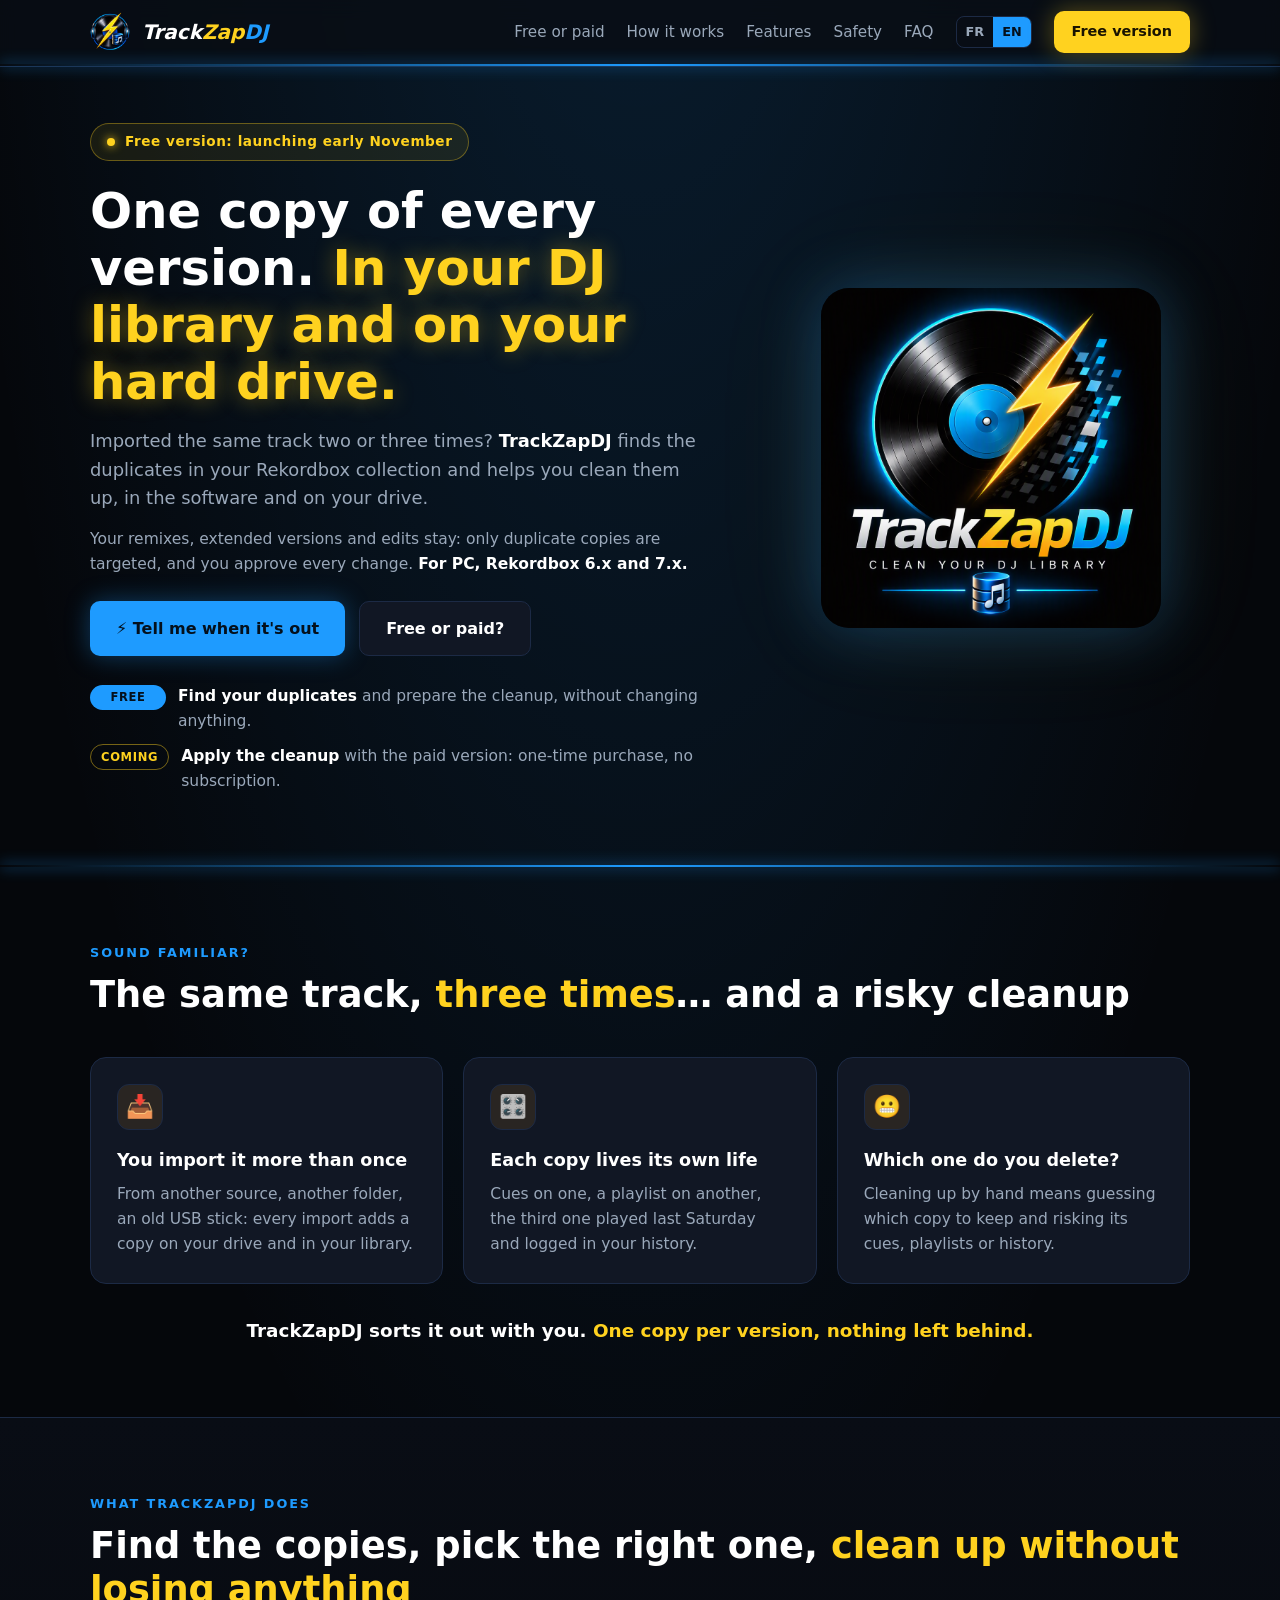
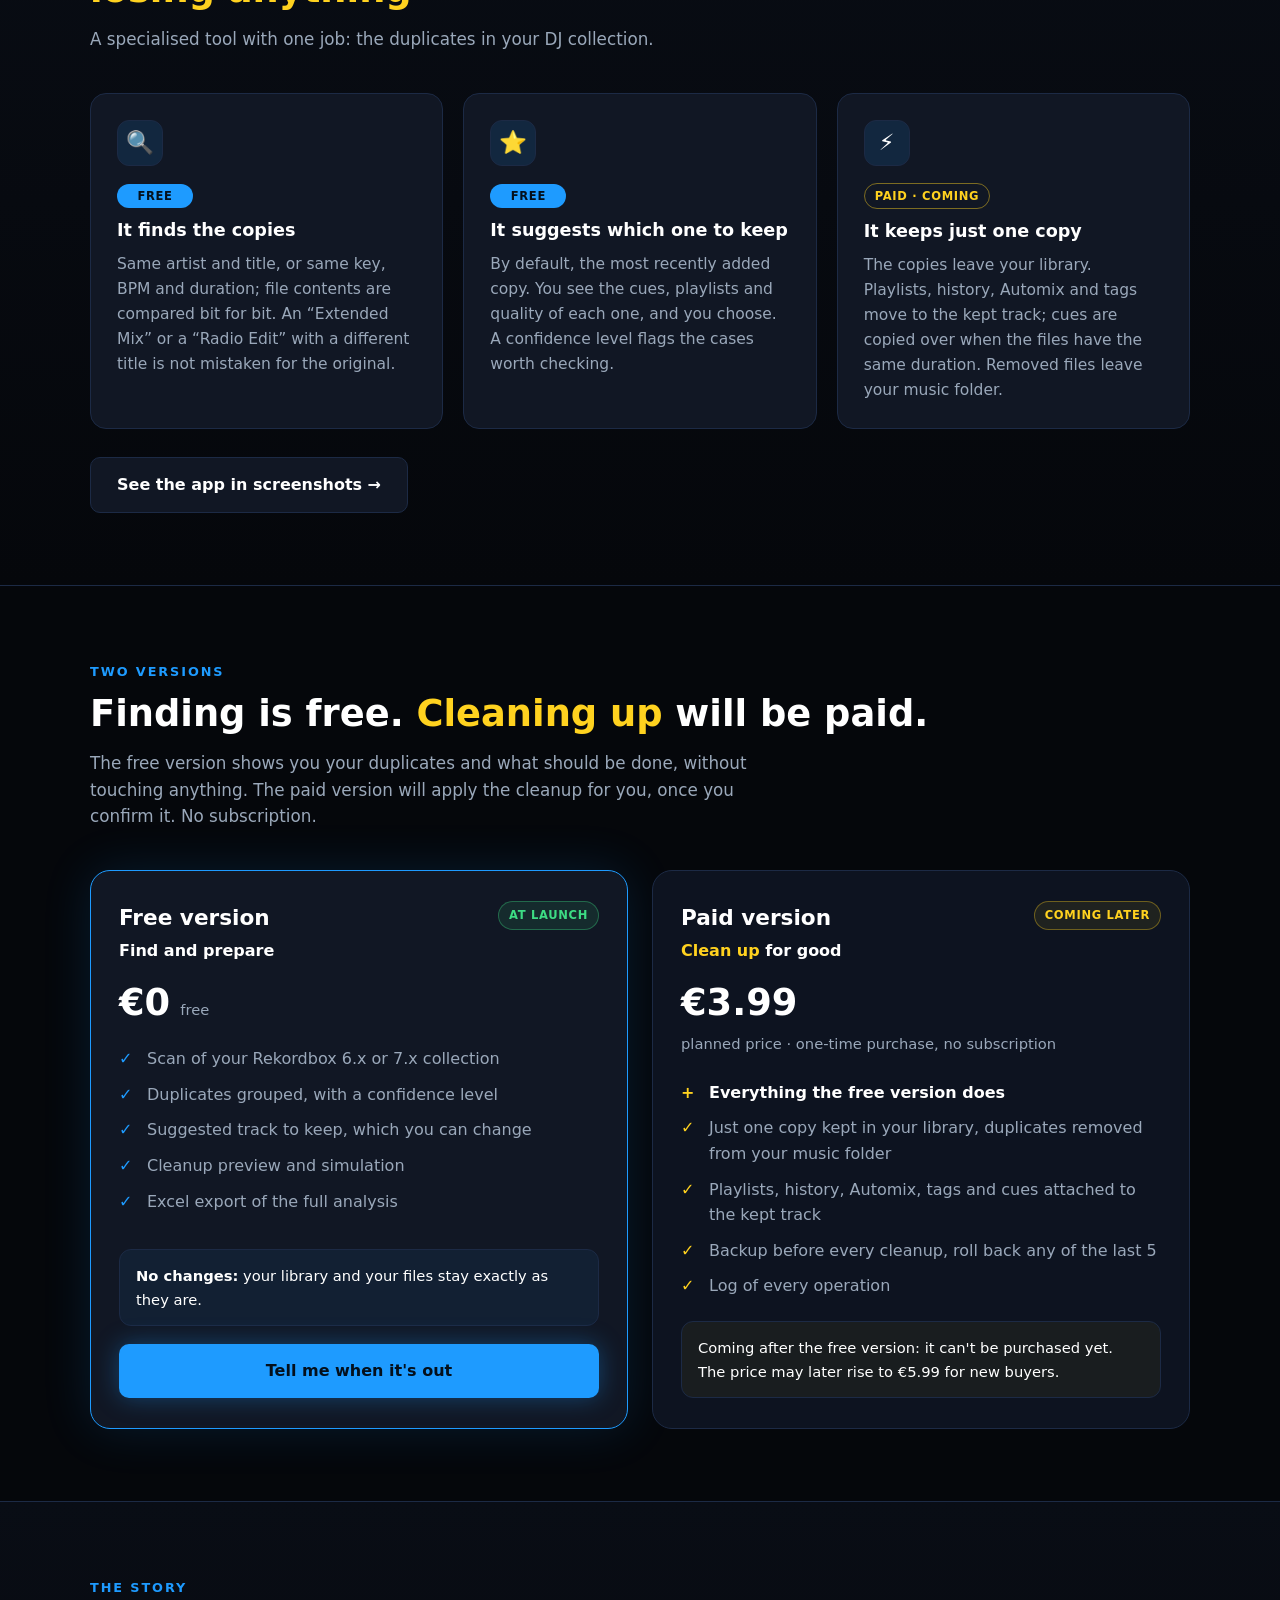
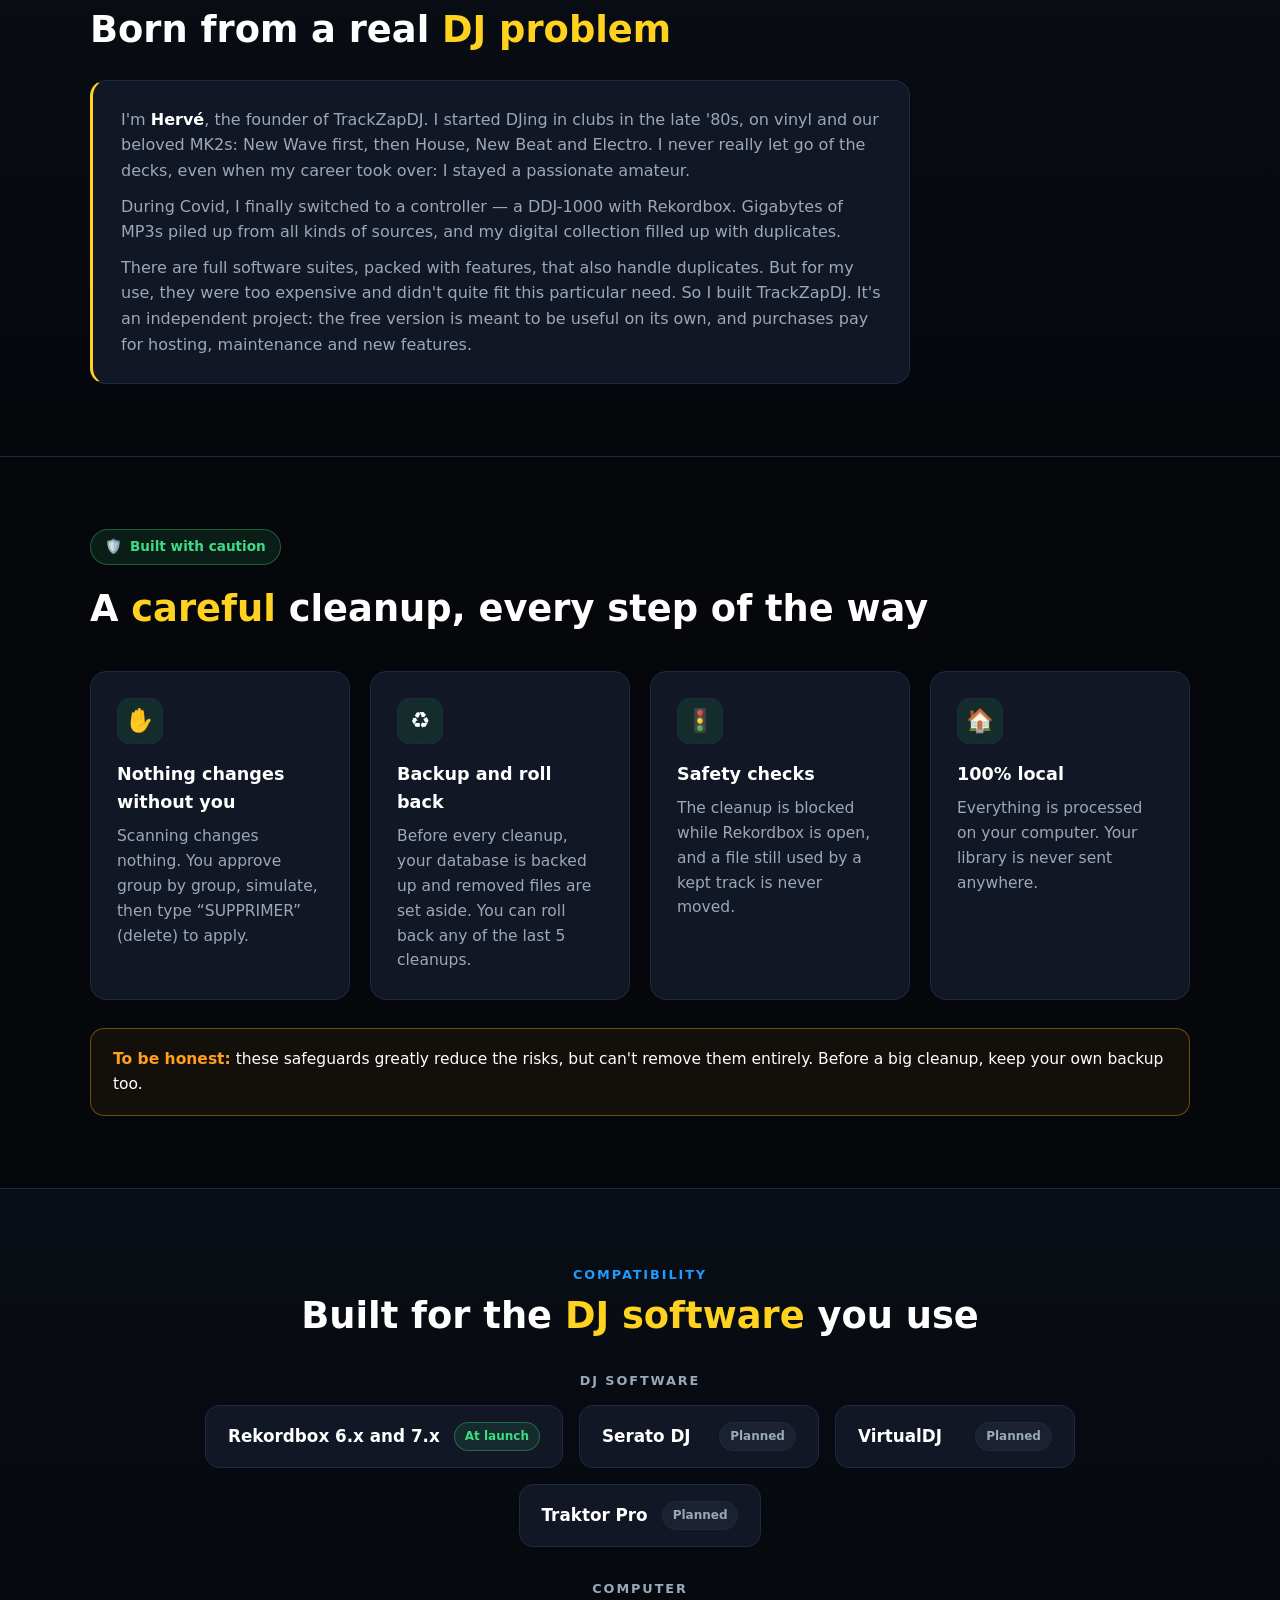
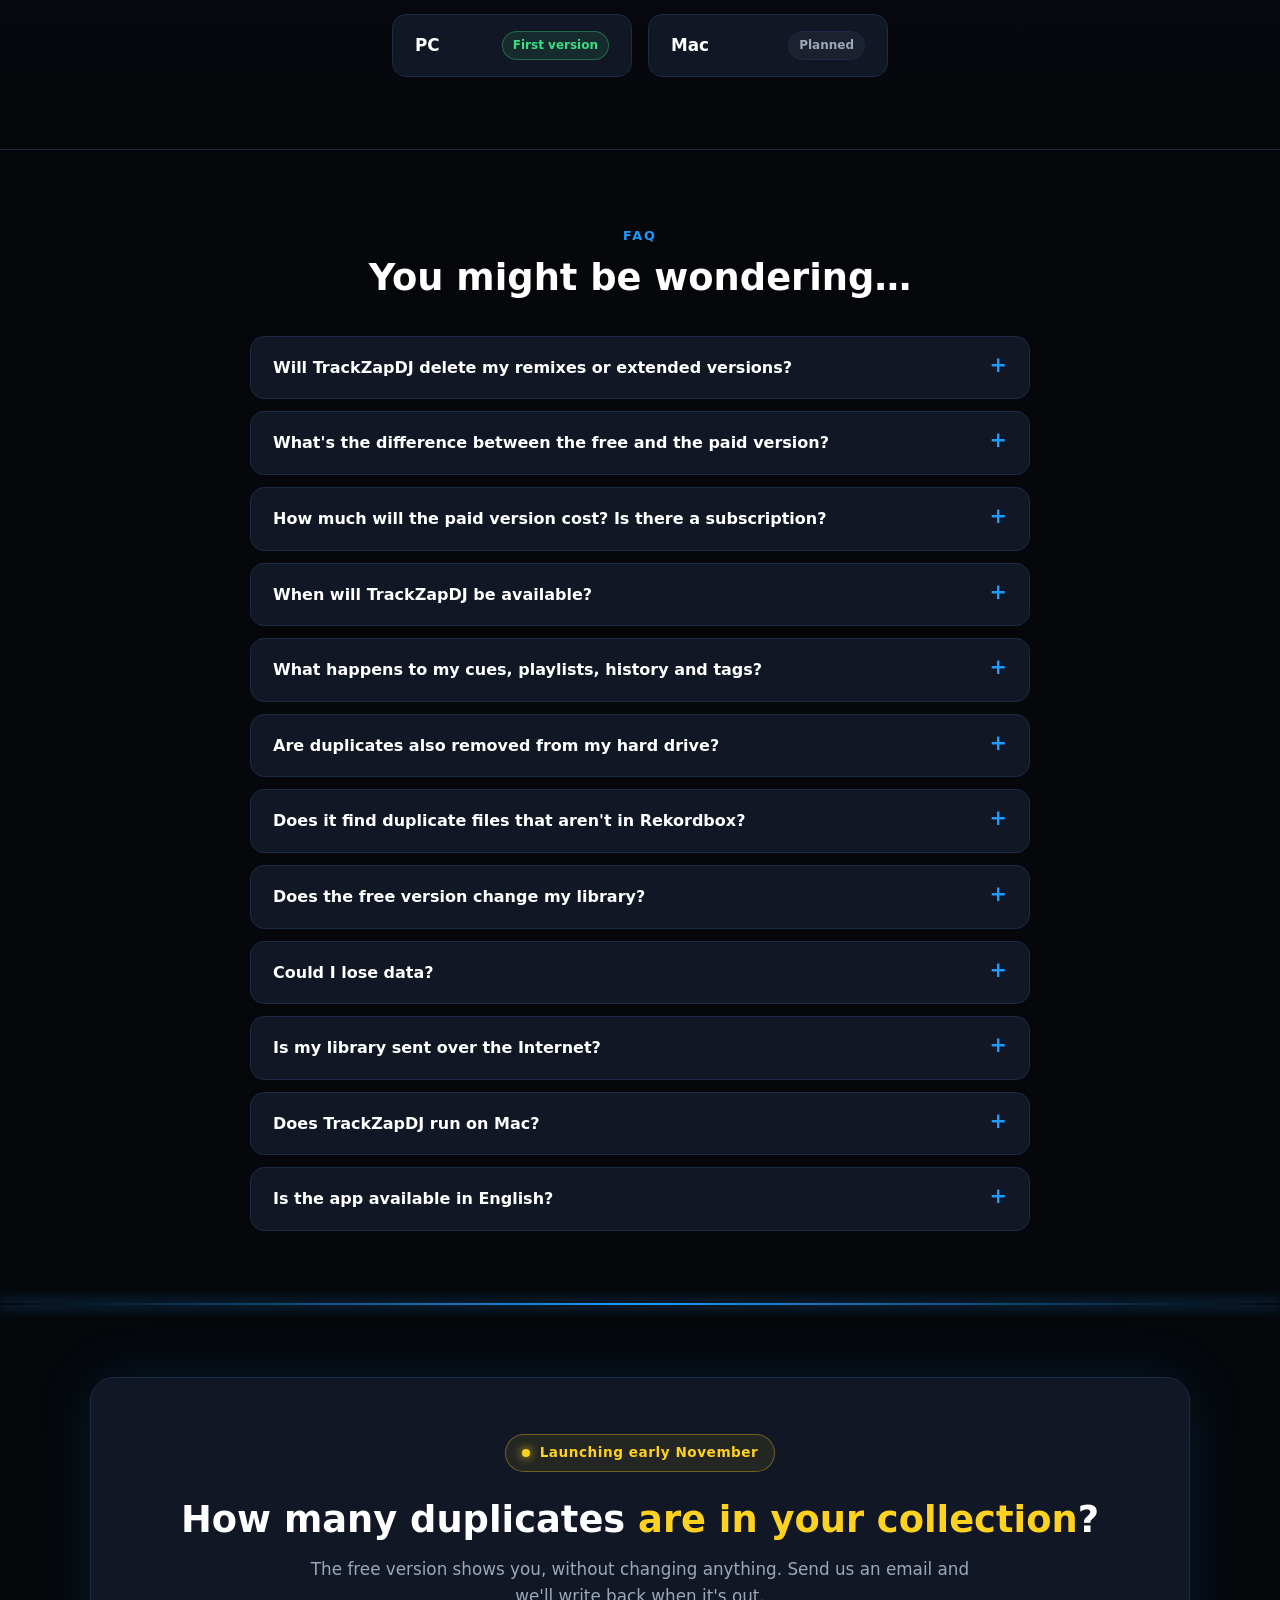
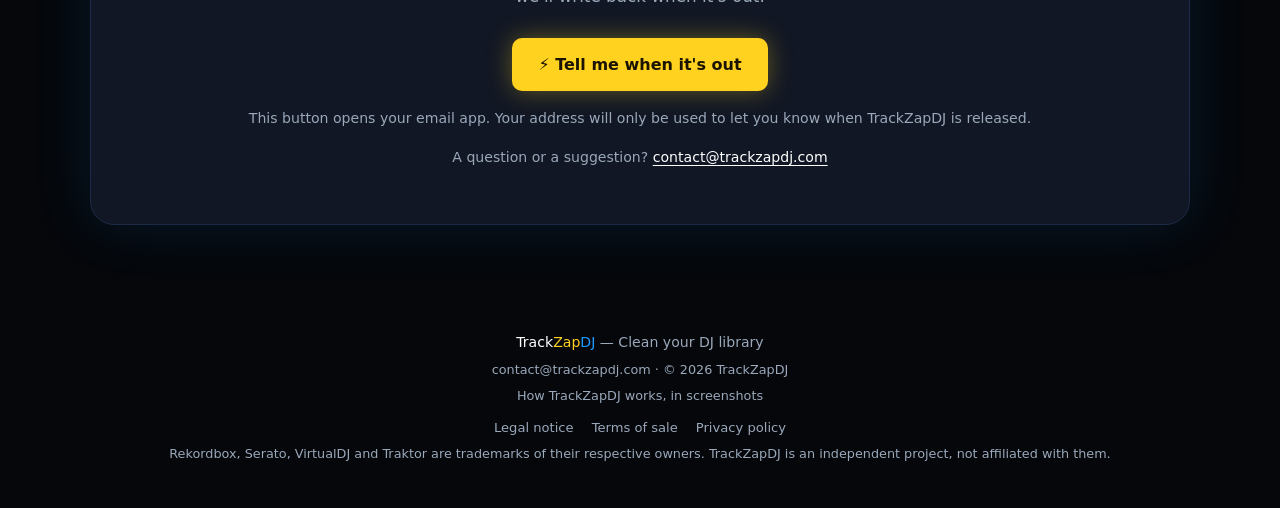
==== en/index.html @ 9ebd7851 "Réécrit la présentation du fondateur à la première personne Co-Authored-By: Claude Opus 5.5 <noreply" ====
<!DOCTYPE html>
<html lang="en">
<head>
<meta charset="utf-8">
<meta name="viewport" content="width=device-width, initial-scale=1">
<title>TrackZapDJ — One copy of every version, in your DJ library and on your drive</title>
<meta name="description" content="TrackZapDJ finds the duplicate tracks in your Rekordbox collection and helps you keep just one copy, in the software and on your drive. Free version to scan without changing anything. For PC, Rekordbox 6.x and 7.x.">
<meta name="theme-color" content="#05070b">
<meta property="og:title" content="TrackZapDJ — One copy of every version">
<meta property="og:description" content="In your DJ library and on your hard drive: TrackZapDJ finds duplicates and helps you clean them up. Free to scan, processed 100% locally.">
<meta property="og:image" content="https://www.trackzapdj.com/images/TrackZapDJ-LogoCarre.png">
<meta property="og:image:alt" content="TrackZapDJ logo: a vinyl record struck by a yellow lightning bolt">
<meta property="og:url" content="https://www.trackzapdj.com/en/">
<meta property="og:type" content="website">
<meta property="og:site_name" content="TrackZapDJ">
<meta property="og:locale" content="en_US">
<meta property="og:locale:alternate" content="fr_FR">
<meta name="twitter:card" content="summary">
<link rel="canonical" href="https://www.trackzapdj.com/en/">
<link rel="alternate" hreflang="fr" href="https://www.trackzapdj.com/fr/">
<link rel="alternate" hreflang="en" href="https://www.trackzapdj.com/en/">
<link rel="alternate" hreflang="x-default" href="https://www.trackzapdj.com/en/">
<link rel="icon" href="/images/TrackZapDJ.ico">
<link rel="stylesheet" href="/assets/style.css">
<script src="/assets/site.js" defer></script>
</head>
<body>

<a class="skip" href="#contenu">Skip to content</a>

<header>
  <div class="wrap nav">
    <a class="brand" href="#top" aria-label="TrackZapDJ, back to top">
      <img src="/images/TrackZapDJ.ico" alt="" width="40" height="40">
      <span><span class="t1">Track</span><span class="t2">Zap</span><span class="t3">DJ</span></span>
    </a>
    <nav aria-label="Main navigation">
      <a class="link" href="#versions">Free or paid</a>
      <a class="link" href="/en/how-it-works/">How it works</a>
      <a class="link opt" href="#fonctions">Features</a>
      <a class="link opt" href="#securite">Safety</a>
      <a class="link" href="#faq">FAQ</a>
      <span class="lang" role="group" aria-label="Language">
        <a href="/fr/" hreflang="fr" lang="fr" data-lang="fr" title="Français">FR</a>
        <span aria-current="true" lang="en">EN</span>
      </span>
      <a class="btn btn-yellow btn-nav" href="#lancement">Free version</a>
    </nav>
  </div>
  <hr class="glow">
</header>

<main id="top">

  <!-- HERO -->
  <div class="wrap hero" id="contenu" tabindex="-1">
    <div>
      <span class="soon" data-prelaunch><span class="dot" aria-hidden="true"></span>Free version: launching early November</span>
      <span class="soon" data-launched hidden><span class="dot" aria-hidden="true"></span>Free version available</span>
      <h1>One copy of every version. <em>In your DJ library and on your hard drive.</em></h1>
      <p class="lead">
        Imported the same track two or three times? <strong>TrackZapDJ</strong> finds the duplicates in your Rekordbox
        collection and helps you clean them up, in the software and on your drive.
      </p>
      <p class="promise-note">
        Your remixes, extended versions and edits stay: only duplicate copies are targeted, and you approve every change.
        <strong>For PC, Rekordbox 6.x and 7.x.</strong>
      </p>
      <div class="cta">
        <a class="btn btn-primary" data-prelaunch href="mailto:contact@trackzapdj.com?subject=Let%20me%20know%20when%20TrackZapDJ%20is%20out&amp;body=Hi%2C%0A%0APlease%20let%20me%20know%20when%20the%20free%20version%20of%20TrackZapDJ%20is%20released.%0A%0ADJ%20software%20I%20use%3A%20">
          ⚡ Tell me when it's out
        </a>
        <a class="btn btn-primary" data-launched data-download hidden>⚡ Download the free version</a>
        <a class="btn btn-ghost" href="#versions">Free or paid?</a>
      </div>
      <ul class="offer" aria-label="The two versions at a glance">
        <li><span class="pill free">Free</span><span><strong>Find your duplicates</strong> and prepare the cleanup, without changing anything.</span></li>
        <li><span class="pill paid">Coming</span><span><strong>Apply the cleanup</strong> with the paid version: one-time purchase, no subscription.</span></li>
      </ul>
    </div>
    <img class="logo" src="/images/TrackZapDJ-LogoCarre.png" alt="TrackZapDJ logo: a vinyl record struck by a yellow lightning bolt" width="340" height="340">
  </div>

  <hr class="glow">

  <!-- THE PROBLEM -->
  <section id="probleme">
    <div class="wrap">
      <span class="kicker">Sound familiar?</span>
      <h2>The same track, <span class="y">three times</span>… and a risky cleanup</h2>

      <div class="grid">
        <div class="card pain">
          <div class="ico" aria-hidden="true">📥</div>
          <h3>You import it more than once</h3>
          <p>From another source, another folder, an old USB stick: every import adds a copy on your drive and in your library.</p>
        </div>
        <div class="card pain">
          <div class="ico" aria-hidden="true">🎛️</div>
          <h3>Each copy lives its own life</h3>
          <p>Cues on one, a playlist on another, the third one played last Saturday and logged in your history.</p>
        </div>
        <div class="card pain">
          <div class="ico" aria-hidden="true">😬</div>
          <h3>Which one do you delete?</h3>
          <p>Cleaning up by hand means guessing which copy to keep and risking its cues, playlists or history.</p>
        </div>
      </div>

      <p class="answer">TrackZapDJ sorts it out with you. <span class="y">One copy per version, nothing left behind.</span></p>
    </div>
  </section>

  <!-- WHAT TRACKZAPDJ DOES -->
  <section id="fonctions" class="alt">
    <div class="wrap">
      <span class="kicker">What TrackZapDJ does</span>
      <h2>Find the copies, pick the right one, <span class="y">clean up without losing anything</span></h2>
      <p class="sub">A specialised tool with one job: the duplicates in your DJ collection.</p>

      <div class="grid">
        <div class="card">
          <div class="ico" aria-hidden="true">🔍</div>
          <span class="pill free">Free</span>
          <h3>It finds the copies</h3>
          <p>Same artist and title, or same key, BPM and duration; file contents are compared bit for bit. An “Extended Mix” or a “Radio Edit” with a different title is not mistaken for the original.</p>
        </div>
        <div class="card">
          <div class="ico" aria-hidden="true">⭐</div>
          <span class="pill free">Free</span>
          <h3>It suggests which one to keep</h3>
          <p>By default, the most recently added copy. You see the cues, playlists and quality of each one, and you choose. A confidence level flags the cases worth checking.</p>
        </div>
        <div class="card">
          <div class="ico" aria-hidden="true">⚡</div>
          <span class="pill paid">Paid · coming</span>
          <h3>It keeps just one copy</h3>
          <p>The copies leave your library. Playlists, history, Automix and tags move to the kept track; cues are copied over when the files have the same duration. Removed files leave your music folder.</p>
        </div>
      </div>

      <p class="more" id="comment"><a class="btn btn-ghost" href="/en/how-it-works/">See the app in screenshots →</a></p>
    </div>
  </section>

  <!-- THE TWO VERSIONS -->
  <section id="versions">
    <div class="wrap">
      <span class="kicker">Two versions</span>
      <h2>Finding is free. <span class="y">Cleaning up</span> will be paid.</h2>
      <p class="sub">
        The free version shows you your duplicates and what should be done, without touching anything.
        The paid version will apply the cleanup for you, once you confirm it. No subscription.
      </p>

      <div class="plans">
        <article class="plan free" aria-labelledby="plan-free">
          <div class="plan-head">
            <div>
              <h3 id="plan-free">Free version</h3>
              <p class="role">Find and prepare</p>
            </div>
            <span class="status free" data-prelaunch>At launch</span>
            <span class="status free" data-launched hidden>Available</span>
          </div>
          <p class="price"><strong>€0</strong><span>free</span></p>
          <ul>
            <li>Scan of your Rekordbox 6.x or 7.x collection</li>
            <li>Duplicates grouped, with a confidence level</li>
            <li>Suggested track to keep, which you can change</li>
            <li>Cleanup preview and simulation</li>
            <li>Excel export of the full analysis</li>
          </ul>
          <p class="note"><strong>No changes:</strong> your library and your files stay exactly as they are.</p>
          <a class="btn btn-primary" data-prelaunch href="mailto:contact@trackzapdj.com?subject=Let%20me%20know%20when%20TrackZapDJ%20is%20out&amp;body=Hi%2C%0A%0APlease%20let%20me%20know%20when%20the%20free%20version%20of%20TrackZapDJ%20is%20released.%0A%0ADJ%20software%20I%20use%3A%20">
            Tell me when it's out
          </a>
          <a class="btn btn-primary" data-launched data-download hidden>Download the free version</a>
        </article>

        <article class="plan paid" aria-labelledby="plan-paid">
          <div class="plan-head">
            <div>
              <h3 id="plan-paid">Paid version</h3>
              <p class="role"><span class="y">Clean up</span> for good</p>
            </div>
            <span class="status next">Coming later</span>
          </div>
          <p class="price"><strong>€3.99</strong><span>planned price · one-time purchase, no subscription</span></p>
          <ul>
            <li class="plus">Everything the free version does</li>
            <li>Just one copy kept in your library, duplicates removed from your music folder</li>
            <li>Playlists, history, Automix, tags and cues attached to the kept track</li>
            <li>Backup before every cleanup, roll back any of the last 5</li>
            <li>Log of every operation</li>
          </ul>
          <p class="note">
            Coming after the free version: it can't be purchased yet.
            The price may later rise to €5.99 for new buyers.
          </p>
        </article>
      </div>
    </div>
  </section>

  <!-- STORY -->
  <section id="histoire" class="alt">
    <div class="wrap">
      <span class="kicker">The story</span>
      <h2>Born from a real <span class="y">DJ problem</span></h2>
      <div class="founder">
        <p>
          I'm <strong>Hervé</strong>, the founder of TrackZapDJ. I started DJing in clubs in the late '80s,
          on vinyl and our beloved MK2s: New Wave first, then House, New Beat and Electro. I never really let go
          of the decks, even when my career took over: I stayed a passionate amateur.
        </p>
        <p>
          During Covid, I finally switched to a controller — a DDJ-1000 with Rekordbox. Gigabytes of MP3s
          piled up from all kinds of sources, and my digital collection filled up with duplicates.
        </p>
        <p>
          There are full software suites, packed with features, that also handle duplicates.
          But for my use, they were too expensive and didn't quite fit this particular need.
          So I built TrackZapDJ. It's an independent project: the free version is meant to be useful on its own,
          and purchases pay for hosting, maintenance and new features.
        </p>
      </div>
    </div>
  </section>

  <!-- SAFETY -->
  <section id="securite">
    <div class="wrap">
      <span class="badge"><span aria-hidden="true">🛡️</span> Built with caution</span>
      <h2>A <span class="y">careful</span> cleanup, every step of the way</h2>

      <div class="grid four">
        <div class="card sec">
          <div class="ico" aria-hidden="true">✋</div>
          <h3>Nothing changes without you</h3>
          <p>Scanning changes nothing. You approve group by group, simulate, then type “SUPPRIMER” (delete) to apply.</p>
        </div>
        <div class="card sec">
          <div class="ico" aria-hidden="true">♻️</div>
          <h3>Backup and roll back</h3>
          <p>Before every cleanup, your database is backed up and removed files are set aside. You can roll back any of the last 5 cleanups.</p>
        </div>
        <div class="card sec">
          <div class="ico" aria-hidden="true">🚦</div>
          <h3>Safety checks</h3>
          <p>The cleanup is blocked while Rekordbox is open, and a file still used by a kept track is never moved.</p>
        </div>
        <div class="card sec">
          <div class="ico" aria-hidden="true">🏠</div>
          <h3>100% local</h3>
          <p>Everything is processed on your computer. Your library is never sent anywhere.</p>
        </div>
      </div>

      <p class="caution">
        <strong>To be honest:</strong> these safeguards greatly reduce the risks, but can't remove them entirely.
        Before a big cleanup, keep your own backup too.
      </p>
    </div>
  </section>

  <!-- COMPATIBILITY -->
  <section id="compatibilite" class="alt">
    <div class="wrap center">
      <span class="kicker">Compatibility</span>
      <h2>Built for the <span class="y">DJ software</span> you use</h2>
      <h3 class="compat-label">DJ software</h3>
      <ul class="compat">
        <li class="soft"><strong>Rekordbox 6.x and 7.x</strong><span class="tag first">At launch</span></li>
        <li class="soft"><strong>Serato DJ</strong><span class="tag next">Planned</span></li>
        <li class="soft"><strong>VirtualDJ</strong><span class="tag next">Planned</span></li>
        <li class="soft"><strong>Traktor Pro</strong><span class="tag next">Planned</span></li>
      </ul>
      <h3 class="compat-label">Computer</h3>
      <ul class="compat">
        <li class="soft"><strong>PC</strong><span class="tag first">First version</span></li>
        <li class="soft"><strong>Mac</strong><span class="tag next">Planned</span></li>
      </ul>
    </div>
  </section>

  <!-- FAQ -->
  <section id="faq">
    <div class="wrap center">
      <span class="kicker">FAQ</span>
      <h2>You might be wondering…</h2>
      <div class="faq">
        <details>
          <summary>Will TrackZapDJ delete my remixes or extended versions?</summary>
          <p>No, not without your approval. The main scan compares artist and title: an “Extended Mix” or a “Radio Edit” with a different title is not grouped with the original. The musical scan (key, BPM, duration) can bring similar versions together: the confidence level tells you so, and nothing is deleted until you approve the group.</p>
        </details>
        <details>
          <summary>What's the difference between the free and the paid version?</summary>
          <p>The <strong>free version</strong> finds duplicates, suggests which track to keep, simulates the cleanup and exports the full analysis to an Excel file, without changing anything. The <strong>paid version</strong> will apply the cleanup: just one copy kept, data attached to the kept track, backup and roll back.</p>
        </details>
        <details>
          <summary>How much will the paid version cost? Is there a subscription?</summary>
          <p>No subscription: it will be a one-time purchase. The planned price for the first paid version is <strong>€3.99</strong>. At a later stage, it may rise to €5.99 for new buyers.</p>
        </details>
        <details>
          <summary>When will TrackZapDJ be available?</summary>
          <p data-prelaunch>The free version comes first: it's planned to launch in early November. The paid version will follow later; it can't be purchased yet. Drop us an email to be notified.</p>
          <p data-launched hidden>The free version is available now. The paid version will follow later; it can't be purchased yet.</p>
        </details>
        <details>
          <summary>What happens to my cues, playlists, history and tags?</summary>
          <p>During cleanup, your playlists, history, Automix list and tags move to the kept track, so you can still replay a past set. If the kept track is already in a playlist, the duplicate entry is simply removed. Your hot cues and memory cues are copied to the kept track when both files have the same duration (within one second), without duplicating the ones already there.</p>
        </details>
        <details>
          <summary>Are duplicates also removed from my hard drive?</summary>
          <p>Yes, with the paid version, but not straight away. Removed files leave your music folder and go to the backup folder of your choice, so you can roll back. They are permanently deleted once that cleanup drops out of the history of the last 5; TrackZapDJ warns you first.</p>
        </details>
        <details>
          <summary>Does it find duplicate files that aren't in Rekordbox?</summary>
          <p>No. TrackZapDJ works on the tracks in your Rekordbox collection and the files they point to. A file sitting on your drive that was never imported into Rekordbox is not scanned.</p>
        </details>
        <details>
          <summary>Does the free version change my library?</summary>
          <p>No. It reads your library to analyse it and shows you what could be done. No database and no file is modified.</p>
        </details>
        <details>
          <summary>Could I lose data?</summary>
          <p>TrackZapDJ is designed to limit that risk: simulation, manual approval, automatic backup, files set aside rather than erased, and roll back. Still, no tool can guarantee zero risk, so keep your own backup before a big cleanup.</p>
        </details>
        <details>
          <summary>Is my library sent over the Internet?</summary>
          <p>No. The whole analysis runs on your computer. Your tracks and your database stay with you.</p>
        </details>
        <details>
          <summary>Does TrackZapDJ run on Mac?</summary>
          <p>Not yet. The first version is available on PC only. The app is designed to run on both PC and Mac: the Mac version will follow.</p>
        </details>
        <details>
          <summary>Is the app available in English?</summary>
          <p>Not yet: it is in French for now, but it will be available in English at the official launch.</p>
        </details>
      </div>
    </div>
  </section>

  <hr class="glow">

  <!-- FINAL CALL TO ACTION -->
  <section id="lancement" class="final">
    <div class="wrap">
      <div class="box">
        <span class="soon" data-prelaunch><span class="dot" aria-hidden="true"></span>Launching early November</span>
        <span class="soon" data-launched hidden><span class="dot" aria-hidden="true"></span>Free version available</span>
        <h2>How many duplicates <span class="y">are in your collection</span>?</h2>
        <p class="sub" data-prelaunch>
          The free version shows you, without changing anything. Send us an email and we'll write back when it's out.
        </p>
        <p class="sub" data-launched hidden>
          The free version shows you, without changing anything.
        </p>
        <a class="btn btn-yellow" data-prelaunch href="mailto:contact@trackzapdj.com?subject=Let%20me%20know%20when%20TrackZapDJ%20is%20out&amp;body=Hi%2C%0A%0APlease%20let%20me%20know%20when%20the%20free%20version%20of%20TrackZapDJ%20is%20released.%0A%0ADJ%20software%20I%20use%3A%20">
          ⚡ Tell me when it's out
        </a>
        <a class="btn btn-yellow" data-launched data-download hidden>⚡ Download the free version</a>
        <span class="small" data-prelaunch>This button opens your email app. Your address will only be used to let you know when TrackZapDJ is released.</span>
        <span class="small">A question or a suggestion? <a href="mailto:contact@trackzapdj.com">contact@trackzapdj.com</a></span>
      </div>
    </div>
  </section>

</main>

<footer>
  <div class="wrap">
    <div><span class="t1">Track</span><span class="t2">Zap</span><span class="t3">DJ</span> — Clean your DJ library</div>
    <div class="note"><a href="mailto:contact@trackzapdj.com">contact@trackzapdj.com</a> · © 2026 TrackZapDJ</div>
    <div class="note"><a href="/en/how-it-works/">How TrackZapDJ works, in screenshots</a></div>
    <nav class="legal" aria-label="Legal information">
      <a href="/en/legal/#legal-notice">Legal notice</a>
      <a href="/en/legal/#terms-of-sale">Terms of sale</a>
      <a href="/en/legal/#privacy">Privacy policy</a>
    </nav>
    <div class="note">Rekordbox, Serato, VirtualDJ and Traktor are trademarks of their respective owners. TrackZapDJ is an independent project, not affiliated with them.</div>
  </div>
</footer>

</body>
</html>
---- assets/style.css ----
:root {
  --bg: #05070b;
  --bg-2: #090d15;
  --card: #111724;
  --card-2: #0d1320;
  --border: #1c2a45;
  --text: #ffffff;
  --muted: #9aa8ba;
  --blue: #1e9bff;
  --blue-dark: #0f7fe0;
  --yellow: #ffd21f;
  --orange: #ff9f1c;
  --green: #3ddc84;
  --radius: 16px;
  color-scheme: dark;
}
* { box-sizing: border-box; margin: 0; padding: 0; }
html { scroll-behavior: smooth; }
body {
  font-family: "Segoe UI", system-ui, -apple-system, Roboto, Arial, sans-serif;
  background:
    radial-gradient(ellipse 80% 50% at 50% -10%, rgba(30,155,255,.18), transparent 70%),
    var(--bg);
  color: var(--text);
  line-height: 1.6;
}
a { color: inherit; text-decoration: none; }
img { max-width: 100%; height: auto; }
[hidden] { display: none !important; }
.wrap { width: min(1100px, 100% - 32px); margin-inline: auto; }
section[id], main[id] { scroll-margin-top: 80px; }

/* Accessibilité */
.sr-only {
  position: absolute; width: 1px; height: 1px; padding: 0; margin: -1px;
  overflow: hidden; clip: rect(0 0 0 0); white-space: nowrap; border: 0;
}
.skip {
  position: absolute; left: 16px; top: -60px; z-index: 20;
  background: var(--yellow); color: #1a1300; font-weight: 700;
  padding: 10px 16px; border-radius: 8px;
}
.skip:focus { top: 12px; }
:focus-visible { outline: 3px solid var(--yellow); outline-offset: 3px; border-radius: 6px; }

/* Séparateur lumineux */
.glow {
  height: 2px;
  background: linear-gradient(90deg, transparent, var(--blue), transparent);
  box-shadow: 0 0 14px var(--blue);
  border: 0;
}

/* Barre de navigation */
header {
  position: sticky; top: 0; z-index: 10;
  background: rgba(9,13,21,.85);
  backdrop-filter: blur(10px);
  border-bottom: 1px solid var(--border);
}
.nav { display: flex; align-items: center; justify-content: space-between; height: 64px; }
.brand { display: flex; align-items: center; gap: 12px; font-weight: 800; font-size: 1.25rem; font-style: italic; }
.brand img { width: 40px; height: 40px; border-radius: 10px; }
.t1 { color: #fff; } .t2 { color: var(--yellow); } .t3 { color: var(--blue); }
.nav nav { display: flex; align-items: center; }
.nav a.link { color: var(--muted); font-size: .95rem; margin-left: 22px; white-space: nowrap; transition: color .2s; }
.nav a.link:hover { color: var(--text); }
.nav .btn-nav { padding: 9px 18px; margin-left: 22px; font-size: .9rem; }
@media (max-width: 1100px) { .nav a.link.opt { display: none; } }
@media (max-width: 860px) { .nav a.link { display: none; } }

/* Boutons */
.btn {
  display: inline-flex; align-items: center; justify-content: center; gap: 10px;
  padding: 14px 26px; border-radius: 10px;
  font-weight: 700; font-size: 1rem; text-align: center;
  transition: transform .15s, box-shadow .2s, background .2s, border-color .2s;
}
.btn:hover { transform: translateY(-2px); }
.btn-primary { background: var(--blue); color: #04101c; box-shadow: 0 0 24px rgba(30,155,255,.35); }
.btn-primary:hover { background: var(--blue-dark); box-shadow: 0 0 34px rgba(30,155,255,.55); }
.btn-yellow { background: var(--yellow); color: #1a1300; box-shadow: 0 0 24px rgba(255,210,31,.35); }
.btn-yellow:hover { box-shadow: 0 0 34px rgba(255,210,31,.55); }
.btn-ghost { border: 1px solid var(--border); background: var(--card); }
.btn-ghost:hover { border-color: var(--blue); }

/* Pastille « Bientôt disponible » */
.soon {
  display: inline-flex; align-items: center; gap: 10px;
  padding: 7px 16px; border-radius: 999px;
  font-size: .85rem; font-weight: 700; letter-spacing: .04em;
  color: var(--yellow); background: rgba(255,210,31,.08); border: 1px solid rgba(255,210,31,.35);
}
.soon .dot {
  width: 8px; height: 8px; border-radius: 50%; background: var(--yellow);
  box-shadow: 0 0 10px var(--yellow);
  animation: pulse 1.6s ease-in-out infinite;
}
@keyframes pulse { 0%,100% { opacity: 1; transform: scale(1); } 50% { opacity: .35; transform: scale(.75); } }

/* Hero */
.hero {
  display: grid; gap: 40px; align-items: center;
  grid-template-columns: minmax(0, 1.25fr) minmax(0, .75fr);
  padding: 56px 0 72px;
}
.hero img.logo {
  width: min(340px, 100%);
  justify-self: center;
  border-radius: 28px;
  box-shadow: 0 0 60px rgba(30,155,255,.28), 0 0 120px rgba(255,210,31,.08);
}
.hero h1 { font-size: clamp(2rem, 4.6vw, 3.1rem); margin: 22px 0 16px; line-height: 1.15; }
.hero h1 em { font-style: normal; color: var(--yellow); text-shadow: 0 0 22px rgba(255,210,31,.4); }
.hero p.lead { max-width: 620px; margin-bottom: 28px; color: var(--muted); font-size: 1.12rem; }
.hero p.lead strong { color: var(--text); font-weight: 600; }
.cta { display: flex; gap: 14px; flex-wrap: wrap; }
.offer {
  list-style: none; margin-top: 28px; display: grid; gap: 10px;
  max-width: 620px; font-size: .97rem; color: var(--muted);
}
.offer li { display: flex; gap: 12px; align-items: baseline; }
.offer strong { color: var(--text); }
.pill {
  flex: none; font-size: .72rem; font-weight: 800; letter-spacing: .06em; text-transform: uppercase;
  padding: 3px 10px; border-radius: 999px; min-width: 76px; text-align: center;
}
.pill.free { color: #04101c; background: var(--blue); }
.pill.paid { color: var(--yellow); border: 1px solid rgba(255,210,31,.45); }
.slogan { letter-spacing: .45em; font-size: .8rem; color: var(--muted); font-weight: 600; margin-top: 30px; }
@media (max-width: 860px) {
  .hero { grid-template-columns: 1fr; text-align: center; padding-top: 40px; gap: 28px; }
  .hero img.logo { width: min(220px, 60vw); grid-row: 1; }
  .hero p.lead, .offer { margin-inline: auto; }
  .offer { text-align: left; }
  .cta { justify-content: center; }
}

/* Sections */
section { padding: 72px 0; }
.kicker { color: var(--blue); font-weight: 700; letter-spacing: .15em; font-size: .8rem; text-transform: uppercase; }
h2 { font-size: clamp(1.6rem, 3.5vw, 2.3rem); margin: 8px 0 14px; line-height: 1.2; }
h2 .y { color: var(--yellow); }
.sub { color: var(--muted); max-width: 680px; font-size: 1.05rem; }
.center { text-align: center; }
.center .sub { margin-inline: auto; }
.alt {
  background: linear-gradient(180deg, var(--bg-2), var(--bg));
  border-block: 1px solid var(--border);
}

.grid { display: grid; gap: 20px; margin-top: 40px; grid-template-columns: repeat(auto-fit, minmax(min(300px, 100%), 1fr)); }
.grid.four { grid-template-columns: repeat(auto-fit, minmax(min(230px, 100%), 1fr)); }
.card {
  background: var(--card);
  border: 1px solid var(--border);
  border-radius: var(--radius);
  padding: 26px;
  transition: transform .2s, border-color .2s, box-shadow .2s;
}
.card:hover { transform: translateY(-4px); border-color: var(--blue); box-shadow: 0 8px 30px rgba(30,155,255,.12); }
.card .ico {
  width: 46px; height: 46px; border-radius: 12px;
  display: grid; place-items: center; font-size: 1.4rem; margin-bottom: 16px;
  background: rgba(30,155,255,.12); border: 1px solid var(--border);
}
.card.sec .ico { background: rgba(61,220,132,.1); }
.card.pain .ico { background: rgba(255,159,28,.1); }
.card.pain:hover { border-color: var(--orange); box-shadow: 0 8px 30px rgba(255,159,28,.12); }
.card h3 { font-size: 1.1rem; margin-bottom: 8px; }
.card p { color: var(--muted); font-size: .97rem; }

/* Bloc « problème → solution » */
.answer {
  margin-top: 32px; text-align: center; font-size: 1.15rem; font-weight: 600;
}
.answer .y { color: var(--yellow); }

/* Les deux versions */
.plans { display: grid; gap: 24px; margin-top: 40px; grid-template-columns: repeat(auto-fit, minmax(300px, 1fr)); }
.plan {
  display: flex; flex-direction: column;
  background: var(--card); border: 1px solid var(--border); border-radius: 20px;
  padding: 30px 28px;
}
.plan.free { border-color: var(--blue); box-shadow: 0 0 50px rgba(30,155,255,.14); }
.plan.paid { background: var(--card-2); }
.plan-head { display: flex; justify-content: space-between; align-items: flex-start; gap: 12px; flex-wrap: wrap; }
.plan h3 { font-size: 1.35rem; }
.plan .role { color: var(--text); font-weight: 600; margin-top: 2px; }
.plan .role .y { color: var(--yellow); }
.price { margin: 22px 0 4px; display: flex; align-items: baseline; gap: 10px; flex-wrap: wrap; }
.price strong { font-size: 2.3rem; line-height: 1; }
.price span { color: var(--muted); font-size: .92rem; }
.plan ul { list-style: none; margin: 20px 0 22px; display: grid; gap: 10px; }
.plan li { position: relative; padding-left: 28px; color: var(--muted); }
.plan li::before {
  content: "✓"; position: absolute; left: 0; top: 0;
  font-weight: 800; color: var(--blue);
}
.plan.paid li::before { color: var(--yellow); }
.plan li.plus { color: var(--text); font-weight: 600; }
.plan li.plus::before { content: "+"; }
.plan .note {
  margin-top: auto; padding: 14px 16px; border-radius: 12px; font-size: .92rem;
  background: rgba(30,155,255,.07); border: 1px solid var(--border); color: var(--text);
}
.plan.paid .note { background: rgba(255,210,31,.05); }
.plan .btn { margin-top: 18px; }
.status {
  font-size: .72rem; font-weight: 800; letter-spacing: .06em; text-transform: uppercase;
  padding: 4px 10px; border-radius: 999px; white-space: nowrap;
}
.status.free { color: var(--green); background: rgba(61,220,132,.1); border: 1px solid rgba(61,220,132,.35); }
.status.next { color: var(--yellow); background: rgba(255,210,31,.08); border: 1px solid rgba(255,210,31,.35); }
.indie { margin-top: 28px; color: var(--muted); font-size: .97rem; max-width: 760px; }
.indie strong { color: var(--text); }

/* Étapes */
.steps { counter-reset: s; display: grid; gap: 16px; margin-top: 40px; grid-template-columns: repeat(auto-fit, minmax(220px, 1fr)); list-style: none; }
.step { position: relative; background: var(--card); border: 1px solid var(--border); border-radius: var(--radius); padding: 30px 22px 22px; }
.step::before {
  counter-increment: s; content: counter(s);
  position: absolute; top: -16px; left: 22px;
  width: 34px; height: 34px; border-radius: 50%;
  display: grid; place-items: center; font-weight: 800;
  background: var(--blue); color: #04101c; box-shadow: 0 0 16px rgba(30,155,255,.45);
}
.step.paid { border-style: dashed; border-color: rgba(255,210,31,.45); }
.step.paid::before { background: var(--yellow); color: #1a1300; box-shadow: 0 0 16px rgba(255,210,31,.45); }
.step .pill { display: inline-block; margin-bottom: 10px; }
.step h3 { font-size: 1.05rem; margin-bottom: 6px; }
.step p { color: var(--muted); font-size: .95rem; }

/* Bandeau sécurité */
.badge {
  display: inline-flex; align-items: center; gap: 8px;
  padding: 6px 14px; border-radius: 999px; font-size: .85rem; font-weight: 600;
  color: var(--green); background: rgba(61,220,132,.1); border: 1px solid rgba(61,220,132,.35);
  margin-bottom: 14px;
}
.caution {
  margin-top: 28px; padding: 18px 22px; border-radius: 14px;
  border: 1px solid rgba(255,159,28,.4); background: rgba(255,159,28,.06);
  color: var(--text); font-size: .97rem;
}
.caution strong { color: var(--orange); }

/* Compatibilité */
.compat { display: flex; flex-wrap: wrap; gap: 16px; justify-content: center; margin-top: 36px; list-style: none; }
.soft {
  display: flex; align-items: center; gap: 14px;
  background: var(--card); border: 1px solid var(--border); border-radius: 14px;
  padding: 16px 22px; min-width: min(240px, 100%);
}
.soft strong { font-size: 1.05rem; }
.tag { margin-left: auto; font-size: .75rem; font-weight: 700; padding: 4px 10px; border-radius: 999px; white-space: nowrap; }
.tag.first { color: var(--green); background: rgba(61,220,132,.1); border: 1px solid rgba(61,220,132,.35); }
.tag.next { color: var(--muted); background: rgba(140,155,174,.08); border: 1px solid var(--border); }

.compat-label { margin-top: 32px; font-size: .8rem; letter-spacing: .15em; text-transform: uppercase; color: var(--muted); }
.compat-label + .compat { margin-top: 14px; }

/* FAQ */
.faq { max-width: 780px; margin: 36px auto 0; display: grid; gap: 12px; text-align: left; }
.faq details {
  background: var(--card); border: 1px solid var(--border); border-radius: 14px;
  padding: 18px 22px; transition: border-color .2s;
}
.faq details[open] { border-color: var(--blue); }
.faq summary {
  cursor: pointer; font-weight: 600; list-style: none;
  display: flex; justify-content: space-between; gap: 16px;
}
.faq summary::-webkit-details-marker { display: none; }
.faq summary::after { content: "+"; color: var(--blue); font-size: 1.3rem; line-height: 1; transition: transform .2s; }
.faq details[open] summary::after { transform: rotate(45deg); }
.faq details p { color: var(--muted); margin-top: 10px; }
.faq details p strong { color: var(--text); }

/* Appel final */
.final { text-align: center; }
.final .box {
  background: var(--card); border: 1px solid var(--border); border-radius: 24px;
  padding: 56px 24px; box-shadow: 0 0 60px rgba(30,155,255,.12);
}
.final .box .soon { margin-bottom: 18px; }
.final .box .sub { margin: 0 auto 28px; }
.final .small { display: block; margin-top: 16px; color: var(--muted); font-size: .88rem; }
.final .small a { color: var(--text); text-decoration: underline; text-underline-offset: 3px; }

code { font-family: Consolas, "Courier New", monospace; font-size: .9em; color: var(--text); }

footer { padding: 34px 0 44px; text-align: center; color: var(--muted); font-size: .88rem; }
footer a:hover { color: var(--blue); }
footer .note { margin-top: 6px; font-size: .8rem; }
footer .legal { margin-top: 10px; display: flex; gap: 6px 18px; justify-content: center; flex-wrap: wrap; font-size: .82rem; }

/* Sélecteur de langue */
.lang { display: inline-flex; margin-left: 22px; border: 1px solid var(--border); border-radius: 8px; overflow: hidden; font-size: .8rem; font-weight: 700; }
.lang a, .lang span { padding: 5px 9px; }
.lang a { color: var(--muted); transition: color .2s, background .2s; }
.lang a:hover { color: var(--text); background: var(--card); }
.lang [aria-current] { color: #04101c; background: var(--blue); }
@media (max-width: 860px) {
  .lang { margin-left: 0; }
  .nav .btn-nav { margin-left: 10px; padding: 8px 12px; font-size: .85rem; white-space: nowrap; }
}
@media (max-width: 420px) {
  .brand { gap: 8px; font-size: 1.05rem; }
  .brand img { width: 32px; height: 32px; }
  .plan { padding: 26px 20px; }
}
@media (max-width: 400px) { .nav .btn-nav { display: none; } }

/* Page d'informations légales */
.doc { padding: 56px 0 72px; }
.doc h1 { font-size: clamp(1.8rem, 4vw, 2.6rem); margin: 8px 0 14px; line-height: 1.2; }
.doc h1 .y { color: var(--yellow); }
.doc .sub a, .doc-part a { color: var(--text); text-decoration: underline; text-underline-offset: 3px; }
.doc-part {
  margin: 28px 0; padding: 26px; max-width: 780px;
  background: var(--card); border: 1px solid var(--border); border-radius: var(--radius);
}
.doc-head { display: flex; justify-content: space-between; align-items: center; gap: 12px; flex-wrap: wrap; margin-bottom: 10px; }
.doc-part h2 { font-size: 1.3rem; margin: 0; }
.doc-part p, .doc-part li { color: var(--muted); }
.doc-part ul { margin: 10px 0 0 20px; display: grid; gap: 6px; }

/* Promesse sous le titre principal */
.hero .promise-note { max-width: 620px; margin: -14px 0 24px; color: var(--muted); font-size: .97rem; }
.hero .promise-note strong { color: var(--text); }
.card .pill { display: inline-block; justify-self: start; margin-bottom: 8px; }

/* Histoire du fondateur */
.founder {
  margin-top: 28px; max-width: 820px; padding: 26px 28px;
  background: var(--card); border: 1px solid var(--border); border-left: 3px solid var(--yellow);
  border-radius: var(--radius);
}
.founder p { color: var(--muted); }
.founder p + p { margin-top: 10px; }
.founder strong { color: var(--text); }

/* Page « Comment ça marche » */
.howto { padding: 56px 0 24px; }
.howto h1 { font-size: clamp(1.9rem, 4.4vw, 2.8rem); margin: 8px 0 14px; line-height: 1.15; }
.howto h1 .y { color: var(--yellow); }
.callout {
  margin-top: 24px; padding: 16px 20px; border-radius: 14px; max-width: 820px;
  border: 1px solid var(--border); background: rgba(30,155,255,.07); color: var(--text); font-size: .97rem;
}
.callout.lang-note { border-color: rgba(255,210,31,.4); background: rgba(255,210,31,.06); }
.toc { list-style: none; display: flex; flex-wrap: wrap; gap: 10px; margin-top: 28px; counter-reset: toc; }
.toc a {
  display: inline-flex; align-items: center; gap: 8px; padding: 8px 14px; border-radius: 999px;
  background: var(--card); border: 1px solid var(--border); font-size: .9rem; font-weight: 600;
  transition: border-color .2s;
}
.toc a:hover { border-color: var(--blue); }
.toc li { counter-increment: toc; }
.toc a::before { content: counter(toc); color: var(--blue); font-weight: 800; }
.toc li.paid a::before { color: var(--yellow); }
.howto-step { padding: 56px 0; border-top: 1px solid var(--border); }
.howto-head { display: flex; align-items: center; gap: 16px; margin-bottom: 12px; }
.howto-num {
  flex: none; width: 44px; height: 44px; border-radius: 50%;
  display: grid; place-items: center; font-weight: 800; font-size: 1.15rem;
  background: var(--blue); color: #04101c; box-shadow: 0 0 16px rgba(30,155,255,.45);
}
.howto-step.paid .howto-num { background: var(--yellow); color: #1a1300; box-shadow: 0 0 16px rgba(255,210,31,.45); }
.howto-head h2 { margin: 4px 0 0; }
.howto-step .sub { max-width: 820px; }
.howto-step .sub + .sub { margin-top: 10px; }
.howto-step .sub strong { color: var(--text); }
.shots { display: grid; gap: 24px; margin-top: 28px; grid-template-columns: repeat(auto-fit, minmax(min(420px, 100%), 1fr)); align-items: start; }
.shot { margin: 0; }
.shot.main { grid-column: 1 / -1; }
.shot a {
  display: block; border-radius: 12px; overflow: hidden;
  border: 1px solid var(--border); background: var(--card);
  box-shadow: 0 10px 40px rgba(0,0,0,.45); transition: border-color .2s;
}
.shot a:hover { border-color: var(--blue); }
.shot img { display: block; width: 100%; }
.shot.small a { max-width: 440px; }
.shot figcaption { margin-top: 10px; color: var(--muted); font-size: .92rem; }
.howto-end { padding: 24px 0 72px; }

/* Lien « Voir l'application en images » sous les étapes de l'accueil */
.more { margin-top: 28px; }

/* Page de choix de langue (racine) */
.chooser { min-height: 100vh; display: grid; place-items: center; text-align: center; padding: 32px 16px; }
.chooser img { width: 120px; border-radius: 24px; margin-bottom: 18px; }
.chooser .cta { justify-content: center; margin-top: 24px; }

/* Mobile : moins de défilement, cartes compactes (icône à gauche du texte) */
@media (max-width: 600px) {
  section { padding: 48px 0; }
  .hero { padding: 28px 0 44px; }
  .hero img.logo { display: none; }
  .hero h1 { margin-top: 16px; }
  .hero p.lead { font-size: 1.02rem; margin-bottom: 22px; }
  .hero .promise-note { margin-top: -8px; }
  .sub { font-size: 1rem; }
  .grid { gap: 12px; margin-top: 24px; }
  .card {
    padding: 16px 18px; display: grid; grid-template-columns: 40px 1fr;
    column-gap: 14px; align-items: start;
  }
  .card .ico { width: 40px; height: 40px; font-size: 1.15rem; margin: 0; grid-row: span 3; }
  .card > :not(.ico) { grid-column: 2; }
  .card h3 { font-size: 1.02rem; margin-bottom: 4px; }
  .card p { font-size: .93rem; }
  .answer { margin-top: 22px; font-size: 1.05rem; }
  .plans { gap: 16px; margin-top: 24px; }
  .plan ul { gap: 6px; margin: 14px 0 16px; }
  .plan li { font-size: .95rem; }
  .price strong { font-size: 1.9rem; }
  .indie, .founder { margin-top: 20px; }
  .founder { padding: 20px 18px; }
  .steps { gap: 24px 12px; margin-top: 32px; }
  .step { padding: 24px 18px 16px; }
  .caution { margin-top: 20px; padding: 14px 16px; font-size: .92rem; }
  .compat { gap: 10px; margin-top: 16px; }
  .soft { padding: 10px 14px; min-width: 0; flex: 1 1 100%; }
  .compat-label { margin-top: 22px; }
  .faq { margin-top: 24px; gap: 10px; }
  .faq details { padding: 14px 16px; }
  .faq summary { font-size: .97rem; }
  .final .box { padding: 36px 18px; }
}

@media (prefers-reduced-motion: reduce) {
  html { scroll-behavior: auto; }
  *, *::before, *::after { transition: none !important; animation: none !important; }
  .btn:hover, .card:hover { transform: none; }
}
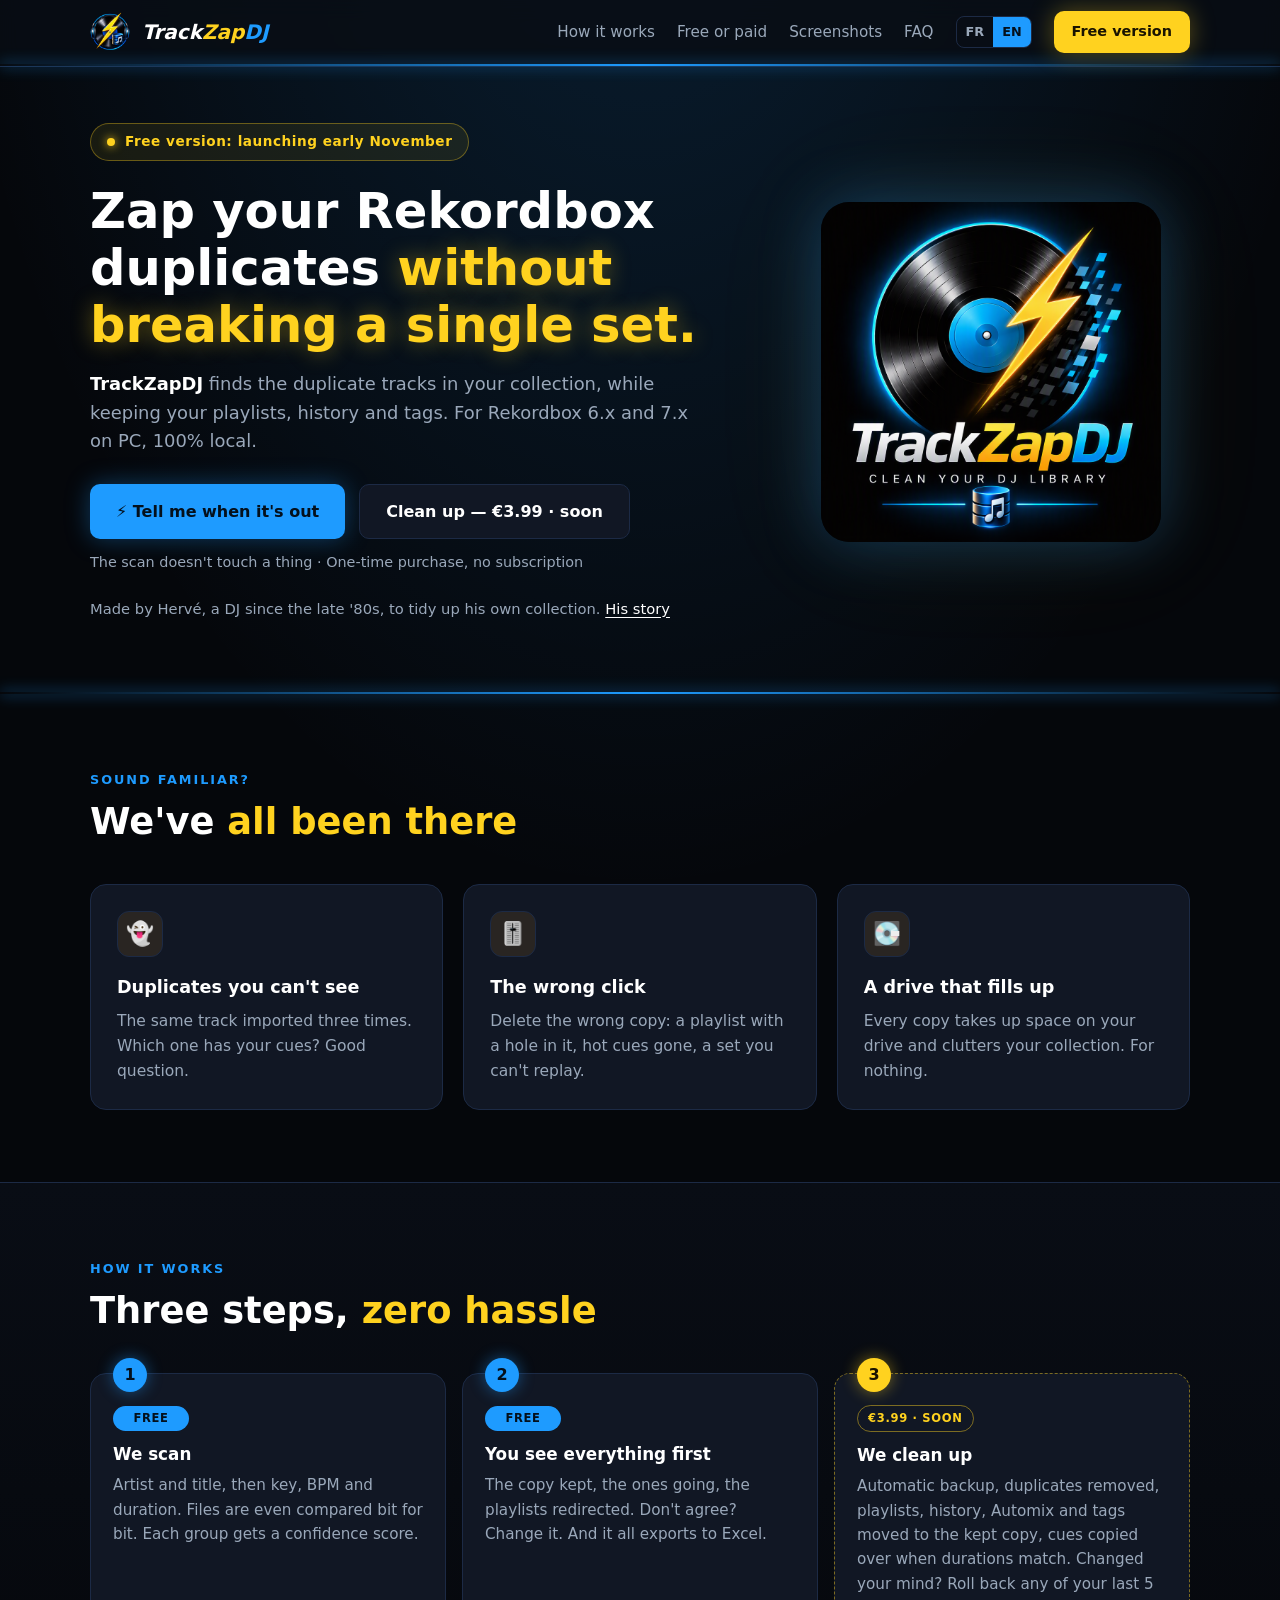
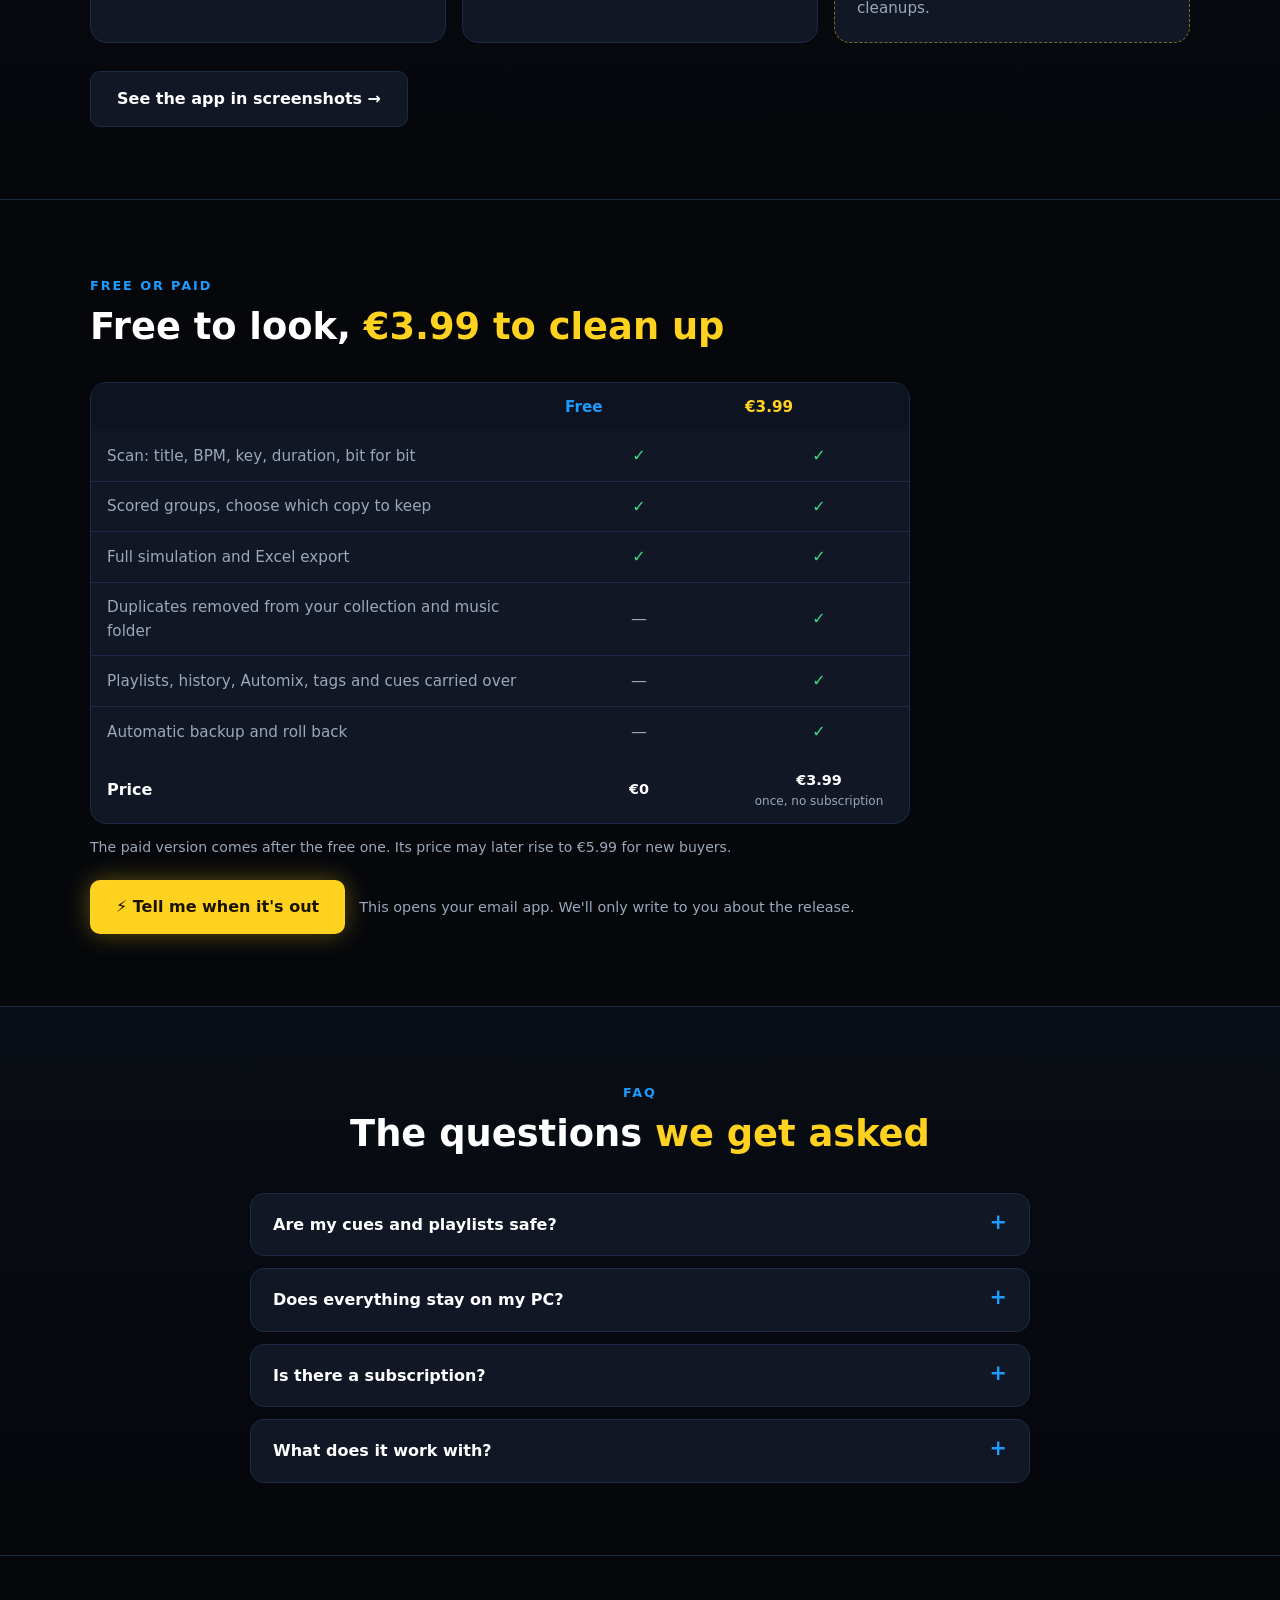
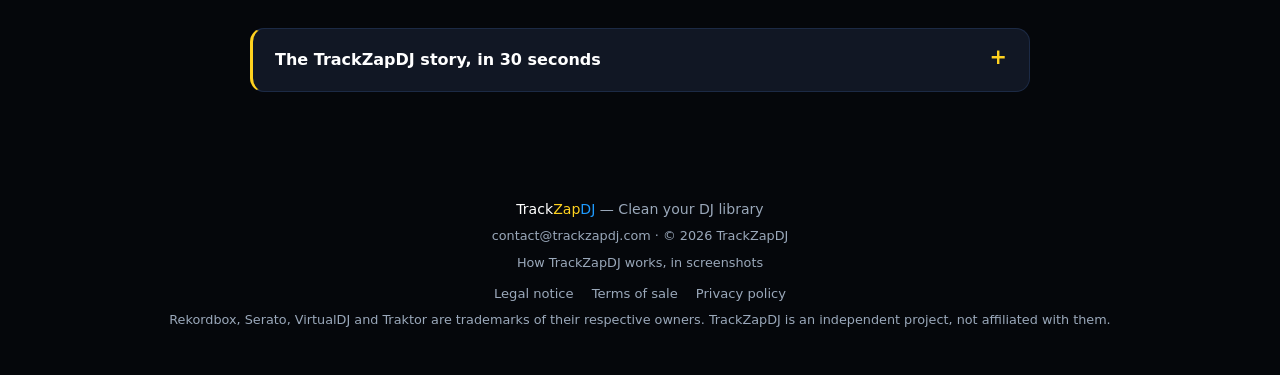
==== commit 13ae8765: "Condense la page d'accueil et adopte un ton plus détendu - Accueil FR/EN réduit à 5 blocs : hero, dé" ====
--- a/en/index.html
+++ b/en/index.html
@@ -3,11 +3,11 @@
 <head>
 <meta charset="utf-8">
 <meta name="viewport" content="width=device-width, initial-scale=1">
-<title>TrackZapDJ — One copy of every version, in your DJ library and on your drive</title>
-<meta name="description" content="TrackZapDJ finds the duplicate tracks in your Rekordbox collection and helps you keep just one copy, in the software and on your drive. Free version to scan without changing anything. For PC, Rekordbox 6.x and 7.x.">
+<title>TrackZapDJ — Zap your Rekordbox duplicates without breaking a single set</title>
+<meta name="description" content="TrackZapDJ finds the duplicate tracks in your Rekordbox collection while keeping your playlists, history and tags. Free scan, cleanup for €3.99 as a one-time purchase. PC, Rekordbox 6.x and 7.x, 100% local.">
 <meta name="theme-color" content="#05070b">
-<meta property="og:title" content="TrackZapDJ — One copy of every version">
-<meta property="og:description" content="In your DJ library and on your hard drive: TrackZapDJ finds duplicates and helps you clean them up. Free to scan, processed 100% locally.">
+<meta property="og:title" content="TrackZapDJ — Zap your duplicates without breaking a single set">
+<meta property="og:description" content="Find the duplicates in your Rekordbox collection while keeping your playlists, history and tags. Free scan, 100% local.">
 <meta property="og:image" content="https://www.trackzapdj.com/images/TrackZapDJ-LogoCarre.png">
 <meta property="og:image:alt" content="TrackZapDJ logo: a vinyl record struck by a yellow lightning bolt">
 <meta property="og:url" content="https://www.trackzapdj.com/en/">
@@ -35,10 +35,9 @@
       <span><span class="t1">Track</span><span class="t2">Zap</span><span class="t3">DJ</span></span>
     </a>
     <nav aria-label="Main navigation">
+      <a class="link" href="#comment">How it works</a>
       <a class="link" href="#versions">Free or paid</a>
-      <a class="link" href="/en/how-it-works/">How it works</a>
-      <a class="link opt" href="#fonctions">Features</a>
-      <a class="link opt" href="#securite">Safety</a>
+      <a class="link opt" href="/en/how-it-works/">Screenshots</a>
       <a class="link" href="#faq">FAQ</a>
       <span class="lang" role="group" aria-label="Language">
         <a href="/fr/" hreflang="fr" lang="fr" data-lang="fr" title="Français">FR</a>
@@ -57,26 +56,20 @@
     <div>
       <span class="soon" data-prelaunch><span class="dot" aria-hidden="true"></span>Free version: launching early November</span>
       <span class="soon" data-launched hidden><span class="dot" aria-hidden="true"></span>Free version available</span>
-      <h1>One copy of every version. <em>In your DJ library and on your hard drive.</em></h1>
+      <h1>Zap your Rekordbox duplicates <em>without breaking a single set.</em></h1>
       <p class="lead">
-        Imported the same track two or three times? <strong>TrackZapDJ</strong> finds the duplicates in your Rekordbox
-        collection and helps you clean them up, in the software and on your drive.
-      </p>
-      <p class="promise-note">
-        Your remixes, extended versions and edits stay: only duplicate copies are targeted, and you approve every change.
-        <strong>For PC, Rekordbox 6.x and 7.x.</strong>
+        <strong>TrackZapDJ</strong> finds the duplicate tracks in your collection, while keeping
+        your playlists, history and tags. For Rekordbox 6.x and 7.x on PC, 100% local.
       </p>
       <div class="cta">
         <a class="btn btn-primary" data-prelaunch href="mailto:contact@trackzapdj.com?subject=Let%20me%20know%20when%20TrackZapDJ%20is%20out&amp;body=Hi%2C%0A%0APlease%20let%20me%20know%20when%20the%20free%20version%20of%20TrackZapDJ%20is%20released.%0A%0ADJ%20software%20I%20use%3A%20">
           ⚡ Tell me when it's out
         </a>
-        <a class="btn btn-primary" data-launched data-download hidden>⚡ Download the free version</a>
-        <a class="btn btn-ghost" href="#versions">Free or paid?</a>
-      </div>
-      <ul class="offer" aria-label="The two versions at a glance">
-        <li><span class="pill free">Free</span><span><strong>Find your duplicates</strong> and prepare the cleanup, without changing anything.</span></li>
-        <li><span class="pill paid">Coming</span><span><strong>Apply the cleanup</strong> with the paid version: one-time purchase, no subscription.</span></li>
-      </ul>
+        <a class="btn btn-primary" data-launched data-download hidden>⚡ Scan my library — free</a>
+        <a class="btn btn-ghost" href="#versions">Clean up — €3.99 · soon</a>
+      </div>
+      <p class="microcopy">The scan doesn't touch a thing · One-time purchase, no subscription</p>
+      <p class="byline">Made by Hervé, a DJ since the late '80s, to tidy up his own collection. <a href="#histoire">His story</a></p>
     </div>
     <img class="logo" src="/images/TrackZapDJ-LogoCarre.png" alt="TrackZapDJ logo: a vinyl record struck by a yellow lightning bolt" width="340" height="340">
   </div>
@@ -87,128 +80,119 @@
   <section id="probleme">
     <div class="wrap">
       <span class="kicker">Sound familiar?</span>
-      <h2>The same track, <span class="y">three times</span>… and a risky cleanup</h2>
-
+      <h2>We've <span class="y">all been there</span></h2>
       <div class="grid">
         <div class="card pain">
-          <div class="ico" aria-hidden="true">📥</div>
-          <h3>You import it more than once</h3>
-          <p>From another source, another folder, an old USB stick: every import adds a copy on your drive and in your library.</p>
+          <div class="ico" aria-hidden="true">👻</div>
+          <h3>Duplicates you can't see</h3>
+          <p>The same track imported three times. Which one has your cues? Good question.</p>
         </div>
         <div class="card pain">
-          <div class="ico" aria-hidden="true">🎛️</div>
-          <h3>Each copy lives its own life</h3>
-          <p>Cues on one, a playlist on another, the third one played last Saturday and logged in your history.</p>
+          <div class="ico" aria-hidden="true">🎚️</div>
+          <h3>The wrong click</h3>
+          <p>Delete the wrong copy: a playlist with a hole in it, hot cues gone, a set you can't replay.</p>
         </div>
         <div class="card pain">
-          <div class="ico" aria-hidden="true">😬</div>
-          <h3>Which one do you delete?</h3>
-          <p>Cleaning up by hand means guessing which copy to keep and risking its cues, playlists or history.</p>
-        </div>
-      </div>
-
-      <p class="answer">TrackZapDJ sorts it out with you. <span class="y">One copy per version, nothing left behind.</span></p>
-    </div>
-  </section>
-
-  <!-- WHAT TRACKZAPDJ DOES -->
-  <section id="fonctions" class="alt">
-    <div class="wrap">
-      <span class="kicker">What TrackZapDJ does</span>
-      <h2>Find the copies, pick the right one, <span class="y">clean up without losing anything</span></h2>
-      <p class="sub">A specialised tool with one job: the duplicates in your DJ collection.</p>
-
-      <div class="grid">
-        <div class="card">
-          <div class="ico" aria-hidden="true">🔍</div>
+          <div class="ico" aria-hidden="true">💽</div>
+          <h3>A drive that fills up</h3>
+          <p>Every copy takes up space on your drive and clutters your collection. For nothing.</p>
+        </div>
+      </div>
+    </div>
+  </section>
+
+  <!-- HOW IT WORKS -->
+  <section id="comment" class="alt">
+    <div class="wrap" id="fonctions">
+      <span class="kicker">How it works</span>
+      <h2>Three steps, <span class="y">zero hassle</span></h2>
+      <ol class="steps">
+        <li class="step">
           <span class="pill free">Free</span>
-          <h3>It finds the copies</h3>
-          <p>Same artist and title, or same key, BPM and duration; file contents are compared bit for bit. An “Extended Mix” or a “Radio Edit” with a different title is not mistaken for the original.</p>
-        </div>
-        <div class="card">
-          <div class="ico" aria-hidden="true">⭐</div>
+          <h3>We scan</h3>
+          <p>Artist and title, then key, BPM and duration. Files are even compared bit for bit. Each group gets a confidence score.</p>
+        </li>
+        <li class="step">
           <span class="pill free">Free</span>
-          <h3>It suggests which one to keep</h3>
-          <p>By default, the most recently added copy. You see the cues, playlists and quality of each one, and you choose. A confidence level flags the cases worth checking.</p>
-        </div>
-        <div class="card">
-          <div class="ico" aria-hidden="true">⚡</div>
-          <span class="pill paid">Paid · coming</span>
-          <h3>It keeps just one copy</h3>
-          <p>The copies leave your library. Playlists, history, Automix and tags move to the kept track; cues are copied over when the files have the same duration. Removed files leave your music folder.</p>
-        </div>
-      </div>
-
-      <p class="more" id="comment"><a class="btn btn-ghost" href="/en/how-it-works/">See the app in screenshots →</a></p>
-    </div>
-  </section>
-
-  <!-- THE TWO VERSIONS -->
+          <h3>You see everything first</h3>
+          <p>The copy kept, the ones going, the playlists redirected. Don't agree? Change it. And it all exports to Excel.</p>
+        </li>
+        <li class="step paid" id="securite">
+          <span class="pill paid">€3.99 · soon</span>
+          <h3>We clean up</h3>
+          <p>Automatic backup, duplicates removed, playlists, history, Automix and tags moved to the kept copy, cues copied over when durations match. Changed your mind? Roll back any of your last 5 cleanups.</p>
+        </li>
+      </ol>
+      <p class="more"><a class="btn btn-ghost" href="/en/how-it-works/">See the app in screenshots →</a></p>
+    </div>
+  </section>
+
+  <!-- FREE OR PAID -->
   <section id="versions">
     <div class="wrap">
-      <span class="kicker">Two versions</span>
-      <h2>Finding is free. <span class="y">Cleaning up</span> will be paid.</h2>
-      <p class="sub">
-        The free version shows you your duplicates and what should be done, without touching anything.
-        The paid version will apply the cleanup for you, once you confirm it. No subscription.
-      </p>
-
-      <div class="plans">
-        <article class="plan free" aria-labelledby="plan-free">
-          <div class="plan-head">
-            <div>
-              <h3 id="plan-free">Free version</h3>
-              <p class="role">Find and prepare</p>
-            </div>
-            <span class="status free" data-prelaunch>At launch</span>
-            <span class="status free" data-launched hidden>Available</span>
-          </div>
-          <p class="price"><strong>€0</strong><span>free</span></p>
-          <ul>
-            <li>Scan of your Rekordbox 6.x or 7.x collection</li>
-            <li>Duplicates grouped, with a confidence level</li>
-            <li>Suggested track to keep, which you can change</li>
-            <li>Cleanup preview and simulation</li>
-            <li>Excel export of the full analysis</li>
-          </ul>
-          <p class="note"><strong>No changes:</strong> your library and your files stay exactly as they are.</p>
-          <a class="btn btn-primary" data-prelaunch href="mailto:contact@trackzapdj.com?subject=Let%20me%20know%20when%20TrackZapDJ%20is%20out&amp;body=Hi%2C%0A%0APlease%20let%20me%20know%20when%20the%20free%20version%20of%20TrackZapDJ%20is%20released.%0A%0ADJ%20software%20I%20use%3A%20">
-            Tell me when it's out
+      <span class="kicker">Free or paid</span>
+      <h2>Free to look, <span class="y">€3.99 to clean up</span></h2>
+      <div class="compare-wrap">
+        <table class="compare">
+          <caption class="sr-only">What the free version and the paid version include</caption>
+          <thead>
+            <tr><th scope="col"><span class="sr-only">Feature</span></th><th scope="col" class="free">Free</th><th scope="col" class="paid">€3.99</th></tr>
+          </thead>
+          <tbody>
+            <tr><th scope="row">Scan: title, BPM, key, duration, bit for bit</th><td class="yes">✓<span class="sr-only"> included</span></td><td class="yes">✓<span class="sr-only"> included</span></td></tr>
+            <tr><th scope="row">Scored groups, choose which copy to keep</th><td class="yes">✓<span class="sr-only"> included</span></td><td class="yes">✓<span class="sr-only"> included</span></td></tr>
+            <tr><th scope="row">Full simulation and Excel export</th><td class="yes">✓<span class="sr-only"> included</span></td><td class="yes">✓<span class="sr-only"> included</span></td></tr>
+            <tr><th scope="row">Duplicates removed from your collection and music folder</th><td class="no">—<span class="sr-only"> not included</span></td><td class="yes">✓<span class="sr-only"> included</span></td></tr>
+            <tr><th scope="row">Playlists, history, Automix, tags and cues carried over</th><td class="no">—<span class="sr-only"> not included</span></td><td class="yes">✓<span class="sr-only"> included</span></td></tr>
+            <tr><th scope="row">Automatic backup and roll back</th><td class="no">—<span class="sr-only"> not included</span></td><td class="yes">✓<span class="sr-only"> included</span></td></tr>
+          </tbody>
+          <tfoot>
+            <tr><th scope="row">Price</th><td>€0</td><td>€3.99<small>once, no subscription</small></td></tr>
+          </tfoot>
+        </table>
+        <p class="compare-note">The paid version comes after the free one. Its price may later rise to €5.99 for new buyers.</p>
+        <div class="compare-cta" id="lancement">
+          <a class="btn btn-yellow" data-prelaunch href="mailto:contact@trackzapdj.com?subject=Let%20me%20know%20when%20TrackZapDJ%20is%20out&amp;body=Hi%2C%0A%0APlease%20let%20me%20know%20when%20the%20free%20version%20of%20TrackZapDJ%20is%20released.%0A%0ADJ%20software%20I%20use%3A%20">
+            ⚡ Tell me when it's out
           </a>
-          <a class="btn btn-primary" data-launched data-download hidden>Download the free version</a>
-        </article>
-
-        <article class="plan paid" aria-labelledby="plan-paid">
-          <div class="plan-head">
-            <div>
-              <h3 id="plan-paid">Paid version</h3>
-              <p class="role"><span class="y">Clean up</span> for good</p>
-            </div>
-            <span class="status next">Coming later</span>
-          </div>
-          <p class="price"><strong>€3.99</strong><span>planned price · one-time purchase, no subscription</span></p>
-          <ul>
-            <li class="plus">Everything the free version does</li>
-            <li>Just one copy kept in your library, duplicates removed from your music folder</li>
-            <li>Playlists, history, Automix, tags and cues attached to the kept track</li>
-            <li>Backup before every cleanup, roll back any of the last 5</li>
-            <li>Log of every operation</li>
-          </ul>
-          <p class="note">
-            Coming after the free version: it can't be purchased yet.
-            The price may later rise to €5.99 for new buyers.
-          </p>
-        </article>
+          <a class="btn btn-yellow" data-launched data-download hidden>⚡ Scan my library — free</a>
+          <span class="small" data-prelaunch>This opens your email app. We'll only write to you about the release.</span>
+        </div>
+      </div>
+    </div>
+  </section>
+
+  <!-- FAQ -->
+  <section id="faq" class="alt">
+    <div class="wrap center">
+      <span class="kicker">FAQ</span>
+      <h2>The questions <span class="y">we get asked</span></h2>
+      <div class="faq">
+        <details>
+          <summary>Are my cues and playlists safe?</summary>
+          <p>Yes. Playlists, history, Automix and tags move to the kept copy. Hot cues and memory cues are copied over when both files have the same duration (within 1 second), without duplicates. And your database is backed up before every cleanup, so you can always roll back.</p>
+        </details>
+        <details>
+          <summary>Does everything stay on my PC?</summary>
+          <p>Yes, nothing is sent over the Internet. Removed files aren't erased: they go to your backup folder, and are only deleted once they drop out of your last 5 cleanups. TrackZapDJ asks you first.</p>
+        </details>
+        <details>
+          <summary>Is there a subscription?</summary>
+          <p>No. The scan is free, and the cleanup costs €3.99, once and for all.</p>
+        </details>
+        <details id="compatibilite">
+          <summary>What does it work with?</summary>
+          <p>Rekordbox 6.x and 7.x, on PC. TrackZapDJ scans the tracks in your Rekordbox collection. Mac, Serato, VirtualDJ and Traktor are planned. The app is in French for now; English is coming for the official launch.</p>
+        </details>
       </div>
     </div>
   </section>
 
   <!-- STORY -->
-  <section id="histoire" class="alt">
-    <div class="wrap">
-      <span class="kicker">The story</span>
-      <h2>Born from a real <span class="y">DJ problem</span></h2>
-      <div class="founder">
+  <section id="histoire">
+    <div class="wrap story">
+      <details>
+        <summary>The TrackZapDJ story, in 30 seconds</summary>
         <p>
           I'm <strong>Hervé</strong>, the founder of TrackZapDJ. I started DJing in clubs in the late '80s,
           on vinyl and our beloved MK2s: New Wave first, then House, New Beat and Electro. I never really let go
@@ -224,147 +208,7 @@
           So I built TrackZapDJ. It's an independent project: the free version is meant to be useful on its own,
           and purchases pay for hosting, maintenance and new features.
         </p>
-      </div>
-    </div>
-  </section>
-
-  <!-- SAFETY -->
-  <section id="securite">
-    <div class="wrap">
-      <span class="badge"><span aria-hidden="true">🛡️</span> Built with caution</span>
-      <h2>A <span class="y">careful</span> cleanup, every step of the way</h2>
-
-      <div class="grid four">
-        <div class="card sec">
-          <div class="ico" aria-hidden="true">✋</div>
-          <h3>Nothing changes without you</h3>
-          <p>Scanning changes nothing. You approve group by group, simulate, then type “SUPPRIMER” (delete) to apply.</p>
-        </div>
-        <div class="card sec">
-          <div class="ico" aria-hidden="true">♻️</div>
-          <h3>Backup and roll back</h3>
-          <p>Before every cleanup, your database is backed up and removed files are set aside. You can roll back any of the last 5 cleanups.</p>
-        </div>
-        <div class="card sec">
-          <div class="ico" aria-hidden="true">🚦</div>
-          <h3>Safety checks</h3>
-          <p>The cleanup is blocked while Rekordbox is open, and a file still used by a kept track is never moved.</p>
-        </div>
-        <div class="card sec">
-          <div class="ico" aria-hidden="true">🏠</div>
-          <h3>100% local</h3>
-          <p>Everything is processed on your computer. Your library is never sent anywhere.</p>
-        </div>
-      </div>
-
-      <p class="caution">
-        <strong>To be honest:</strong> these safeguards greatly reduce the risks, but can't remove them entirely.
-        Before a big cleanup, keep your own backup too.
-      </p>
-    </div>
-  </section>
-
-  <!-- COMPATIBILITY -->
-  <section id="compatibilite" class="alt">
-    <div class="wrap center">
-      <span class="kicker">Compatibility</span>
-      <h2>Built for the <span class="y">DJ software</span> you use</h2>
-      <h3 class="compat-label">DJ software</h3>
-      <ul class="compat">
-        <li class="soft"><strong>Rekordbox 6.x and 7.x</strong><span class="tag first">At launch</span></li>
-        <li class="soft"><strong>Serato DJ</strong><span class="tag next">Planned</span></li>
-        <li class="soft"><strong>VirtualDJ</strong><span class="tag next">Planned</span></li>
-        <li class="soft"><strong>Traktor Pro</strong><span class="tag next">Planned</span></li>
-      </ul>
-      <h3 class="compat-label">Computer</h3>
-      <ul class="compat">
-        <li class="soft"><strong>PC</strong><span class="tag first">First version</span></li>
-        <li class="soft"><strong>Mac</strong><span class="tag next">Planned</span></li>
-      </ul>
-    </div>
-  </section>
-
-  <!-- FAQ -->
-  <section id="faq">
-    <div class="wrap center">
-      <span class="kicker">FAQ</span>
-      <h2>You might be wondering…</h2>
-      <div class="faq">
-        <details>
-          <summary>Will TrackZapDJ delete my remixes or extended versions?</summary>
-          <p>No, not without your approval. The main scan compares artist and title: an “Extended Mix” or a “Radio Edit” with a different title is not grouped with the original. The musical scan (key, BPM, duration) can bring similar versions together: the confidence level tells you so, and nothing is deleted until you approve the group.</p>
-        </details>
-        <details>
-          <summary>What's the difference between the free and the paid version?</summary>
-          <p>The <strong>free version</strong> finds duplicates, suggests which track to keep, simulates the cleanup and exports the full analysis to an Excel file, without changing anything. The <strong>paid version</strong> will apply the cleanup: just one copy kept, data attached to the kept track, backup and roll back.</p>
-        </details>
-        <details>
-          <summary>How much will the paid version cost? Is there a subscription?</summary>
-          <p>No subscription: it will be a one-time purchase. The planned price for the first paid version is <strong>€3.99</strong>. At a later stage, it may rise to €5.99 for new buyers.</p>
-        </details>
-        <details>
-          <summary>When will TrackZapDJ be available?</summary>
-          <p data-prelaunch>The free version comes first: it's planned to launch in early November. The paid version will follow later; it can't be purchased yet. Drop us an email to be notified.</p>
-          <p data-launched hidden>The free version is available now. The paid version will follow later; it can't be purchased yet.</p>
-        </details>
-        <details>
-          <summary>What happens to my cues, playlists, history and tags?</summary>
-          <p>During cleanup, your playlists, history, Automix list and tags move to the kept track, so you can still replay a past set. If the kept track is already in a playlist, the duplicate entry is simply removed. Your hot cues and memory cues are copied to the kept track when both files have the same duration (within one second), without duplicating the ones already there.</p>
-        </details>
-        <details>
-          <summary>Are duplicates also removed from my hard drive?</summary>
-          <p>Yes, with the paid version, but not straight away. Removed files leave your music folder and go to the backup folder of your choice, so you can roll back. They are permanently deleted once that cleanup drops out of the history of the last 5; TrackZapDJ warns you first.</p>
-        </details>
-        <details>
-          <summary>Does it find duplicate files that aren't in Rekordbox?</summary>
-          <p>No. TrackZapDJ works on the tracks in your Rekordbox collection and the files they point to. A file sitting on your drive that was never imported into Rekordbox is not scanned.</p>
-        </details>
-        <details>
-          <summary>Does the free version change my library?</summary>
-          <p>No. It reads your library to analyse it and shows you what could be done. No database and no file is modified.</p>
-        </details>
-        <details>
-          <summary>Could I lose data?</summary>
-          <p>TrackZapDJ is designed to limit that risk: simulation, manual approval, automatic backup, files set aside rather than erased, and roll back. Still, no tool can guarantee zero risk, so keep your own backup before a big cleanup.</p>
-        </details>
-        <details>
-          <summary>Is my library sent over the Internet?</summary>
-          <p>No. The whole analysis runs on your computer. Your tracks and your database stay with you.</p>
-        </details>
-        <details>
-          <summary>Does TrackZapDJ run on Mac?</summary>
-          <p>Not yet. The first version is available on PC only. The app is designed to run on both PC and Mac: the Mac version will follow.</p>
-        </details>
-        <details>
-          <summary>Is the app available in English?</summary>
-          <p>Not yet: it is in French for now, but it will be available in English at the official launch.</p>
-        </details>
-      </div>
-    </div>
-  </section>
-
-  <hr class="glow">
-
-  <!-- FINAL CALL TO ACTION -->
-  <section id="lancement" class="final">
-    <div class="wrap">
-      <div class="box">
-        <span class="soon" data-prelaunch><span class="dot" aria-hidden="true"></span>Launching early November</span>
-        <span class="soon" data-launched hidden><span class="dot" aria-hidden="true"></span>Free version available</span>
-        <h2>How many duplicates <span class="y">are in your collection</span>?</h2>
-        <p class="sub" data-prelaunch>
-          The free version shows you, without changing anything. Send us an email and we'll write back when it's out.
-        </p>
-        <p class="sub" data-launched hidden>
-          The free version shows you, without changing anything.
-        </p>
-        <a class="btn btn-yellow" data-prelaunch href="mailto:contact@trackzapdj.com?subject=Let%20me%20know%20when%20TrackZapDJ%20is%20out&amp;body=Hi%2C%0A%0APlease%20let%20me%20know%20when%20the%20free%20version%20of%20TrackZapDJ%20is%20released.%0A%0ADJ%20software%20I%20use%3A%20">
-          ⚡ Tell me when it's out
-        </a>
-        <a class="btn btn-yellow" data-launched data-download hidden>⚡ Download the free version</a>
-        <span class="small" data-prelaunch>This button opens your email app. Your address will only be used to let you know when TrackZapDJ is released.</span>
-        <span class="small">A question or a suggestion? <a href="mailto:contact@trackzapdj.com">contact@trackzapdj.com</a></span>
-      </div>
+      </details>
     </div>
   </section>
 
--- a/assets/style.css
+++ b/assets/style.css
@@ -331,6 +331,46 @@
 .hero .promise-note { max-width: 620px; margin: -14px 0 24px; color: var(--muted); font-size: .97rem; }
 .hero .promise-note strong { color: var(--text); }
 .card .pill { display: inline-block; justify-self: start; margin-bottom: 8px; }
+
+/* Hero condensé : mention sous les boutons et signature */
+.hero .microcopy { margin-top: 12px; color: var(--muted); font-size: .9rem; }
+.hero .byline { margin-top: 22px; color: var(--muted); font-size: .92rem; }
+.hero .byline a { color: var(--text); text-decoration: underline; text-underline-offset: 3px; }
+
+/* Tableau Gratuit / Payant */
+.compare-wrap { margin-top: 32px; max-width: 820px; }
+.compare {
+  width: 100%; border-collapse: separate; border-spacing: 0;
+  background: var(--card); border: 1px solid var(--border); border-radius: var(--radius); overflow: hidden;
+}
+.compare th, .compare td { padding: 12px 16px; text-align: left; border-bottom: 1px solid var(--border); }
+.compare tr:last-child th, .compare tr:last-child td { border-bottom: 0; }
+.compare thead th { font-size: .95rem; background: var(--card-2); }
+.compare thead th.free { color: var(--blue); }
+.compare thead th.paid { color: var(--yellow); }
+.compare tbody th { font-weight: 500; color: var(--muted); font-size: .95rem; }
+.compare td { text-align: center; width: 22%; font-weight: 800; }
+.compare td.yes { color: var(--green); }
+.compare td.no { color: var(--muted); font-weight: 400; }
+.compare tfoot th { color: var(--text); font-weight: 700; }
+.compare tfoot td { font-size: .9rem; font-weight: 700; }
+.compare tfoot td small { display: block; font-weight: 400; color: var(--muted); }
+.compare-note { margin-top: 12px; color: var(--muted); font-size: .88rem; }
+.compare-cta { margin-top: 22px; display: flex; gap: 14px; flex-wrap: wrap; align-items: center; }
+.compare-cta .small { color: var(--muted); font-size: .9rem; }
+
+/* Histoire repliable */
+.story { max-width: 780px; margin: 0 auto; }
+.story details {
+  background: var(--card); border: 1px solid var(--border); border-left: 3px solid var(--yellow);
+  border-radius: 14px; padding: 18px 22px;
+}
+.story summary { cursor: pointer; font-weight: 600; list-style: none; display: flex; justify-content: space-between; gap: 16px; }
+.story summary::-webkit-details-marker { display: none; }
+.story summary::after { content: "+"; color: var(--yellow); font-size: 1.3rem; line-height: 1; transition: transform .2s; }
+.story details[open] summary::after { transform: rotate(45deg); }
+.story p { color: var(--muted); margin-top: 10px; }
+.story p strong { color: var(--text); }
 
 /* Histoire du fondateur */
 .founder {
@@ -430,6 +470,10 @@
   .faq details { padding: 14px 16px; }
   .faq summary { font-size: .97rem; }
   .final .box { padding: 36px 18px; }
+  .compare th, .compare td { padding: 10px 10px; }
+  .compare tbody th, .compare thead th { font-size: .88rem; }
+  .compare td { width: 20%; }
+  .story details { padding: 14px 16px; }
 }
 
 @media (prefers-reduced-motion: reduce) {
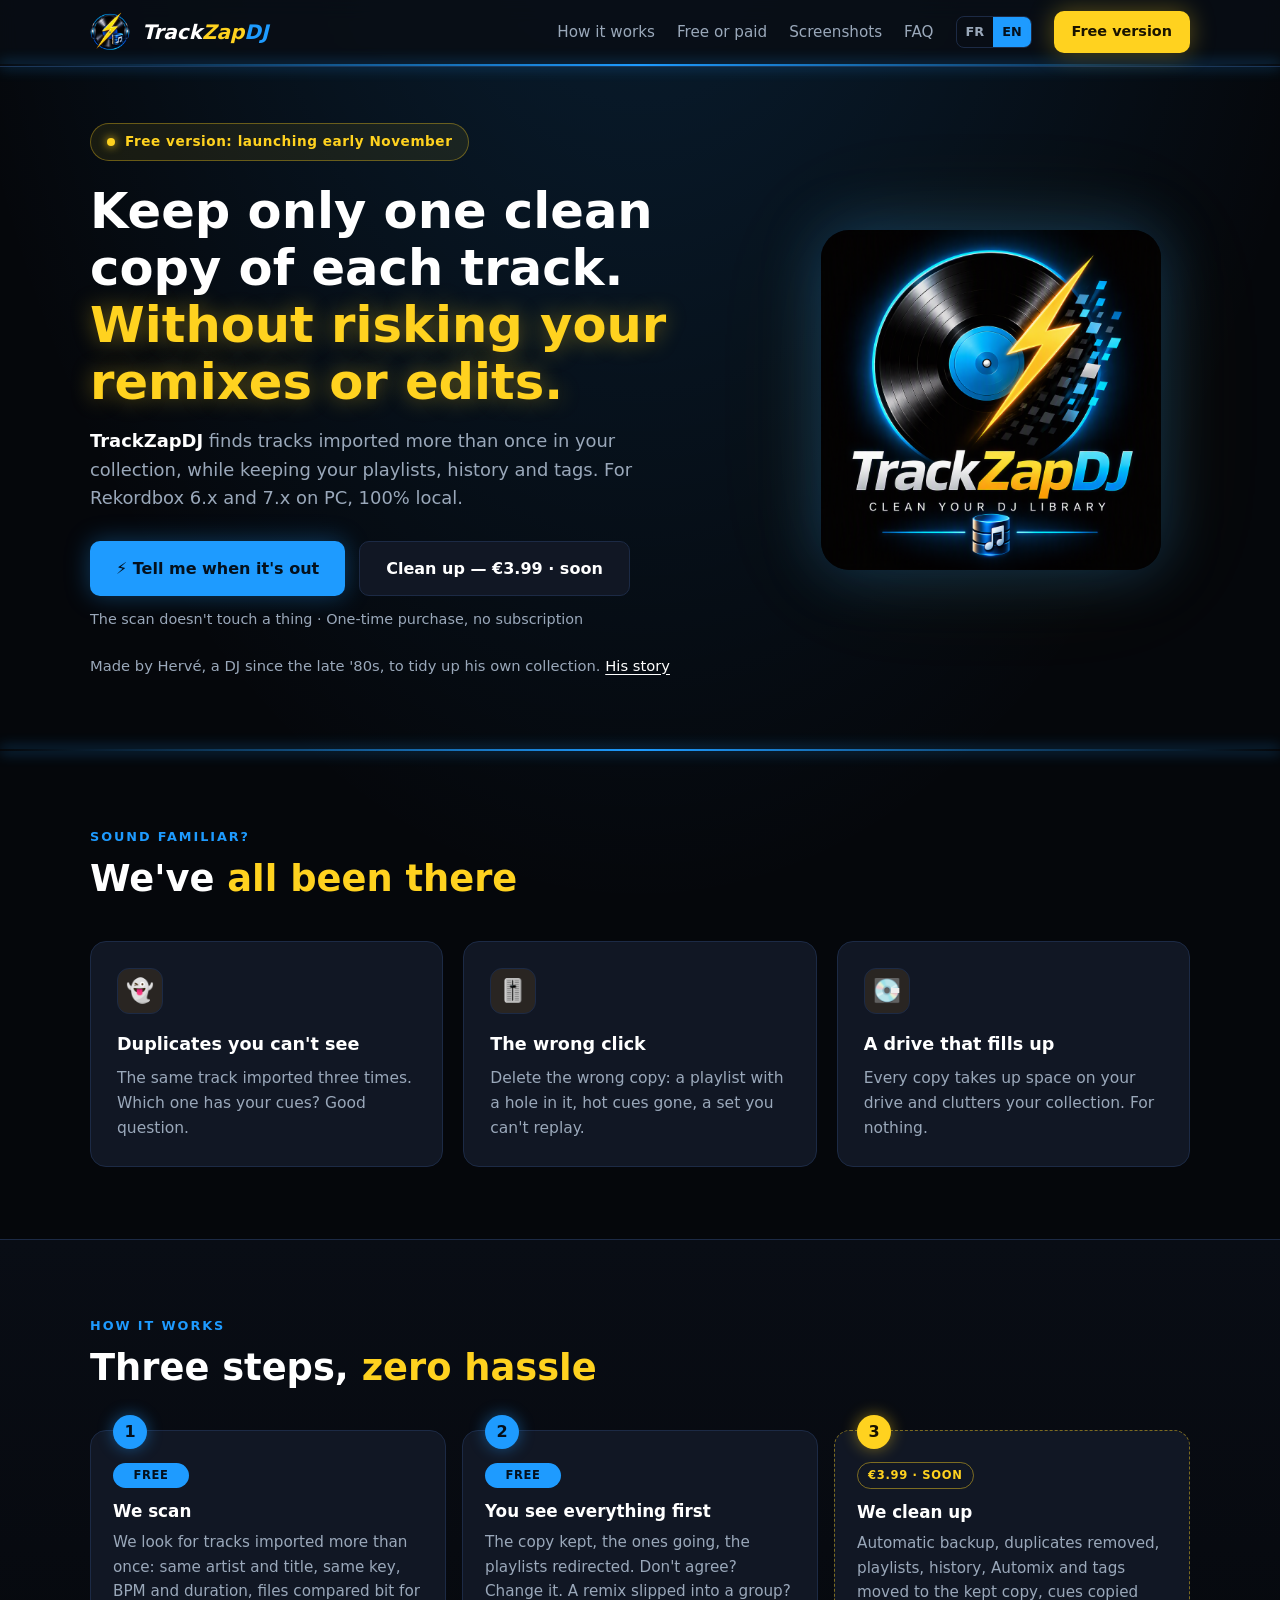
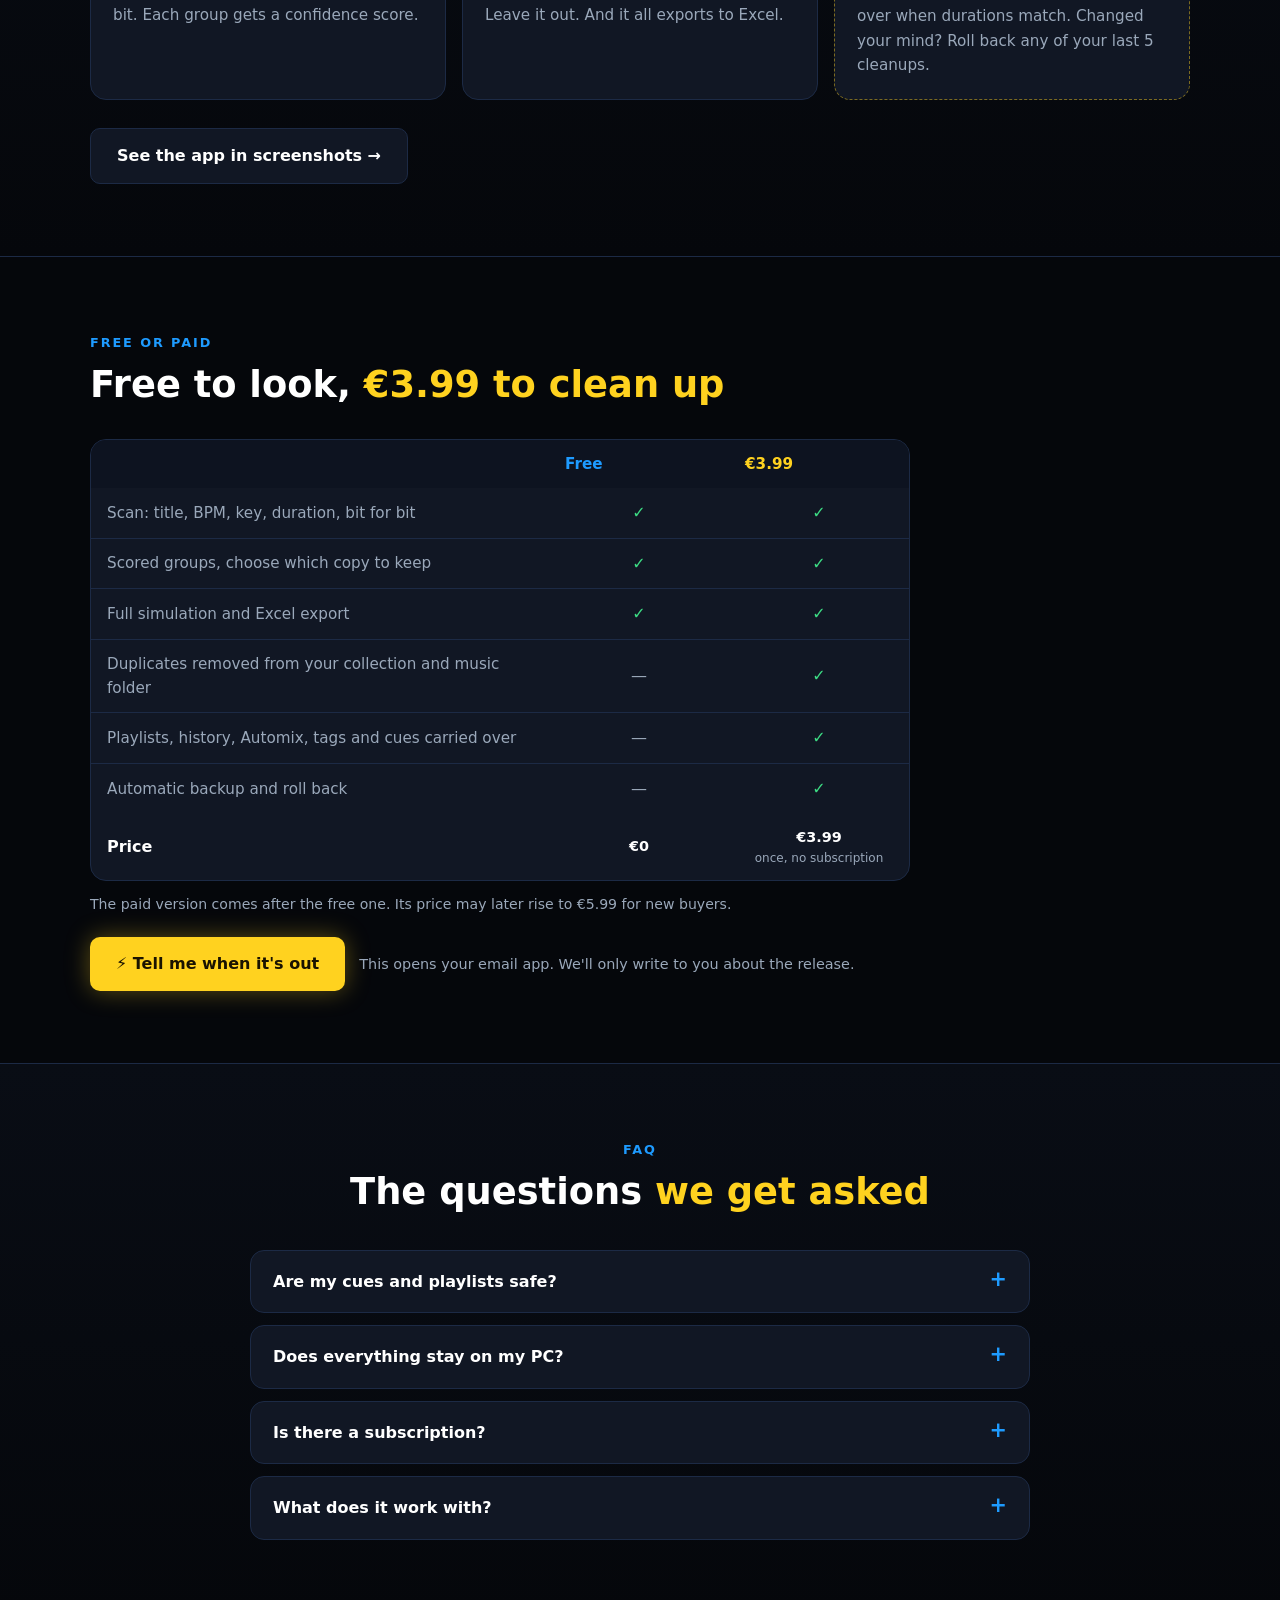
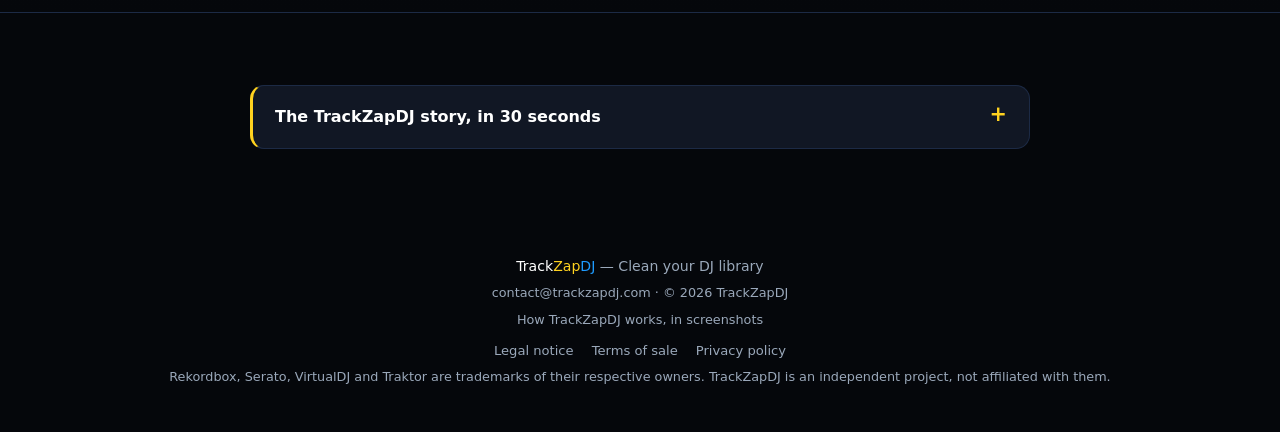
==== commit ea4b5351: "Réserve le mot « version » aux formules gratuite et payante - Hero FR/EN : « Vos tracks en un seul e" ====
--- a/en/index.html
+++ b/en/index.html
@@ -3,11 +3,11 @@
 <head>
 <meta charset="utf-8">
 <meta name="viewport" content="width=device-width, initial-scale=1">
-<title>TrackZapDJ — Zap your Rekordbox duplicates without breaking a single set</title>
-<meta name="description" content="TrackZapDJ finds the duplicate tracks in your Rekordbox collection while keeping your playlists, history and tags. Free scan, cleanup for €3.99 as a one-time purchase. PC, Rekordbox 6.x and 7.x, 100% local.">
+<title>TrackZapDJ — Keep only one clean copy of each track</title>
+<meta name="description" content="TrackZapDJ finds tracks imported more than once in your Rekordbox collection and helps you keep just one copy, without risking your remixes or edits. Playlists, history and tags are kept. Free scan, cleanup for €3.99 as a one-time purchase. PC, Rekordbox 6.x and 7.x, 100% local.">
 <meta name="theme-color" content="#05070b">
-<meta property="og:title" content="TrackZapDJ — Zap your duplicates without breaking a single set">
-<meta property="og:description" content="Find the duplicates in your Rekordbox collection while keeping your playlists, history and tags. Free scan, 100% local.">
+<meta property="og:title" content="TrackZapDJ — One clean copy of each track">
+<meta property="og:description" content="Without risking your remixes or edits: TrackZapDJ finds tracks imported more than once and keeps your playlists, history and tags. Free scan, 100% local.">
 <meta property="og:image" content="https://www.trackzapdj.com/images/TrackZapDJ-LogoCarre.png">
 <meta property="og:image:alt" content="TrackZapDJ logo: a vinyl record struck by a yellow lightning bolt">
 <meta property="og:url" content="https://www.trackzapdj.com/en/">
@@ -56,9 +56,9 @@
     <div>
       <span class="soon" data-prelaunch><span class="dot" aria-hidden="true"></span>Free version: launching early November</span>
       <span class="soon" data-launched hidden><span class="dot" aria-hidden="true"></span>Free version available</span>
-      <h1>Zap your Rekordbox duplicates <em>without breaking a single set.</em></h1>
+      <h1>Keep only one clean copy of each track. <em>Without risking your remixes or edits.</em></h1>
       <p class="lead">
-        <strong>TrackZapDJ</strong> finds the duplicate tracks in your collection, while keeping
+        <strong>TrackZapDJ</strong> finds tracks imported more than once in your collection, while keeping
         your playlists, history and tags. For Rekordbox 6.x and 7.x on PC, 100% local.
       </p>
       <div class="cta">
@@ -110,12 +110,12 @@
         <li class="step">
           <span class="pill free">Free</span>
           <h3>We scan</h3>
-          <p>Artist and title, then key, BPM and duration. Files are even compared bit for bit. Each group gets a confidence score.</p>
+          <p>We look for tracks imported more than once: same artist and title, same key, BPM and duration, files compared bit for bit. Each group gets a confidence score.</p>
         </li>
         <li class="step">
           <span class="pill free">Free</span>
           <h3>You see everything first</h3>
-          <p>The copy kept, the ones going, the playlists redirected. Don't agree? Change it. And it all exports to Excel.</p>
+          <p>The copy kept, the ones going, the playlists redirected. Don't agree? Change it. A remix slipped into a group? Leave it out. And it all exports to Excel.</p>
         </li>
         <li class="step paid" id="securite">
           <span class="pill paid">€3.99 · soon</span>
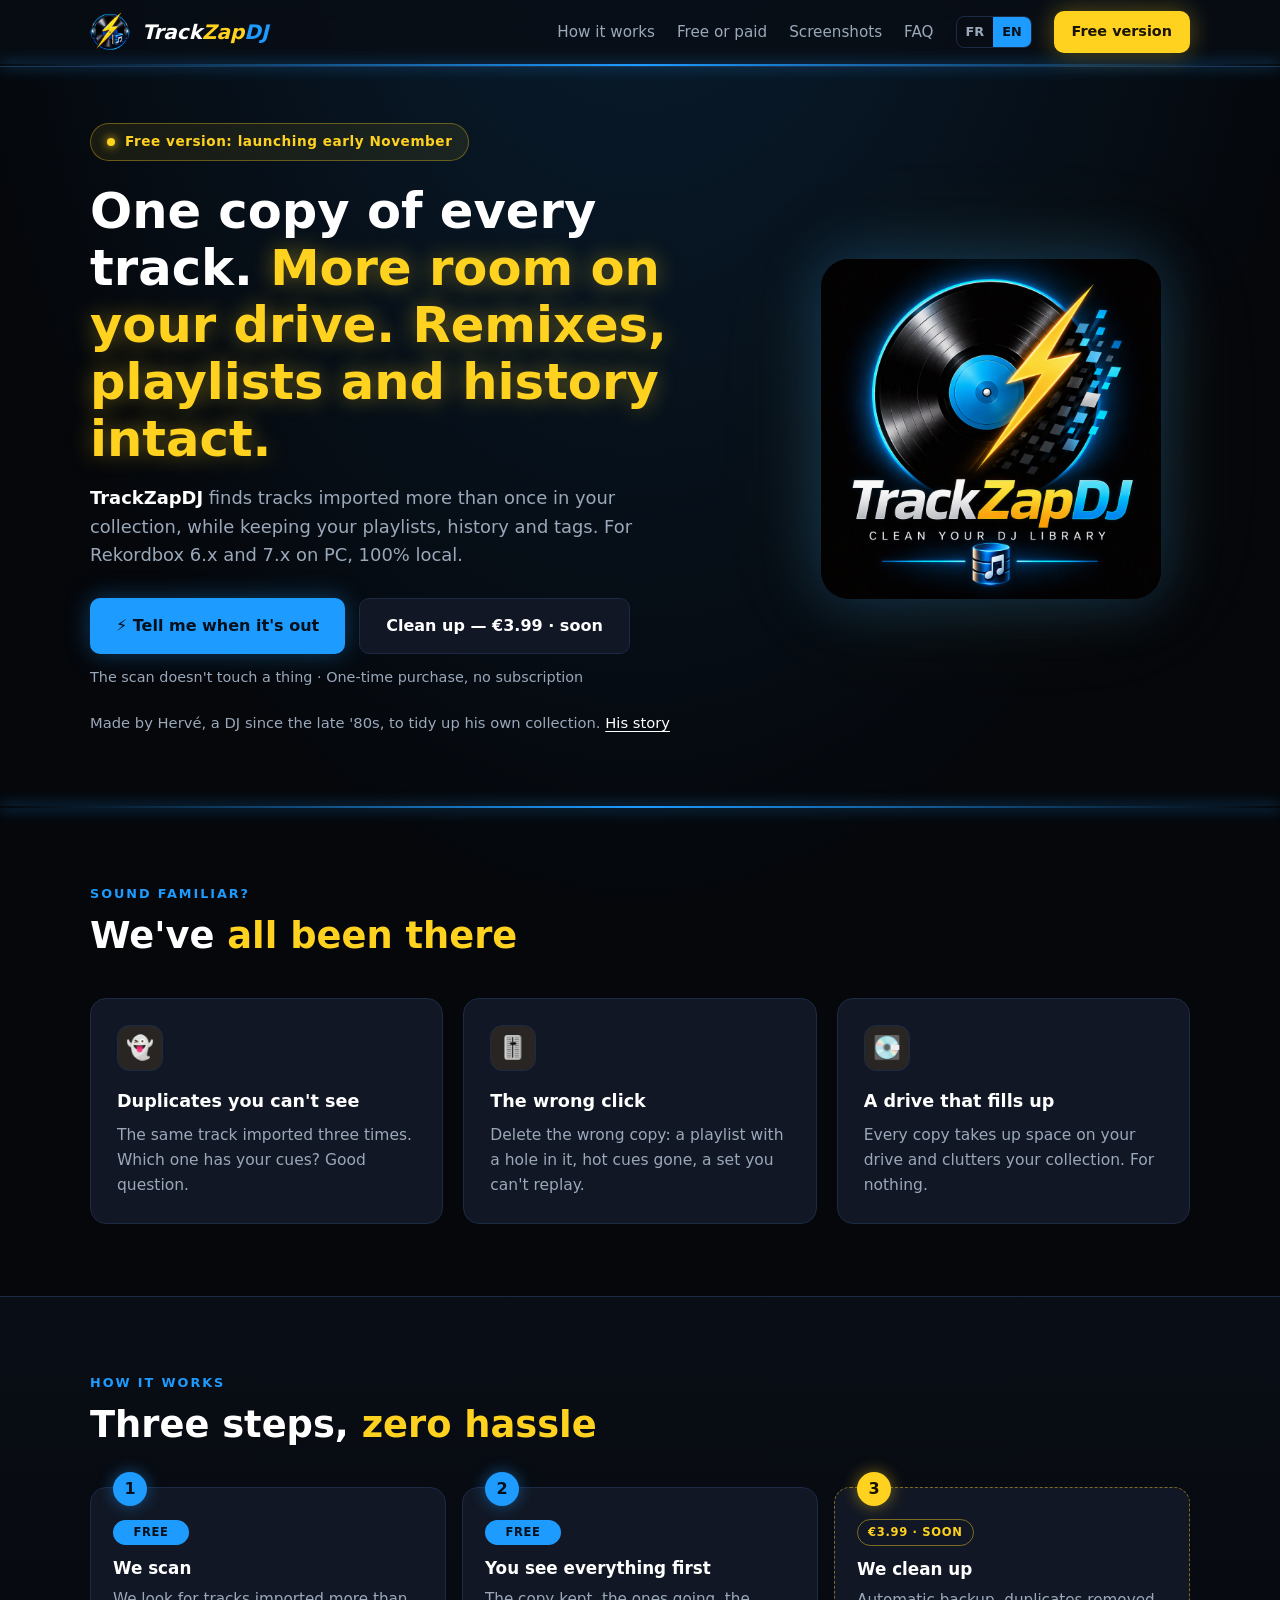
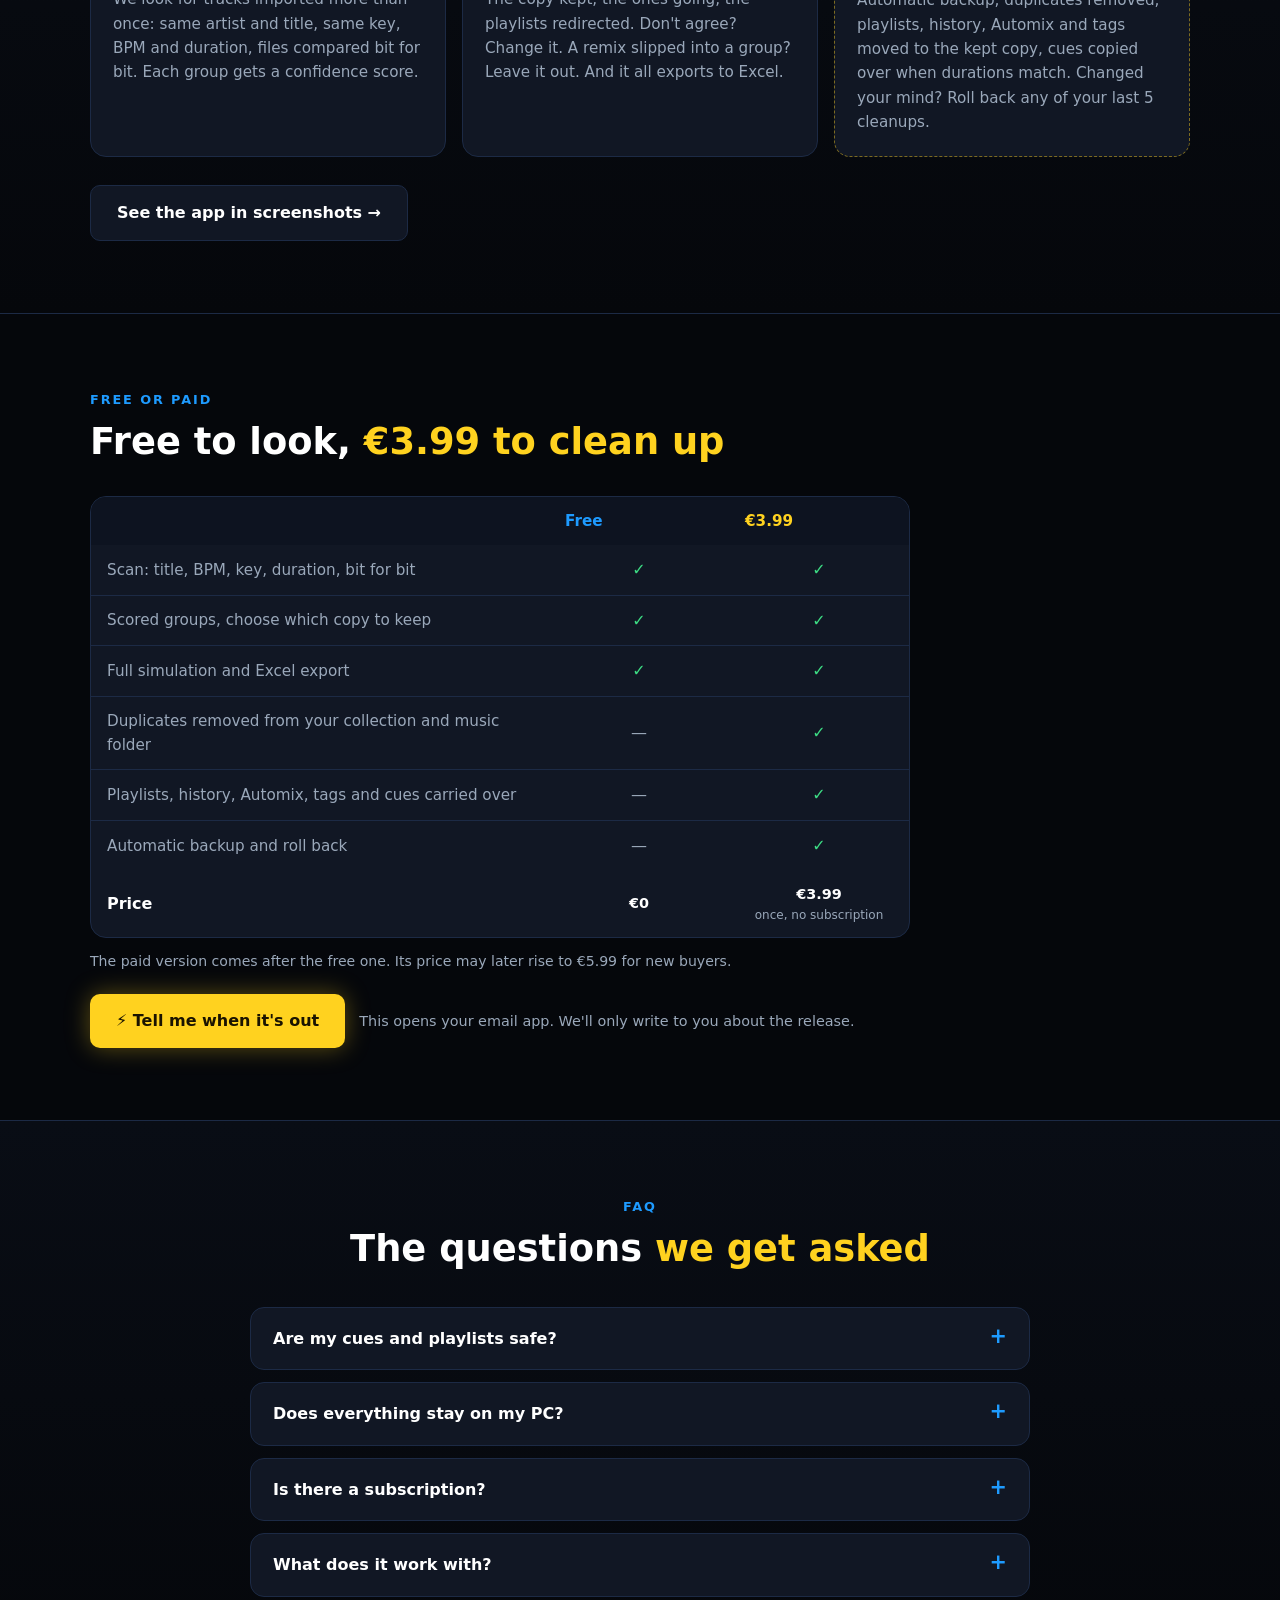
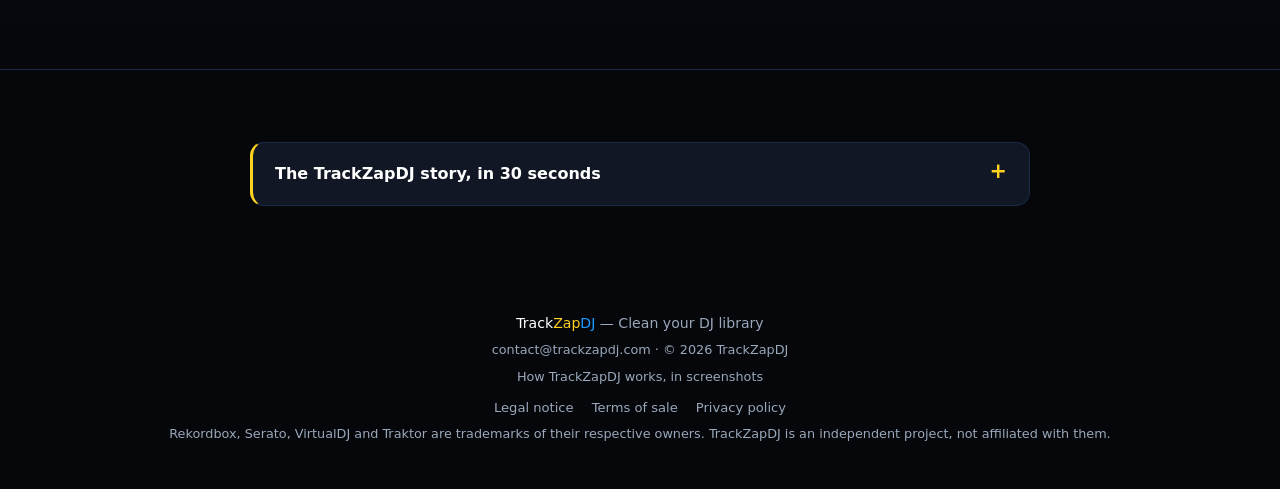
==== commit 795d9eed: "Nouvelle accroche : un seul exemplaire, plus de place, rien de cassé FR : « Vos tracks en un seul ex" ====
--- a/en/index.html
+++ b/en/index.html
@@ -3,11 +3,11 @@
 <head>
 <meta charset="utf-8">
 <meta name="viewport" content="width=device-width, initial-scale=1">
-<title>TrackZapDJ — Keep only one clean copy of each track</title>
+<title>TrackZapDJ — One copy of every track, more room on your drive</title>
 <meta name="description" content="TrackZapDJ finds tracks imported more than once in your Rekordbox collection and helps you keep just one copy, without risking your remixes or edits. Playlists, history and tags are kept. Free scan, cleanup for €3.99 as a one-time purchase. PC, Rekordbox 6.x and 7.x, 100% local.">
 <meta name="theme-color" content="#05070b">
-<meta property="og:title" content="TrackZapDJ — One clean copy of each track">
-<meta property="og:description" content="Without risking your remixes or edits: TrackZapDJ finds tracks imported more than once and keeps your playlists, history and tags. Free scan, 100% local.">
+<meta property="og:title" content="TrackZapDJ — One copy of every track">
+<meta property="og:description" content="More room on your drive, remixes, playlists and history intact: TrackZapDJ finds tracks imported more than once and keeps your playlists, history and tags. Free scan, 100% local.">
 <meta property="og:image" content="https://www.trackzapdj.com/images/TrackZapDJ-LogoCarre.png">
 <meta property="og:image:alt" content="TrackZapDJ logo: a vinyl record struck by a yellow lightning bolt">
 <meta property="og:url" content="https://www.trackzapdj.com/en/">
@@ -56,7 +56,7 @@
     <div>
       <span class="soon" data-prelaunch><span class="dot" aria-hidden="true"></span>Free version: launching early November</span>
       <span class="soon" data-launched hidden><span class="dot" aria-hidden="true"></span>Free version available</span>
-      <h1>Keep only one clean copy of each track. <em>Without risking your remixes or edits.</em></h1>
+      <h1>One copy of every track. <em>More room on your drive. Remixes, playlists and history intact.</em></h1>
       <p class="lead">
         <strong>TrackZapDJ</strong> finds tracks imported more than once in your collection, while keeping
         your playlists, history and tags. For Rekordbox 6.x and 7.x on PC, 100% local.
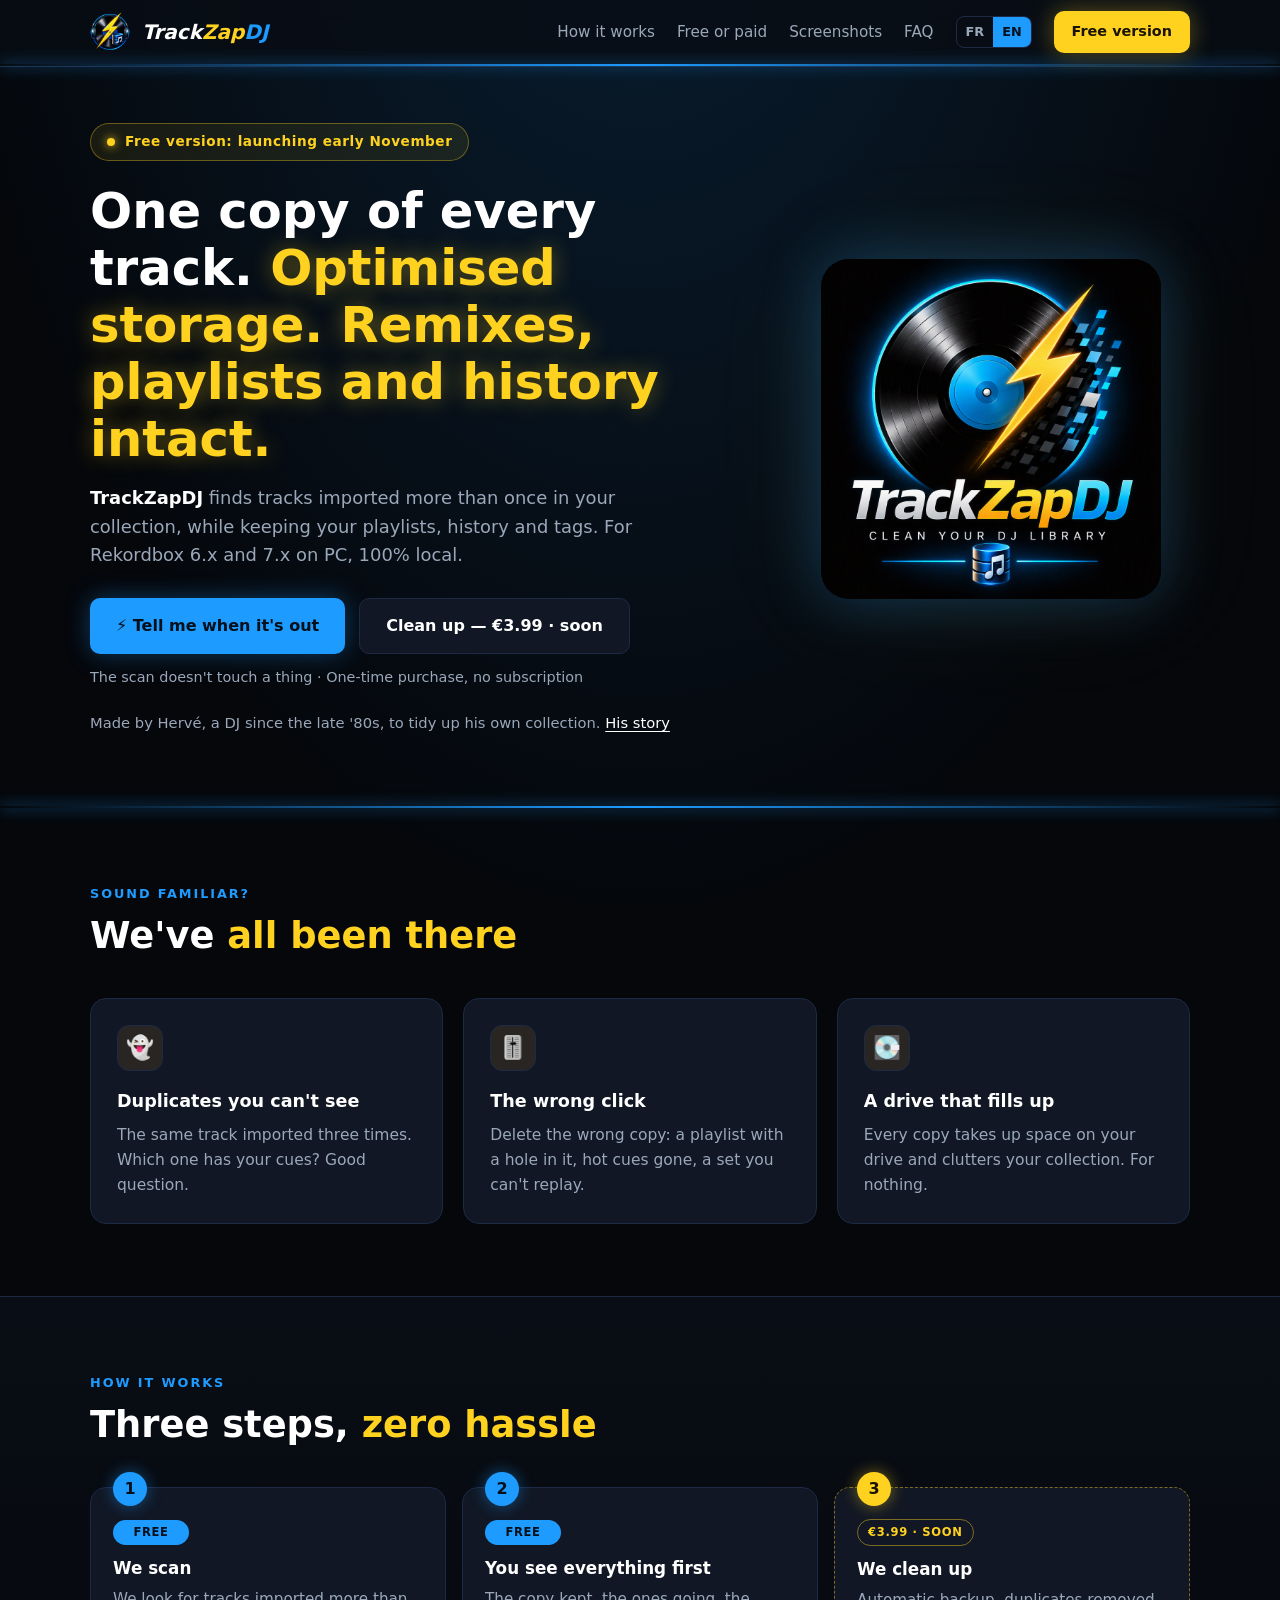
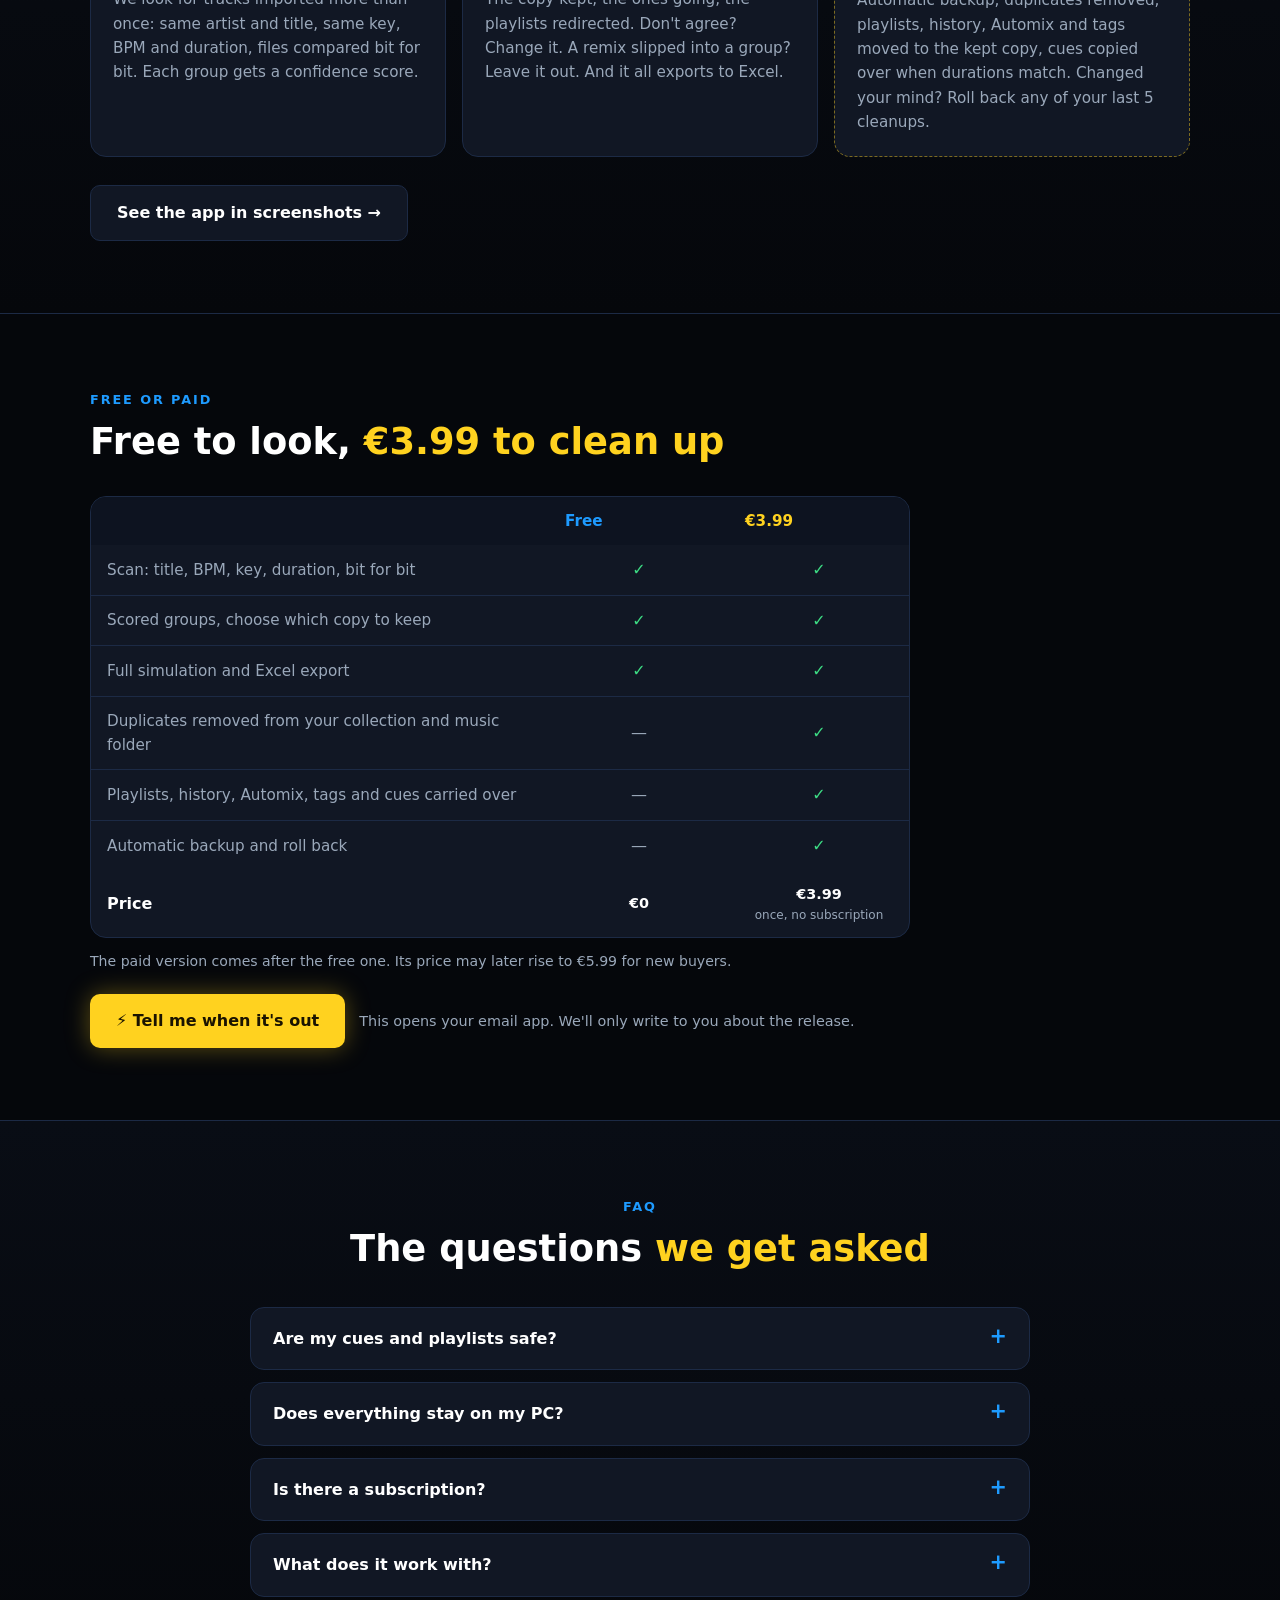
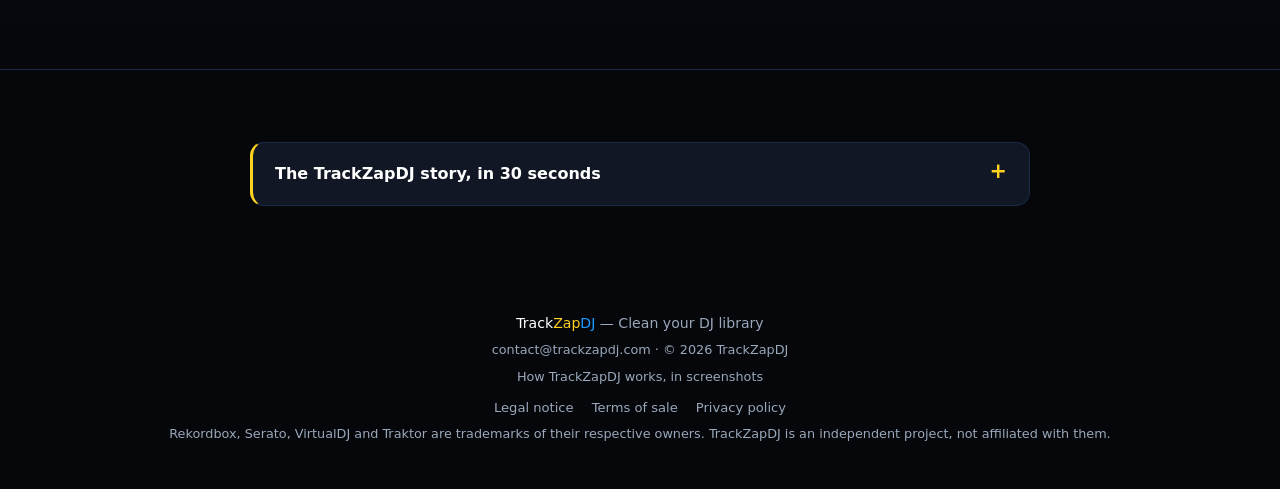
==== commit 809b8cb2: "Accroche : « un stockage optimisé » à la place de « plus de place sur le disque » Co-Authored-By: Cl" ====
--- a/en/index.html
+++ b/en/index.html
@@ -3,11 +3,11 @@
 <head>
 <meta charset="utf-8">
 <meta name="viewport" content="width=device-width, initial-scale=1">
-<title>TrackZapDJ — One copy of every track, more room on your drive</title>
+<title>TrackZapDJ — One copy of every track, optimised storage</title>
 <meta name="description" content="TrackZapDJ finds tracks imported more than once in your Rekordbox collection and helps you keep just one copy, without risking your remixes or edits. Playlists, history and tags are kept. Free scan, cleanup for €3.99 as a one-time purchase. PC, Rekordbox 6.x and 7.x, 100% local.">
 <meta name="theme-color" content="#05070b">
 <meta property="og:title" content="TrackZapDJ — One copy of every track">
-<meta property="og:description" content="More room on your drive, remixes, playlists and history intact: TrackZapDJ finds tracks imported more than once and keeps your playlists, history and tags. Free scan, 100% local.">
+<meta property="og:description" content="Optimised storage, remixes, playlists and history intact: TrackZapDJ finds tracks imported more than once and keeps your playlists, history and tags. Free scan, 100% local.">
 <meta property="og:image" content="https://www.trackzapdj.com/images/TrackZapDJ-LogoCarre.png">
 <meta property="og:image:alt" content="TrackZapDJ logo: a vinyl record struck by a yellow lightning bolt">
 <meta property="og:url" content="https://www.trackzapdj.com/en/">
@@ -56,7 +56,7 @@
     <div>
       <span class="soon" data-prelaunch><span class="dot" aria-hidden="true"></span>Free version: launching early November</span>
       <span class="soon" data-launched hidden><span class="dot" aria-hidden="true"></span>Free version available</span>
-      <h1>One copy of every track. <em>More room on your drive. Remixes, playlists and history intact.</em></h1>
+      <h1>One copy of every track. <em>Optimised storage. Remixes, playlists and history intact.</em></h1>
       <p class="lead">
         <strong>TrackZapDJ</strong> finds tracks imported more than once in your collection, while keeping
         your playlists, history and tags. For Rekordbox 6.x and 7.x on PC, 100% local.
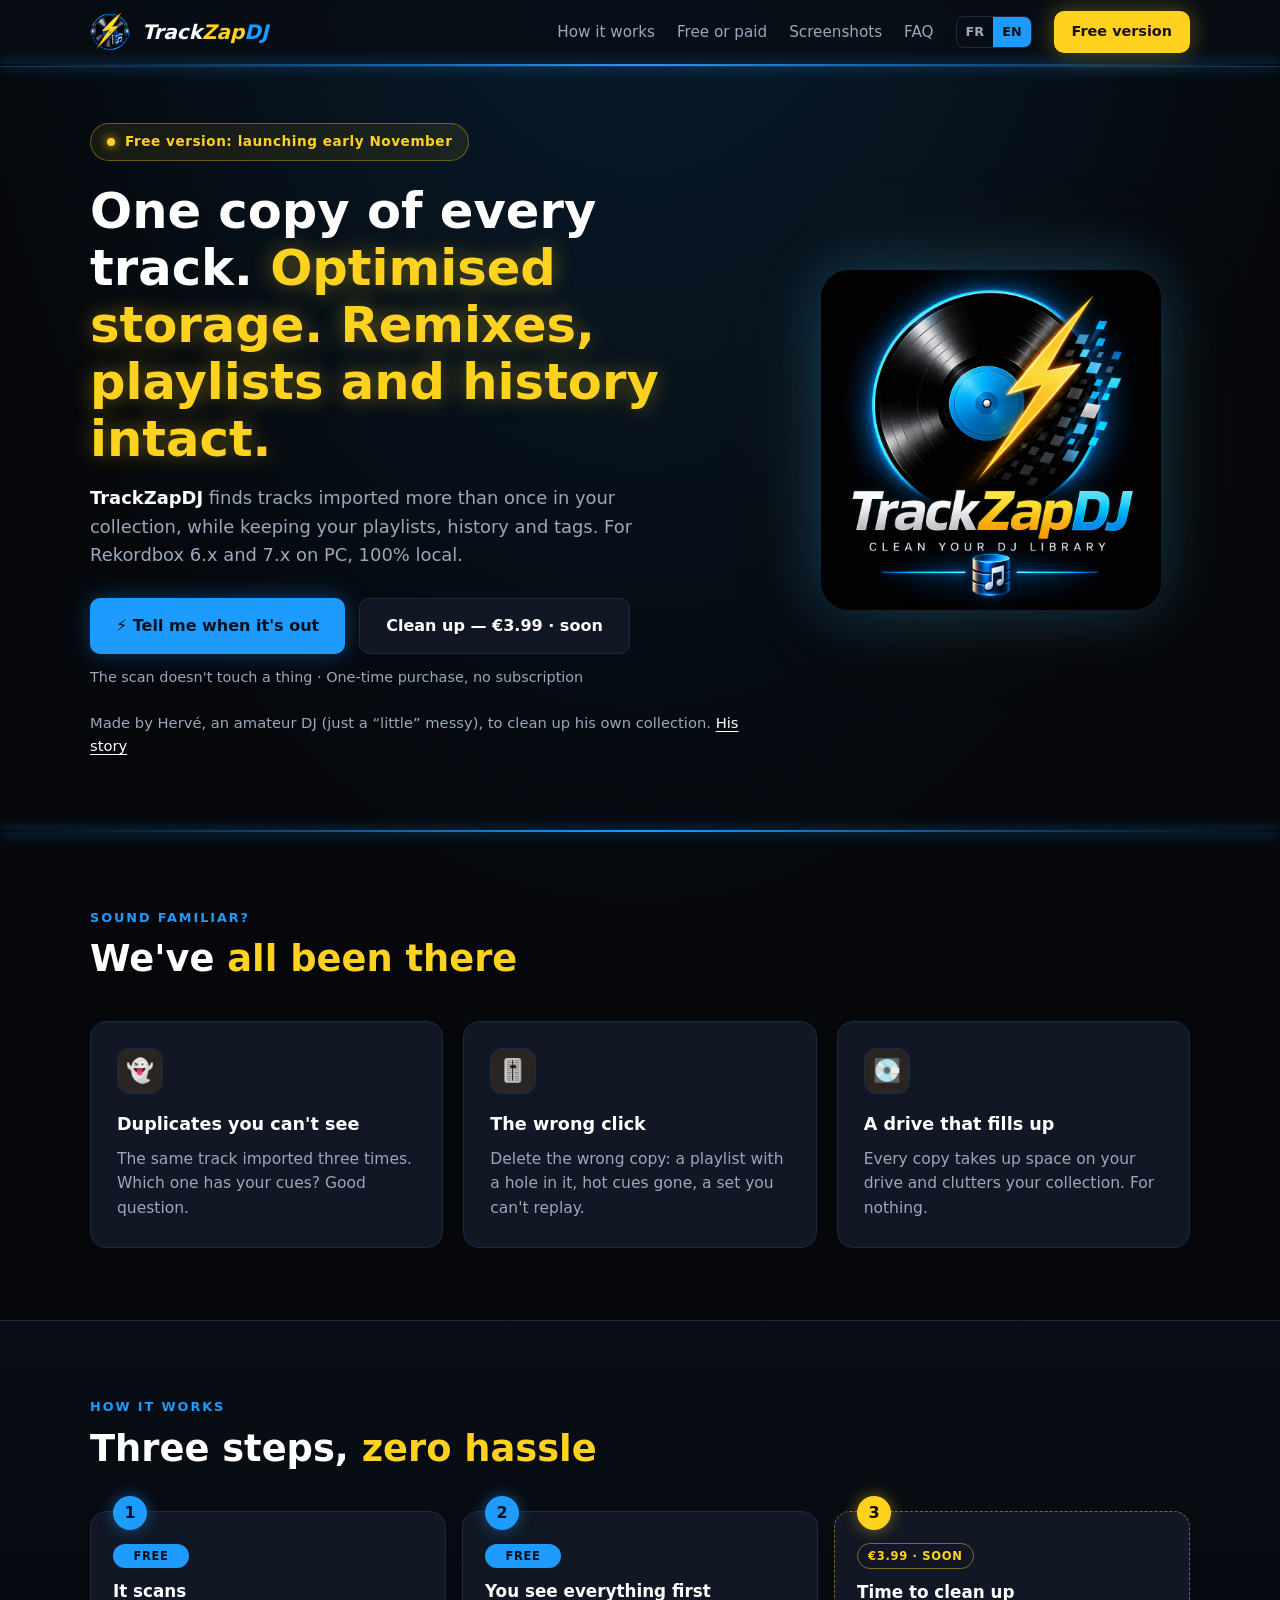
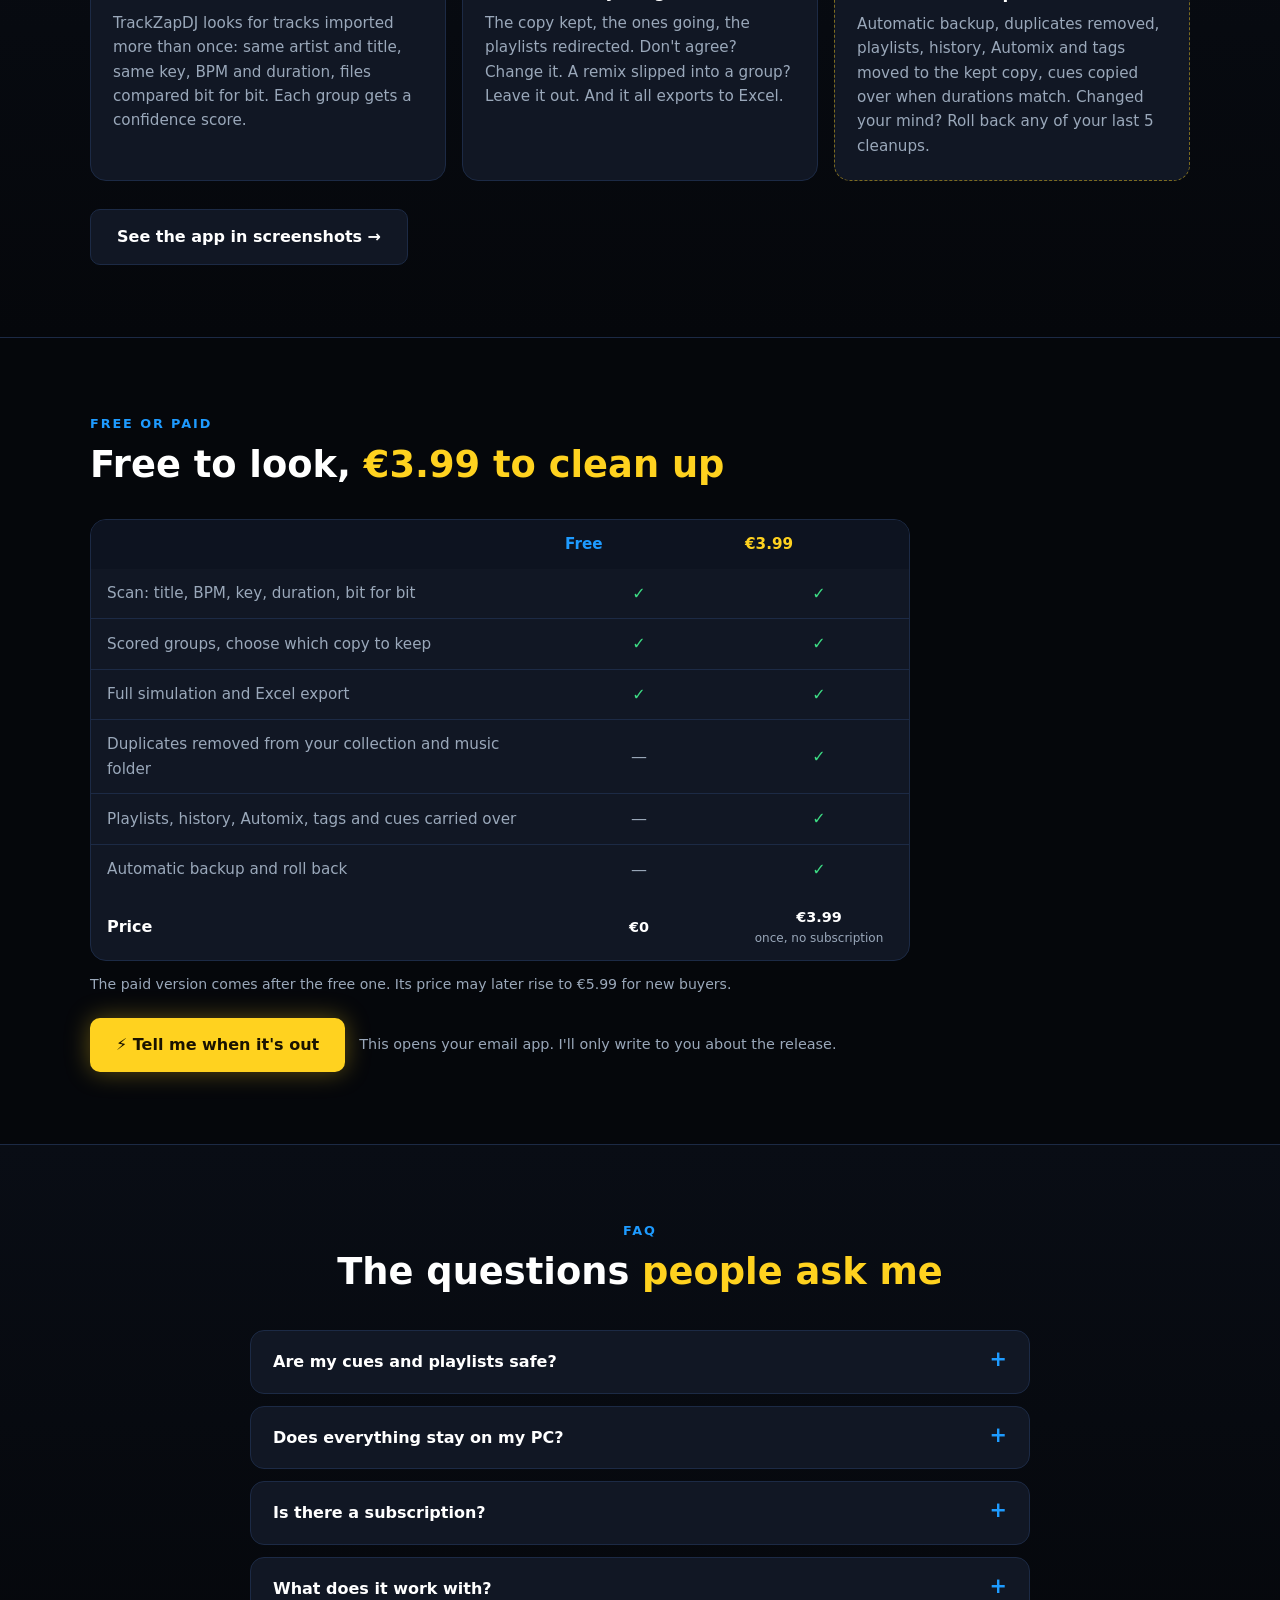
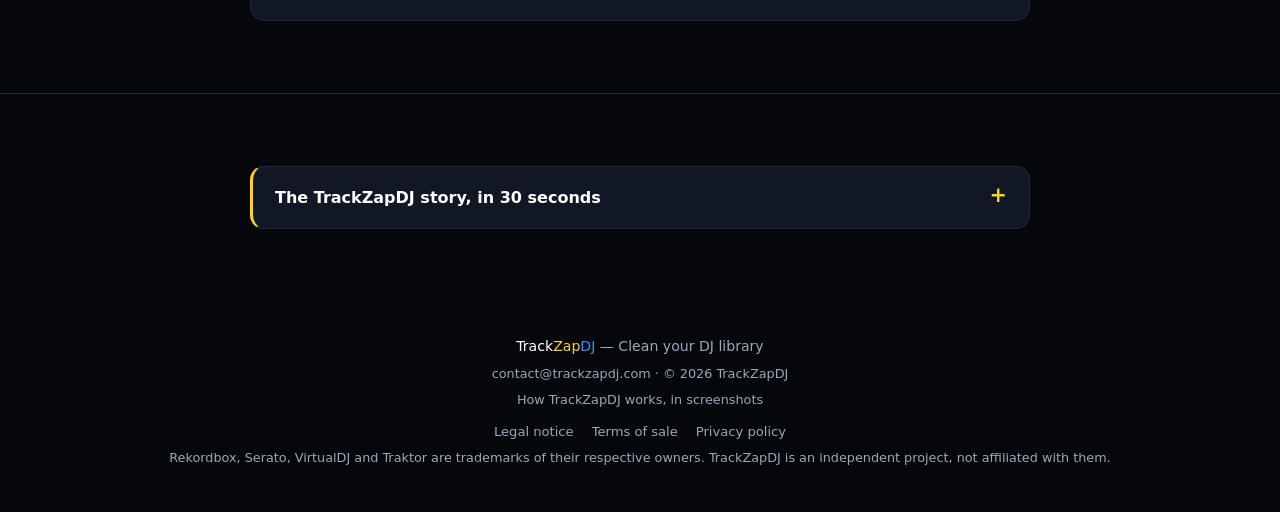
==== commit 3056b73b: "Ton plus personnel : un projet mené par une seule personne - Signature du hero : « Réalisé par Hervé" ====
--- a/en/index.html
+++ b/en/index.html
@@ -69,7 +69,7 @@
         <a class="btn btn-ghost" href="#versions">Clean up — €3.99 · soon</a>
       </div>
       <p class="microcopy">The scan doesn't touch a thing · One-time purchase, no subscription</p>
-      <p class="byline">Made by Hervé, a DJ since the late '80s, to tidy up his own collection. <a href="#histoire">His story</a></p>
+      <p class="byline">Made by Hervé, an amateur DJ (just a “little” messy), to clean up his own collection. <a href="#histoire">His story</a></p>
     </div>
     <img class="logo" src="/images/TrackZapDJ-LogoCarre.png" alt="TrackZapDJ logo: a vinyl record struck by a yellow lightning bolt" width="340" height="340">
   </div>
@@ -109,8 +109,8 @@
       <ol class="steps">
         <li class="step">
           <span class="pill free">Free</span>
-          <h3>We scan</h3>
-          <p>We look for tracks imported more than once: same artist and title, same key, BPM and duration, files compared bit for bit. Each group gets a confidence score.</p>
+          <h3>It scans</h3>
+          <p>TrackZapDJ looks for tracks imported more than once: same artist and title, same key, BPM and duration, files compared bit for bit. Each group gets a confidence score.</p>
         </li>
         <li class="step">
           <span class="pill free">Free</span>
@@ -119,7 +119,7 @@
         </li>
         <li class="step paid" id="securite">
           <span class="pill paid">€3.99 · soon</span>
-          <h3>We clean up</h3>
+          <h3>Time to clean up</h3>
           <p>Automatic backup, duplicates removed, playlists, history, Automix and tags moved to the kept copy, cues copied over when durations match. Changed your mind? Roll back any of your last 5 cleanups.</p>
         </li>
       </ol>
@@ -156,7 +156,7 @@
             ⚡ Tell me when it's out
           </a>
           <a class="btn btn-yellow" data-launched data-download hidden>⚡ Scan my library — free</a>
-          <span class="small" data-prelaunch>This opens your email app. We'll only write to you about the release.</span>
+          <span class="small" data-prelaunch>This opens your email app. I'll only write to you about the release.</span>
         </div>
       </div>
     </div>
@@ -166,7 +166,7 @@
   <section id="faq" class="alt">
     <div class="wrap center">
       <span class="kicker">FAQ</span>
-      <h2>The questions <span class="y">we get asked</span></h2>
+      <h2>The questions <span class="y">people ask me</span></h2>
       <div class="faq">
         <details>
           <summary>Are my cues and playlists safe?</summary>
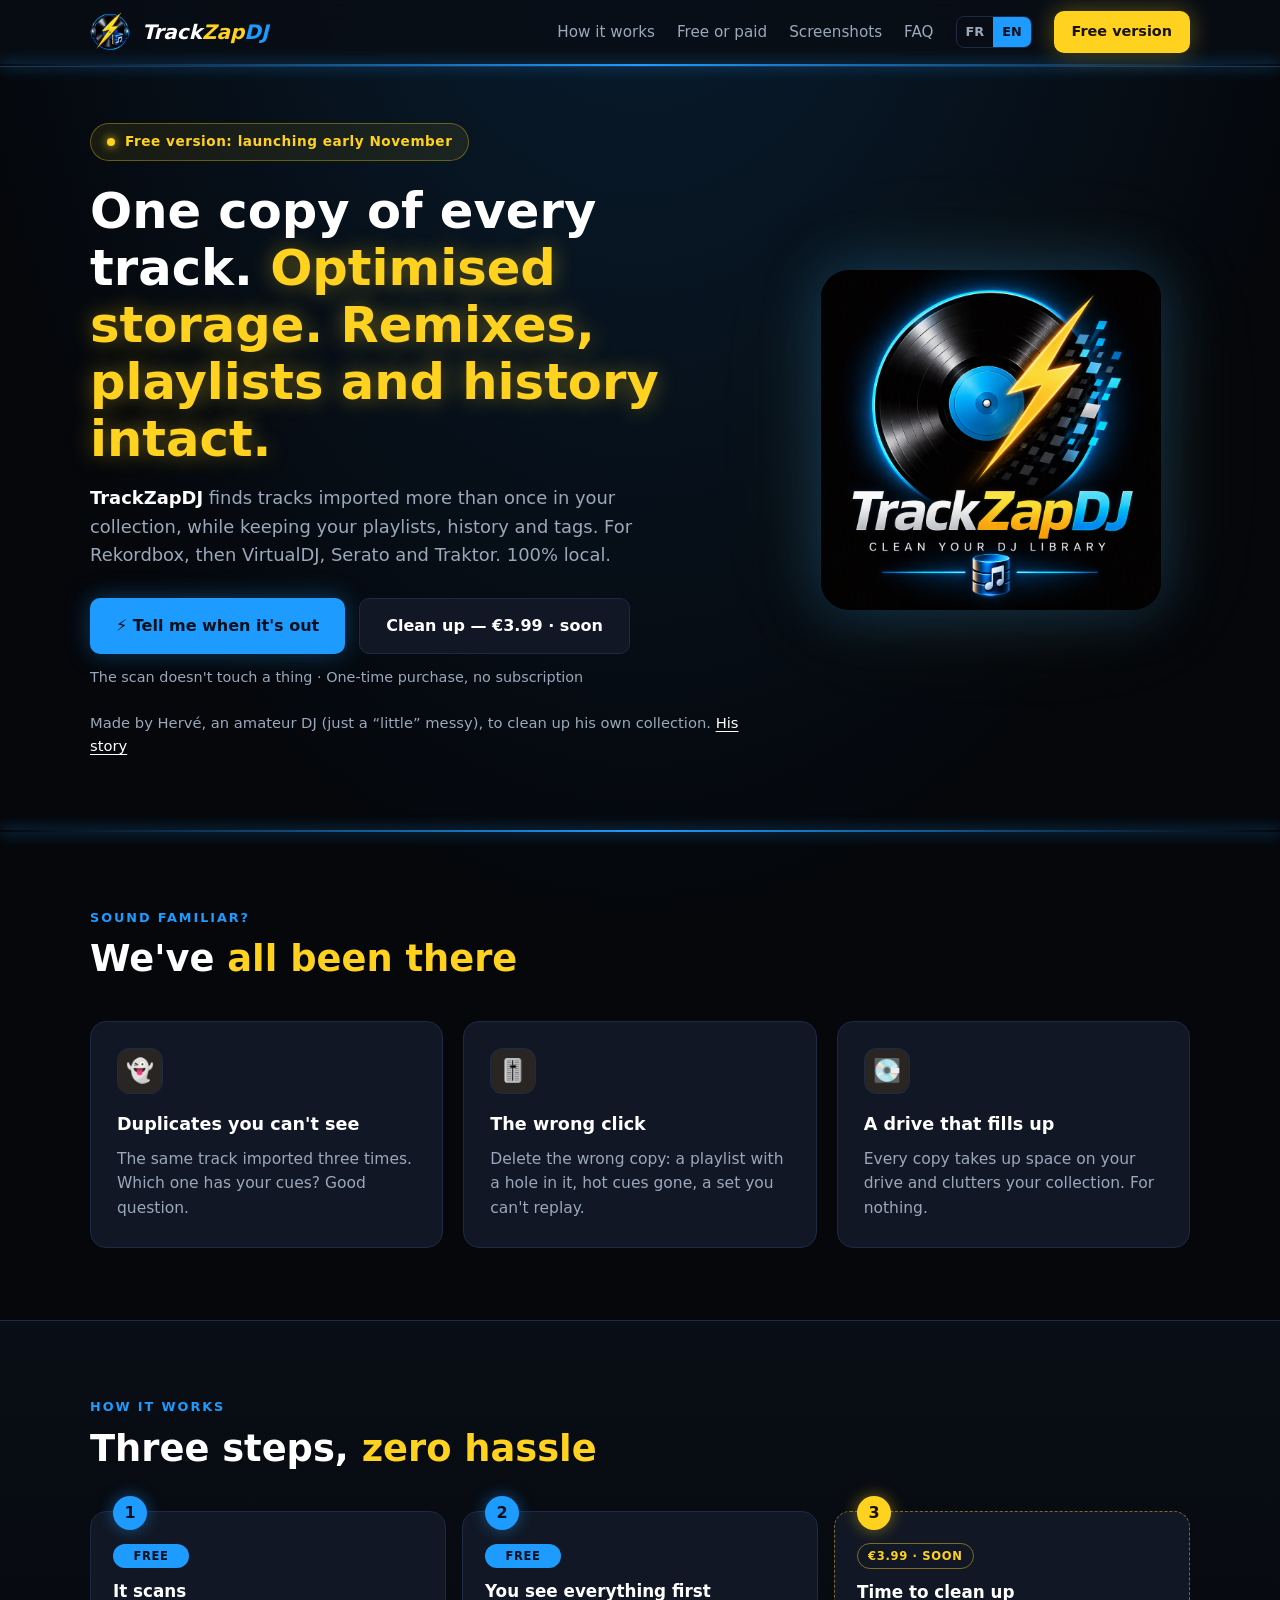
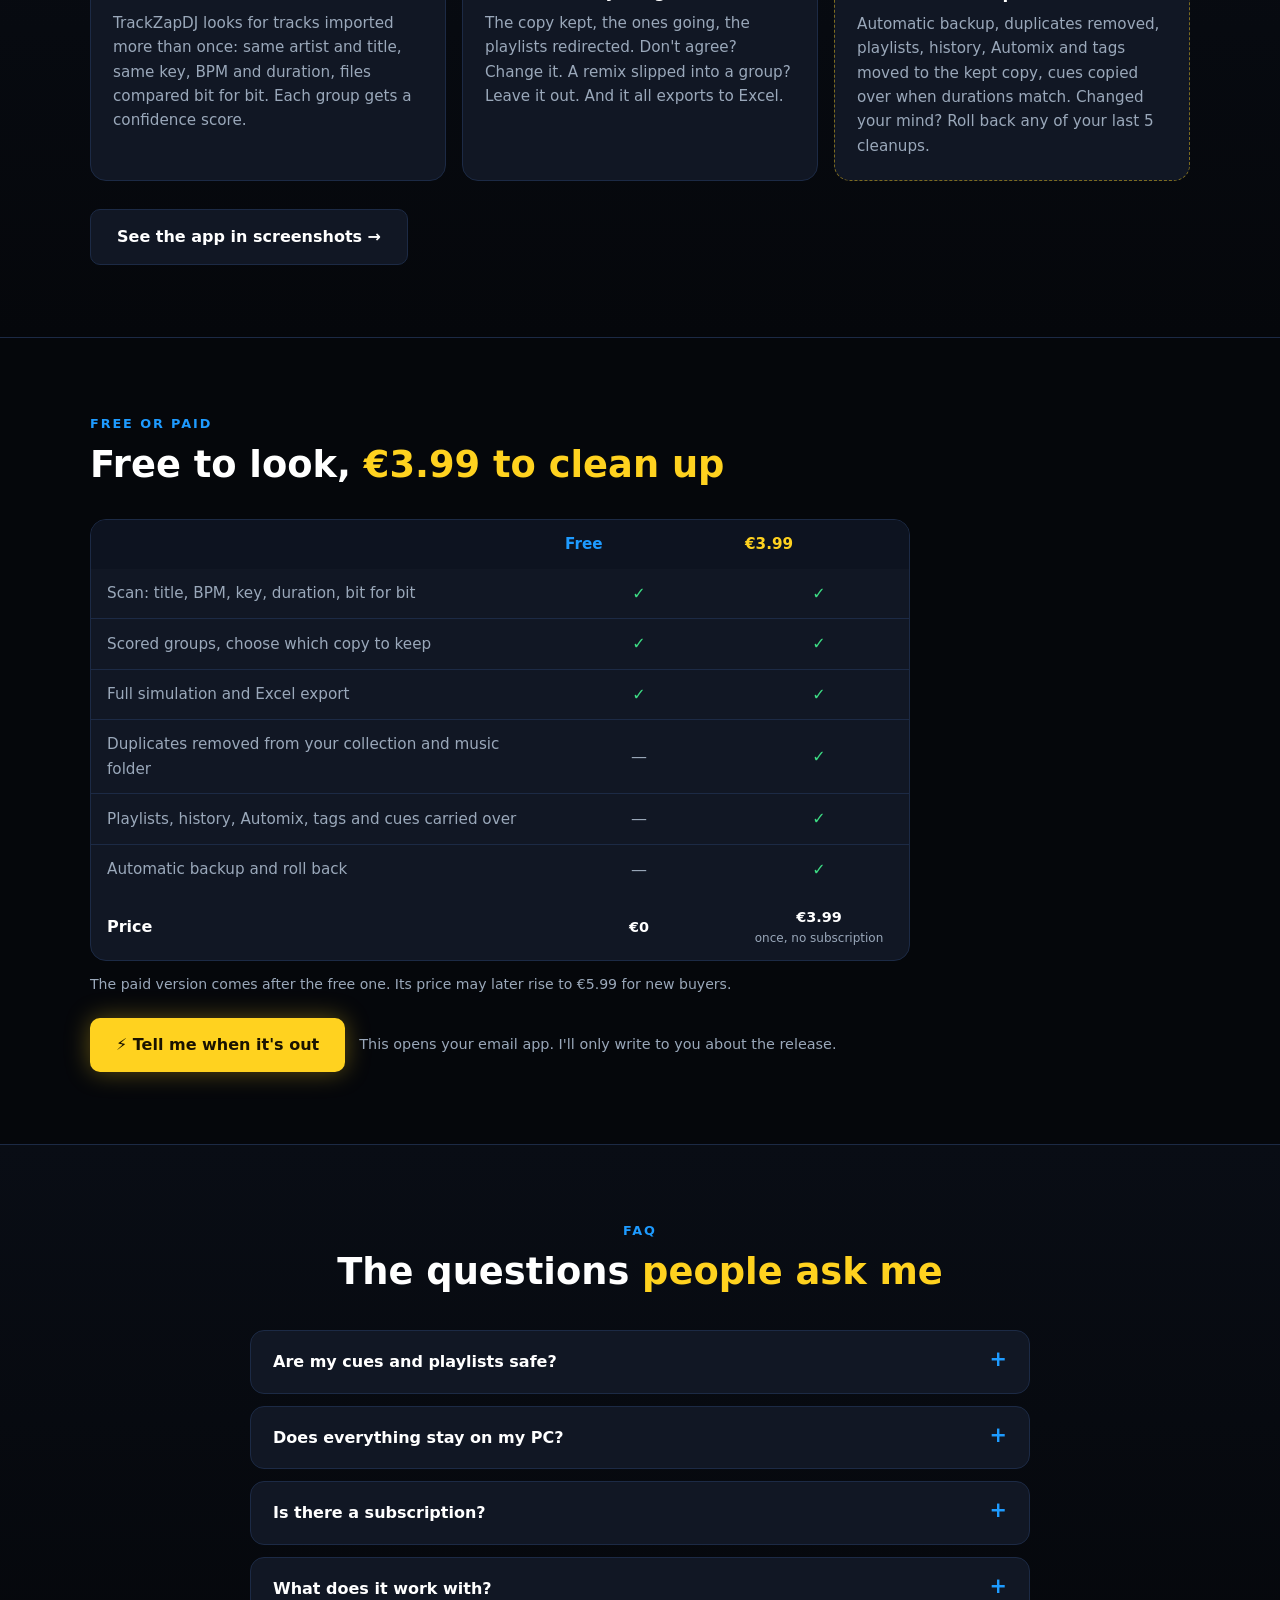
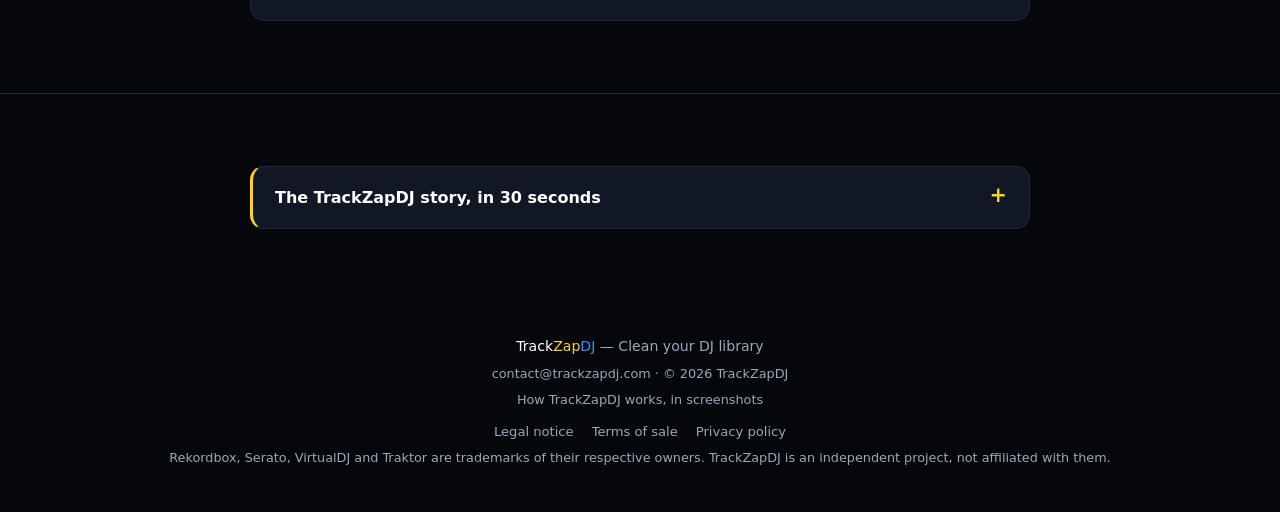
==== commit 90daacbc: "Intro : cite Rekordbox puis VirtualDJ, Serato et Traktor Le détail (Rekordbox 6.x/7.x sur PC, le res" ====
--- a/en/index.html
+++ b/en/index.html
@@ -59,7 +59,7 @@
       <h1>One copy of every track. <em>Optimised storage. Remixes, playlists and history intact.</em></h1>
       <p class="lead">
         <strong>TrackZapDJ</strong> finds tracks imported more than once in your collection, while keeping
-        your playlists, history and tags. For Rekordbox 6.x and 7.x on PC, 100% local.
+        your playlists, history and tags. For Rekordbox, then VirtualDJ, Serato and Traktor. 100% local.
       </p>
       <div class="cta">
         <a class="btn btn-primary" data-prelaunch href="mailto:contact@trackzapdj.com?subject=Let%20me%20know%20when%20TrackZapDJ%20is%20out&amp;body=Hi%2C%0A%0APlease%20let%20me%20know%20when%20the%20free%20version%20of%20TrackZapDJ%20is%20released.%0A%0ADJ%20software%20I%20use%3A%20">
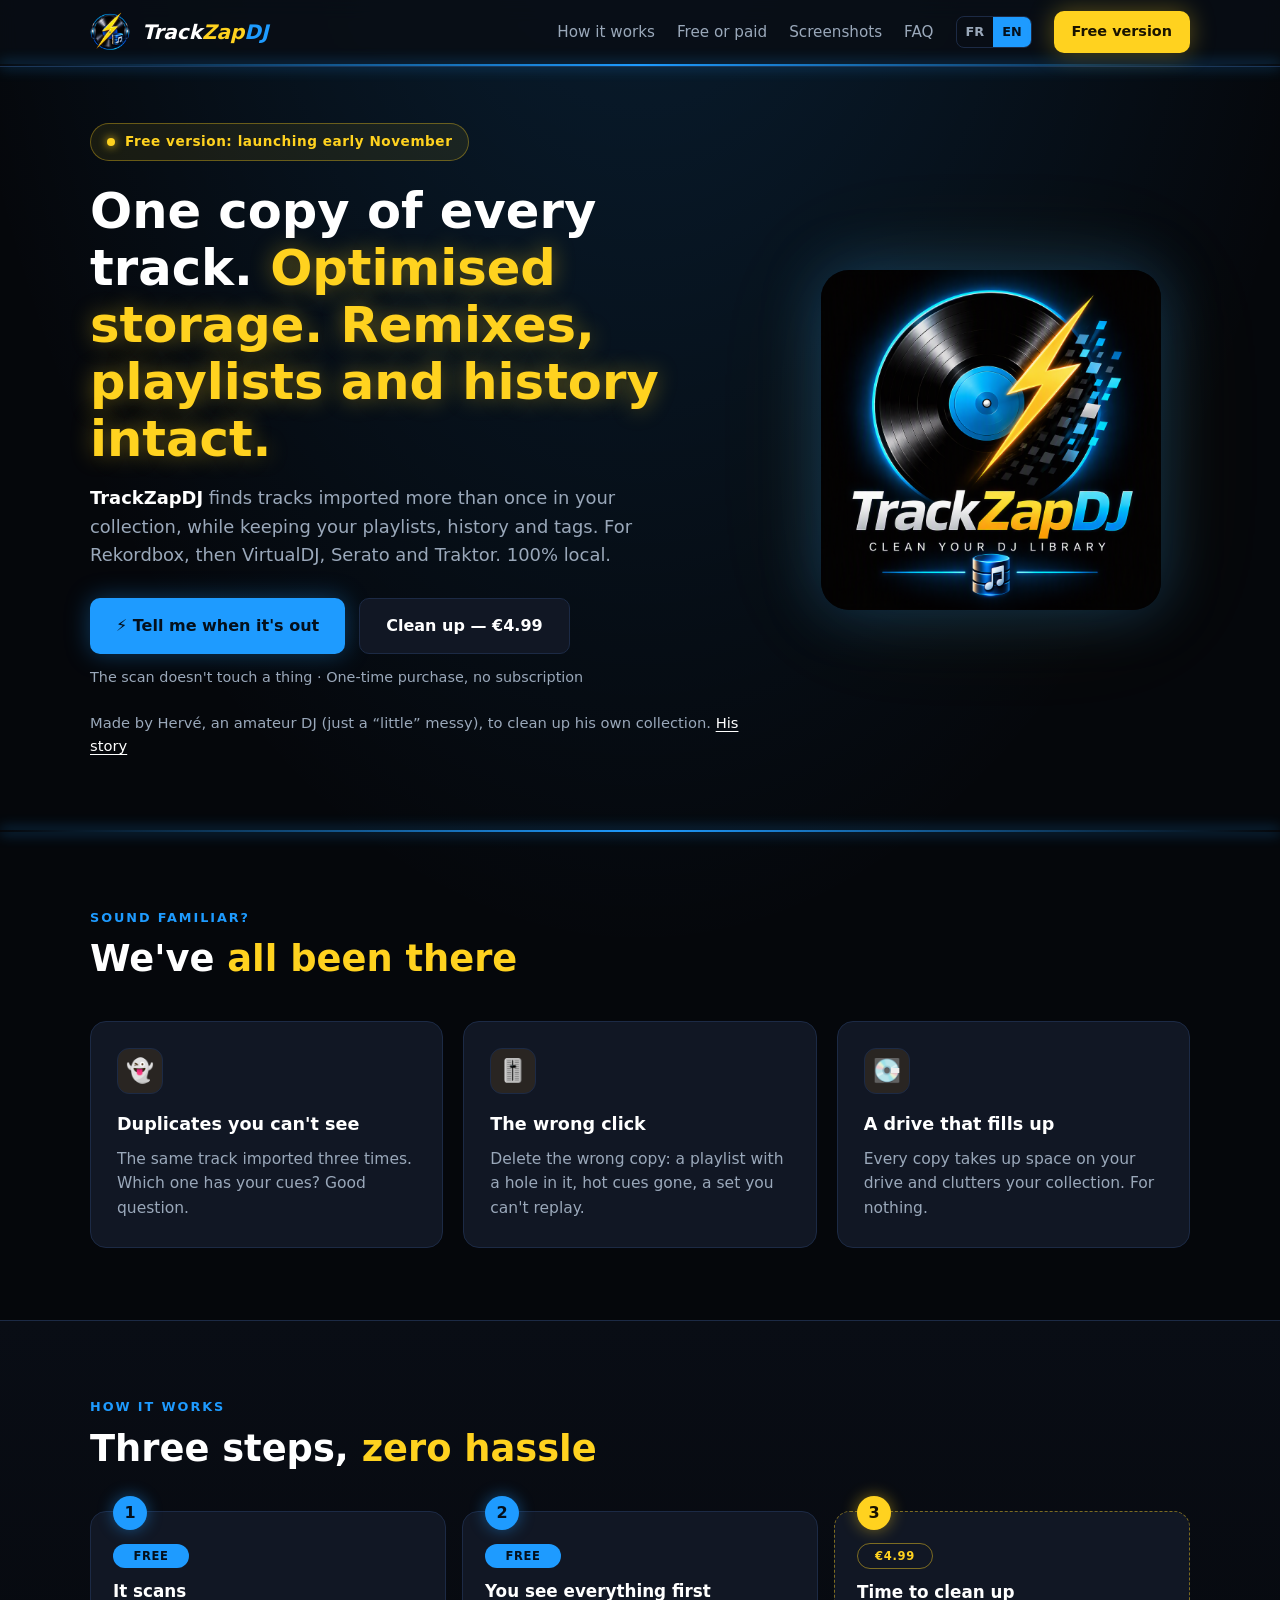
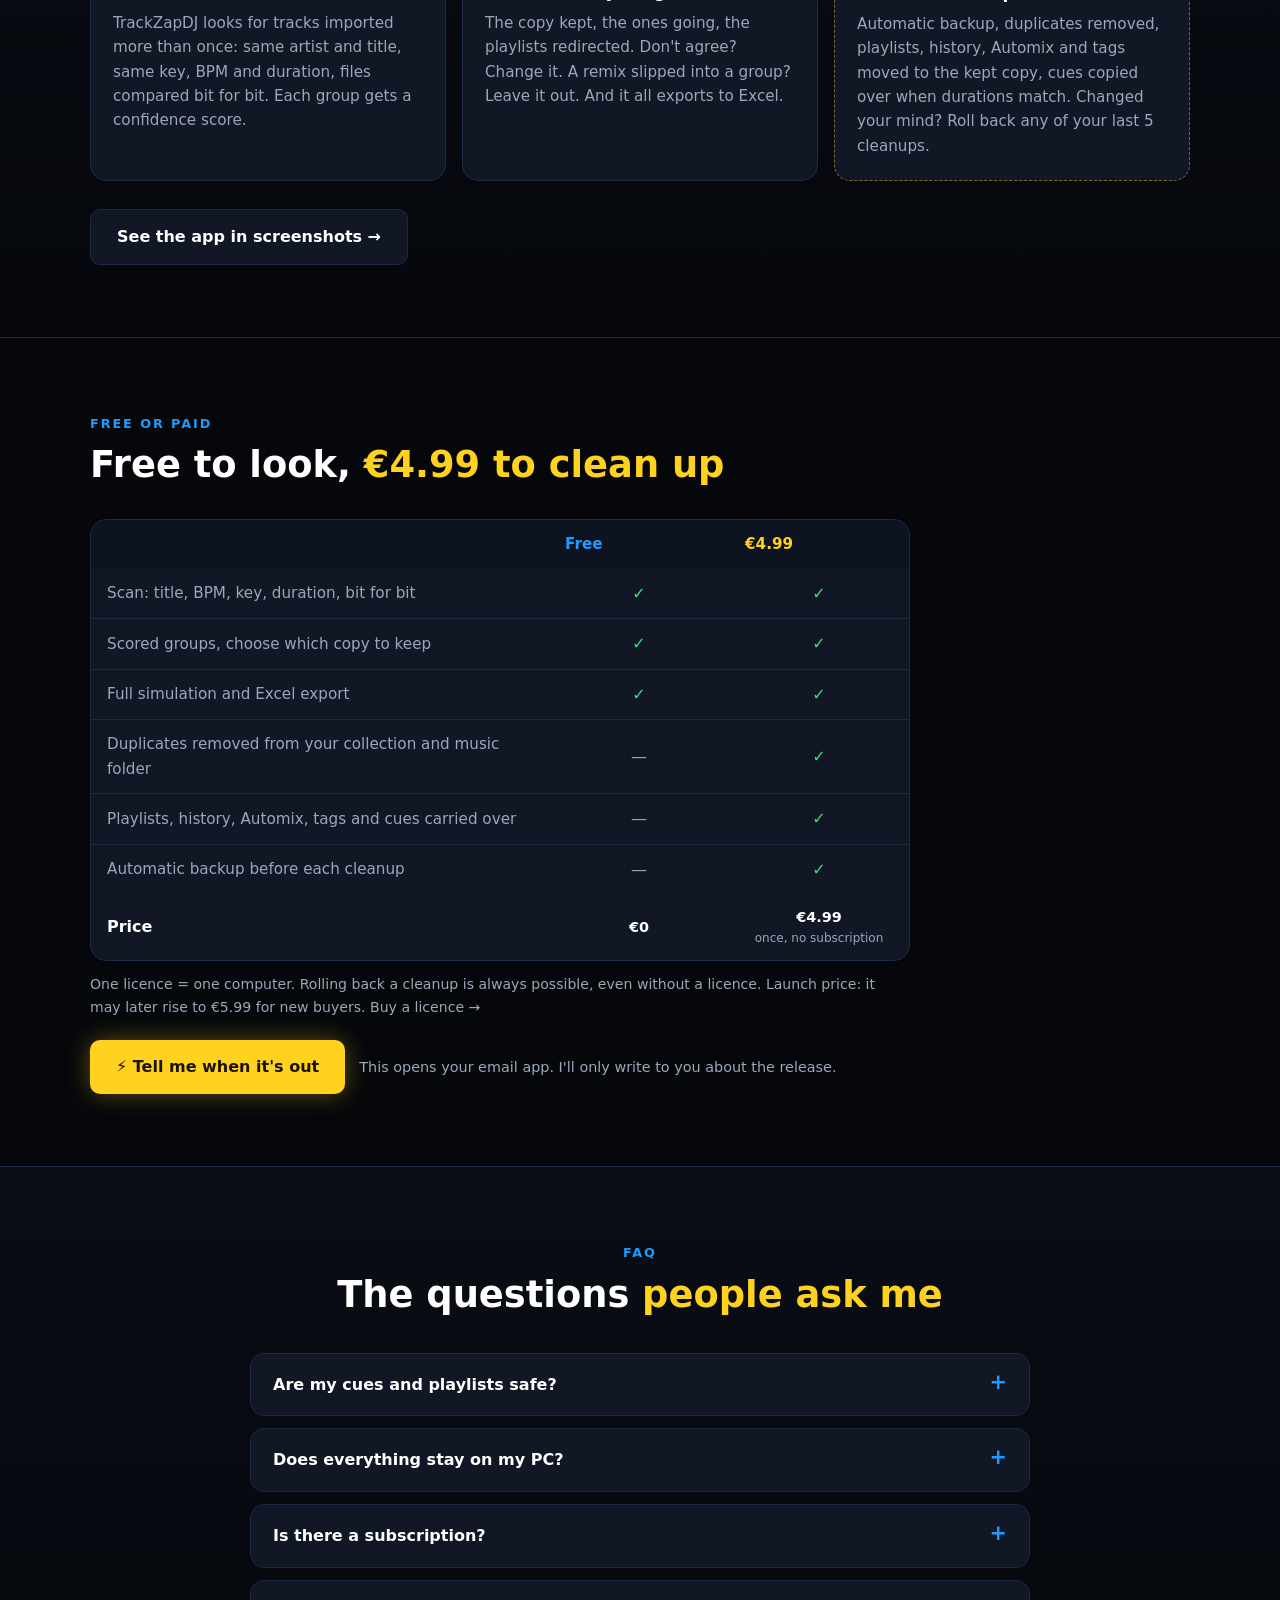
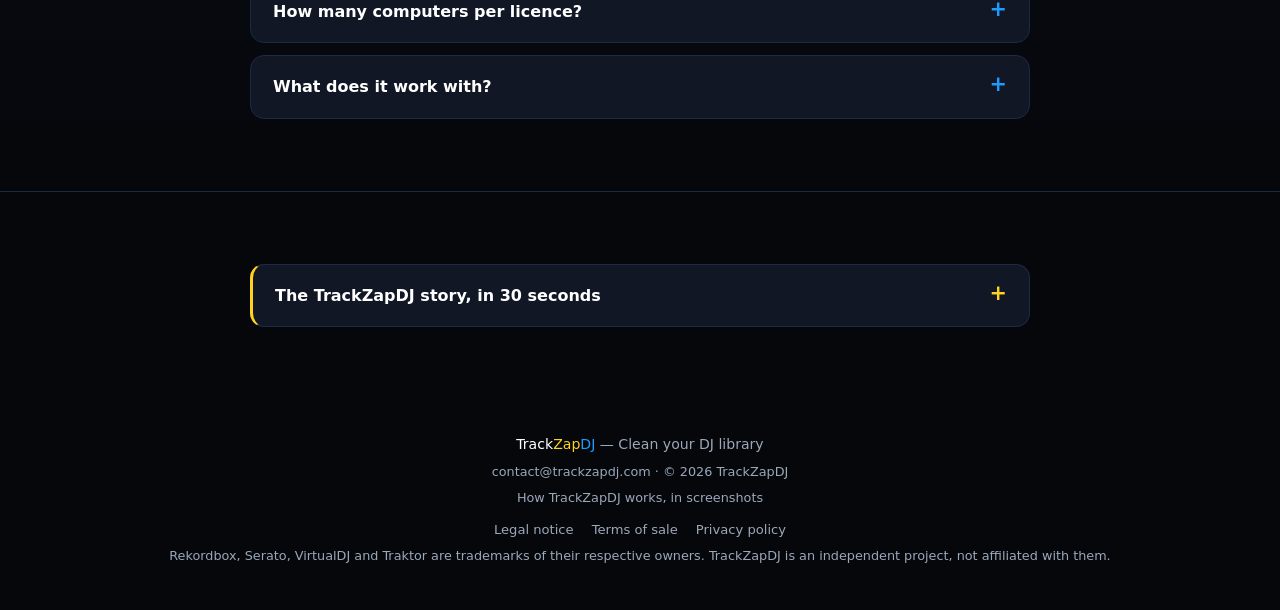
==== commit 205e89a9: "Boutique et licences : page d'achat, clé après paiement, service de licences - Pages /fr/acheter/ et" ====
--- a/en/index.html
+++ b/en/index.html
@@ -4,7 +4,7 @@
 <meta charset="utf-8">
 <meta name="viewport" content="width=device-width, initial-scale=1">
 <title>TrackZapDJ — One copy of every track, optimised storage</title>
-<meta name="description" content="TrackZapDJ finds tracks imported more than once in your Rekordbox collection and helps you keep just one copy, without risking your remixes or edits. Playlists, history and tags are kept. Free scan, cleanup for €3.99 as a one-time purchase. PC, Rekordbox 6.x and 7.x, 100% local.">
+<meta name="description" content="TrackZapDJ finds tracks imported more than once in your Rekordbox collection and helps you keep just one copy, without risking your remixes or edits. Playlists, history and tags are kept. Free scan, cleanup for €4.99 as a one-time purchase. PC, Rekordbox 6.x and 7.x, 100% local.">
 <meta name="theme-color" content="#05070b">
 <meta property="og:title" content="TrackZapDJ — One copy of every track">
 <meta property="og:description" content="Optimised storage, remixes, playlists and history intact: TrackZapDJ finds tracks imported more than once and keeps your playlists, history and tags. Free scan, 100% local.">
@@ -66,7 +66,7 @@
           ⚡ Tell me when it's out
         </a>
         <a class="btn btn-primary" data-launched data-download hidden>⚡ Scan my library — free</a>
-        <a class="btn btn-ghost" href="#versions">Clean up — €3.99 · soon</a>
+        <a class="btn btn-ghost" href="/en/buy/">Clean up — €4.99</a>
       </div>
       <p class="microcopy">The scan doesn't touch a thing · One-time purchase, no subscription</p>
       <p class="byline">Made by Hervé, an amateur DJ (just a “little” messy), to clean up his own collection. <a href="#histoire">His story</a></p>
@@ -118,7 +118,7 @@
           <p>The copy kept, the ones going, the playlists redirected. Don't agree? Change it. A remix slipped into a group? Leave it out. And it all exports to Excel.</p>
         </li>
         <li class="step paid" id="securite">
-          <span class="pill paid">€3.99 · soon</span>
+          <span class="pill paid">€4.99</span>
           <h3>Time to clean up</h3>
           <p>Automatic backup, duplicates removed, playlists, history, Automix and tags moved to the kept copy, cues copied over when durations match. Changed your mind? Roll back any of your last 5 cleanups.</p>
         </li>
@@ -131,12 +131,12 @@
   <section id="versions">
     <div class="wrap">
       <span class="kicker">Free or paid</span>
-      <h2>Free to look, <span class="y">€3.99 to clean up</span></h2>
+      <h2>Free to look, <span class="y">€4.99 to clean up</span></h2>
       <div class="compare-wrap">
         <table class="compare">
           <caption class="sr-only">What the free version and the paid version include</caption>
           <thead>
-            <tr><th scope="col"><span class="sr-only">Feature</span></th><th scope="col" class="free">Free</th><th scope="col" class="paid">€3.99</th></tr>
+            <tr><th scope="col"><span class="sr-only">Feature</span></th><th scope="col" class="free">Free</th><th scope="col" class="paid">€4.99</th></tr>
           </thead>
           <tbody>
             <tr><th scope="row">Scan: title, BPM, key, duration, bit for bit</th><td class="yes">✓<span class="sr-only"> included</span></td><td class="yes">✓<span class="sr-only"> included</span></td></tr>
@@ -144,13 +144,13 @@
             <tr><th scope="row">Full simulation and Excel export</th><td class="yes">✓<span class="sr-only"> included</span></td><td class="yes">✓<span class="sr-only"> included</span></td></tr>
             <tr><th scope="row">Duplicates removed from your collection and music folder</th><td class="no">—<span class="sr-only"> not included</span></td><td class="yes">✓<span class="sr-only"> included</span></td></tr>
             <tr><th scope="row">Playlists, history, Automix, tags and cues carried over</th><td class="no">—<span class="sr-only"> not included</span></td><td class="yes">✓<span class="sr-only"> included</span></td></tr>
-            <tr><th scope="row">Automatic backup and roll back</th><td class="no">—<span class="sr-only"> not included</span></td><td class="yes">✓<span class="sr-only"> included</span></td></tr>
+            <tr><th scope="row">Automatic backup before each cleanup</th><td class="no">—<span class="sr-only"> not included</span></td><td class="yes">✓<span class="sr-only"> included</span></td></tr>
           </tbody>
           <tfoot>
-            <tr><th scope="row">Price</th><td>€0</td><td>€3.99<small>once, no subscription</small></td></tr>
+            <tr><th scope="row">Price</th><td>€0</td><td>€4.99<small>once, no subscription</small></td></tr>
           </tfoot>
         </table>
-        <p class="compare-note">The paid version comes after the free one. Its price may later rise to €5.99 for new buyers.</p>
+        <p class="compare-note">One licence = one computer. Rolling back a cleanup is always possible, even without a licence. Launch price: it may later rise to €5.99 for new buyers. <a href="/en/buy/">Buy a licence →</a></p>
         <div class="compare-cta" id="lancement">
           <a class="btn btn-yellow" data-prelaunch href="mailto:contact@trackzapdj.com?subject=Let%20me%20know%20when%20TrackZapDJ%20is%20out&amp;body=Hi%2C%0A%0APlease%20let%20me%20know%20when%20the%20free%20version%20of%20TrackZapDJ%20is%20released.%0A%0ADJ%20software%20I%20use%3A%20">
             ⚡ Tell me when it's out
@@ -174,11 +174,15 @@
         </details>
         <details>
           <summary>Does everything stay on my PC?</summary>
-          <p>Yes, nothing is sent over the Internet. Removed files aren't erased: they go to your backup folder, and are only deleted once they drop out of your last 5 cleanups. TrackZapDJ asks you first.</p>
+          <p>Yes, your collection never leaves your PC. The one exception, for the paid version: activating the licence contacts the TrackZapDJ server once, with the key, an anonymous fingerprint of the PC and the version number. Removed files aren't erased: they go to your backup folder, and are only deleted once they drop out of your last 5 cleanups. TrackZapDJ asks you first.</p>
         </details>
         <details>
           <summary>Is there a subscription?</summary>
-          <p>No. The scan is free, and the cleanup costs €3.99, once and for all.</p>
+          <p>No. The scan is free, and the cleanup costs €4.99, once and for all.</p>
+        </details>
+        <details>
+          <summary>How many computers per licence?</summary>
+          <p>One. Changing PCs? Release the licence from the old one (Fichier → Licence…), then activate it on the new one. For two PCs at the same time, you need two licences.</p>
         </details>
         <details id="compatibilite">
           <summary>What does it work with?</summary>
--- a/assets/style.css
+++ b/assets/style.css
@@ -481,3 +481,21 @@
   *, *::before, *::after { transition: none !important; animation: none !important; }
   .btn:hover, .card:hover { transform: none; }
 }
+
+/* Boutique : page d'achat et page de remerciement */
+.callout.test-mode { border-color: rgba(255,210,31,.5); background: rgba(255,210,31,.08); }
+.callout code, .doc-part code, .sub code { font-family: Consolas, "Courier New", monospace; color: var(--yellow); }
+.buy-steps { margin: 10px 0 12px 22px; display: grid; gap: 8px; color: var(--muted); }
+.buy-steps strong { color: var(--text); }
+.buy-cta { margin: 28px 0; display: grid; gap: 14px; justify-items: start; }
+.buy-cta .small { color: var(--muted); font-size: .88rem; max-width: 760px; }
+.buy-cta .small a { color: var(--text); text-decoration: underline; text-underline-offset: 3px; }
+.licence-key {
+  display: flex; flex-wrap: wrap; align-items: center; gap: 14px; margin: 18px 0 8px;
+  padding: 18px 22px; border-radius: 14px; border: 1px solid rgba(255,210,31,.5); background: var(--card);
+}
+.licence-key code {
+  font-family: Consolas, "Courier New", monospace; font-size: clamp(1.1rem, 4vw, 1.6rem);
+  font-weight: 700; letter-spacing: .06em; color: var(--yellow); word-break: break-all;
+}
+.doc .small { color: var(--muted); font-size: .88rem; }
